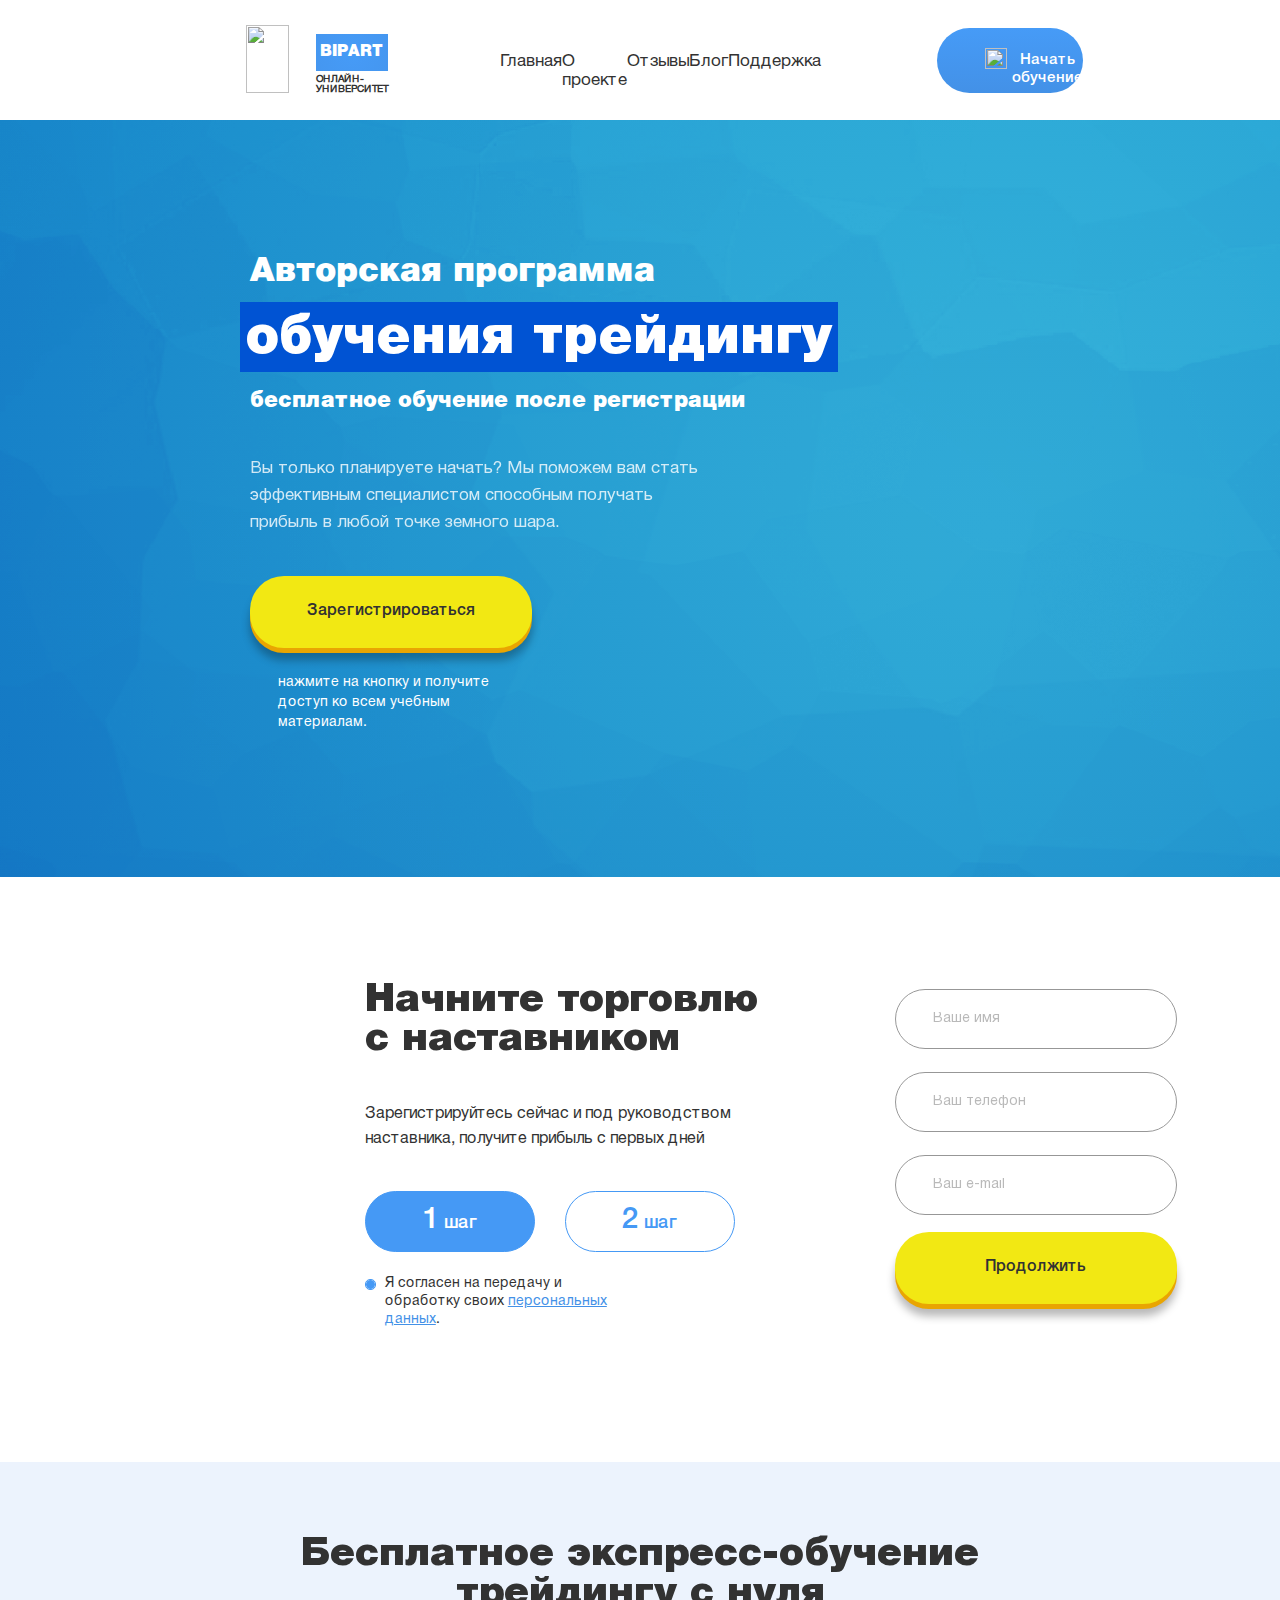
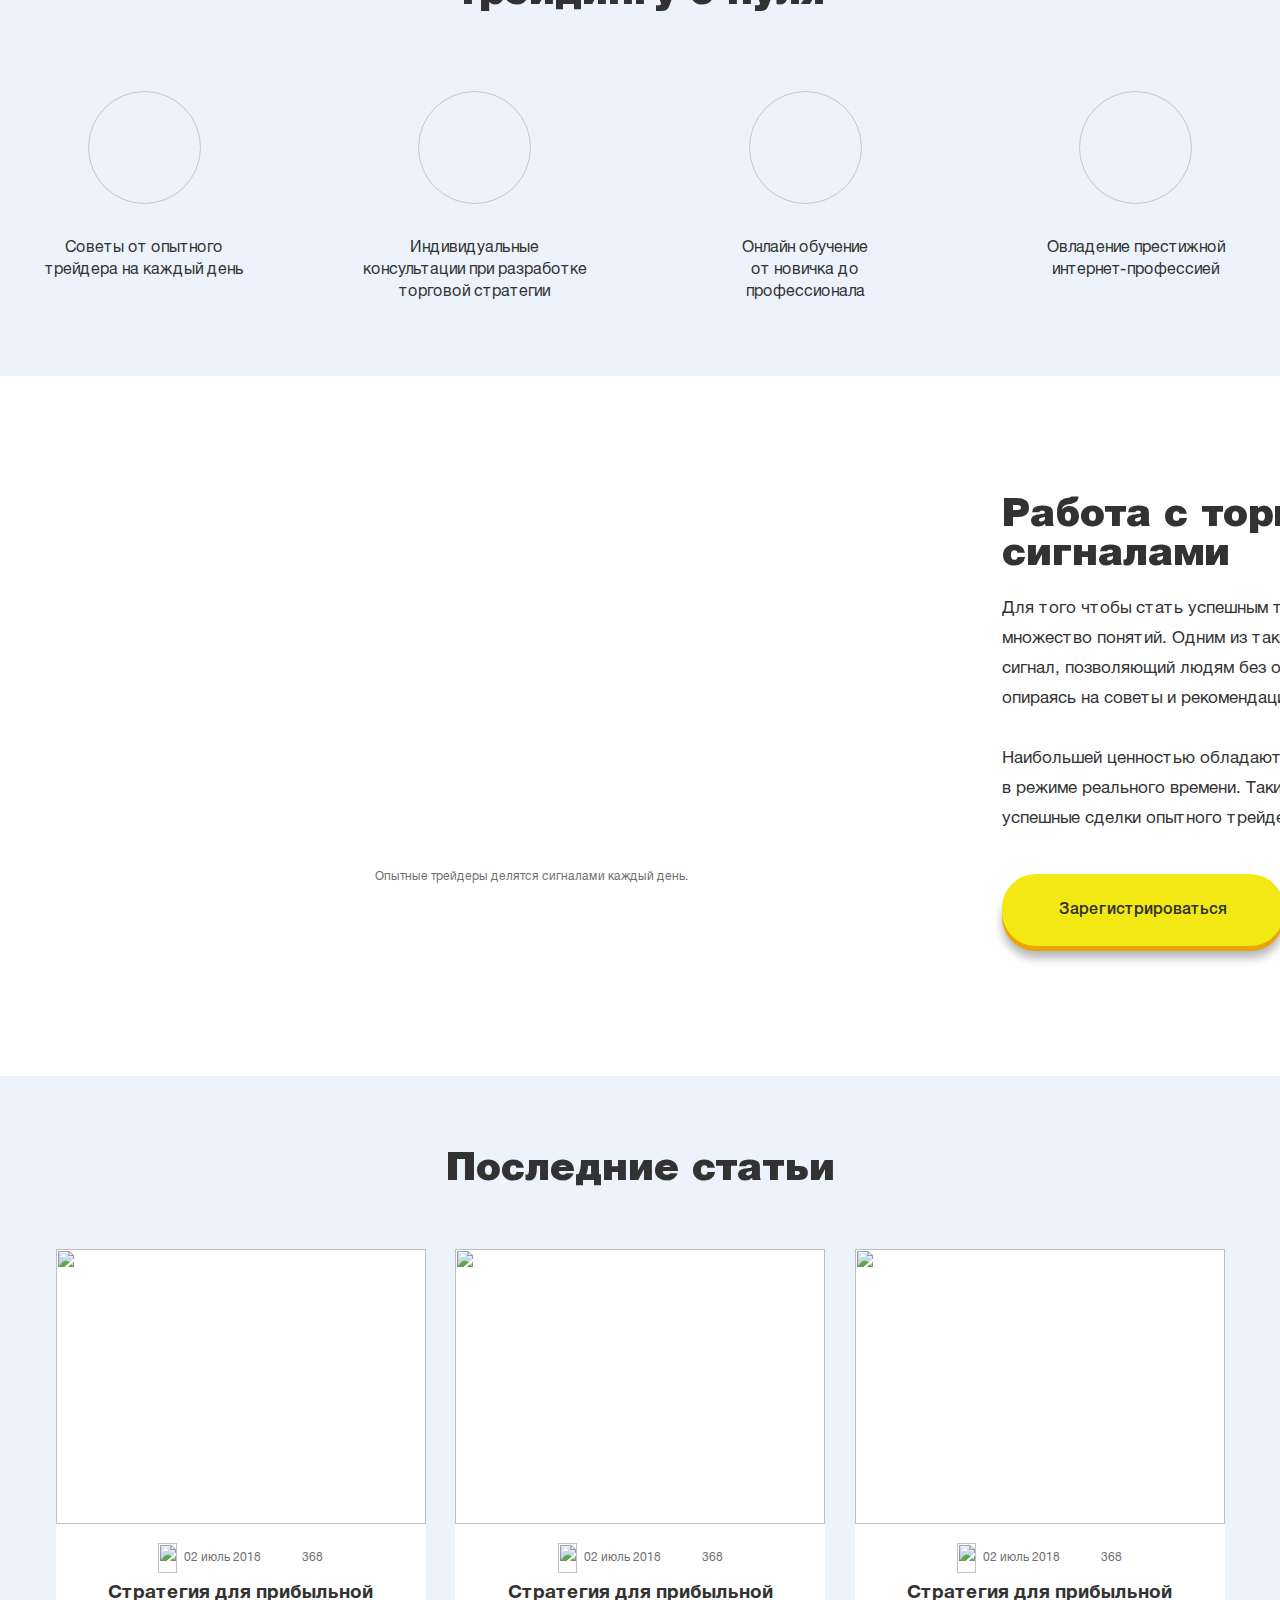
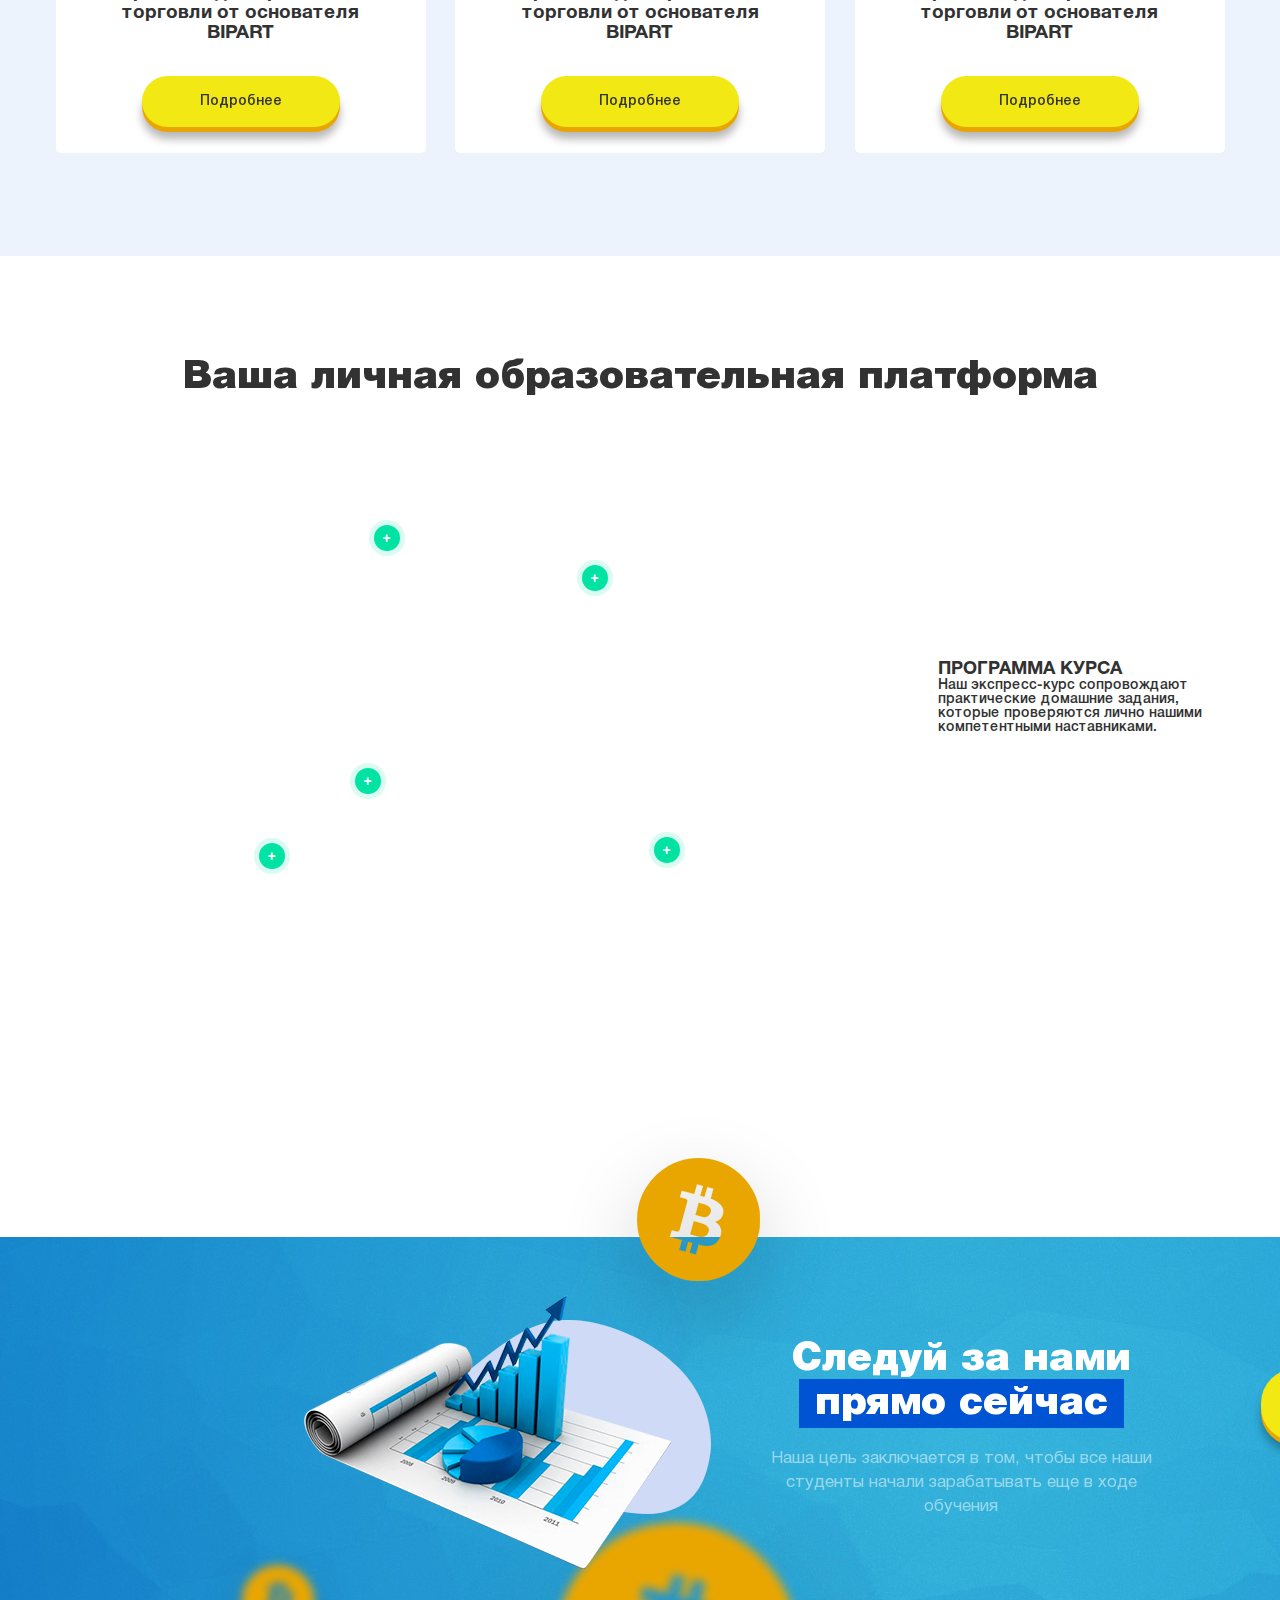
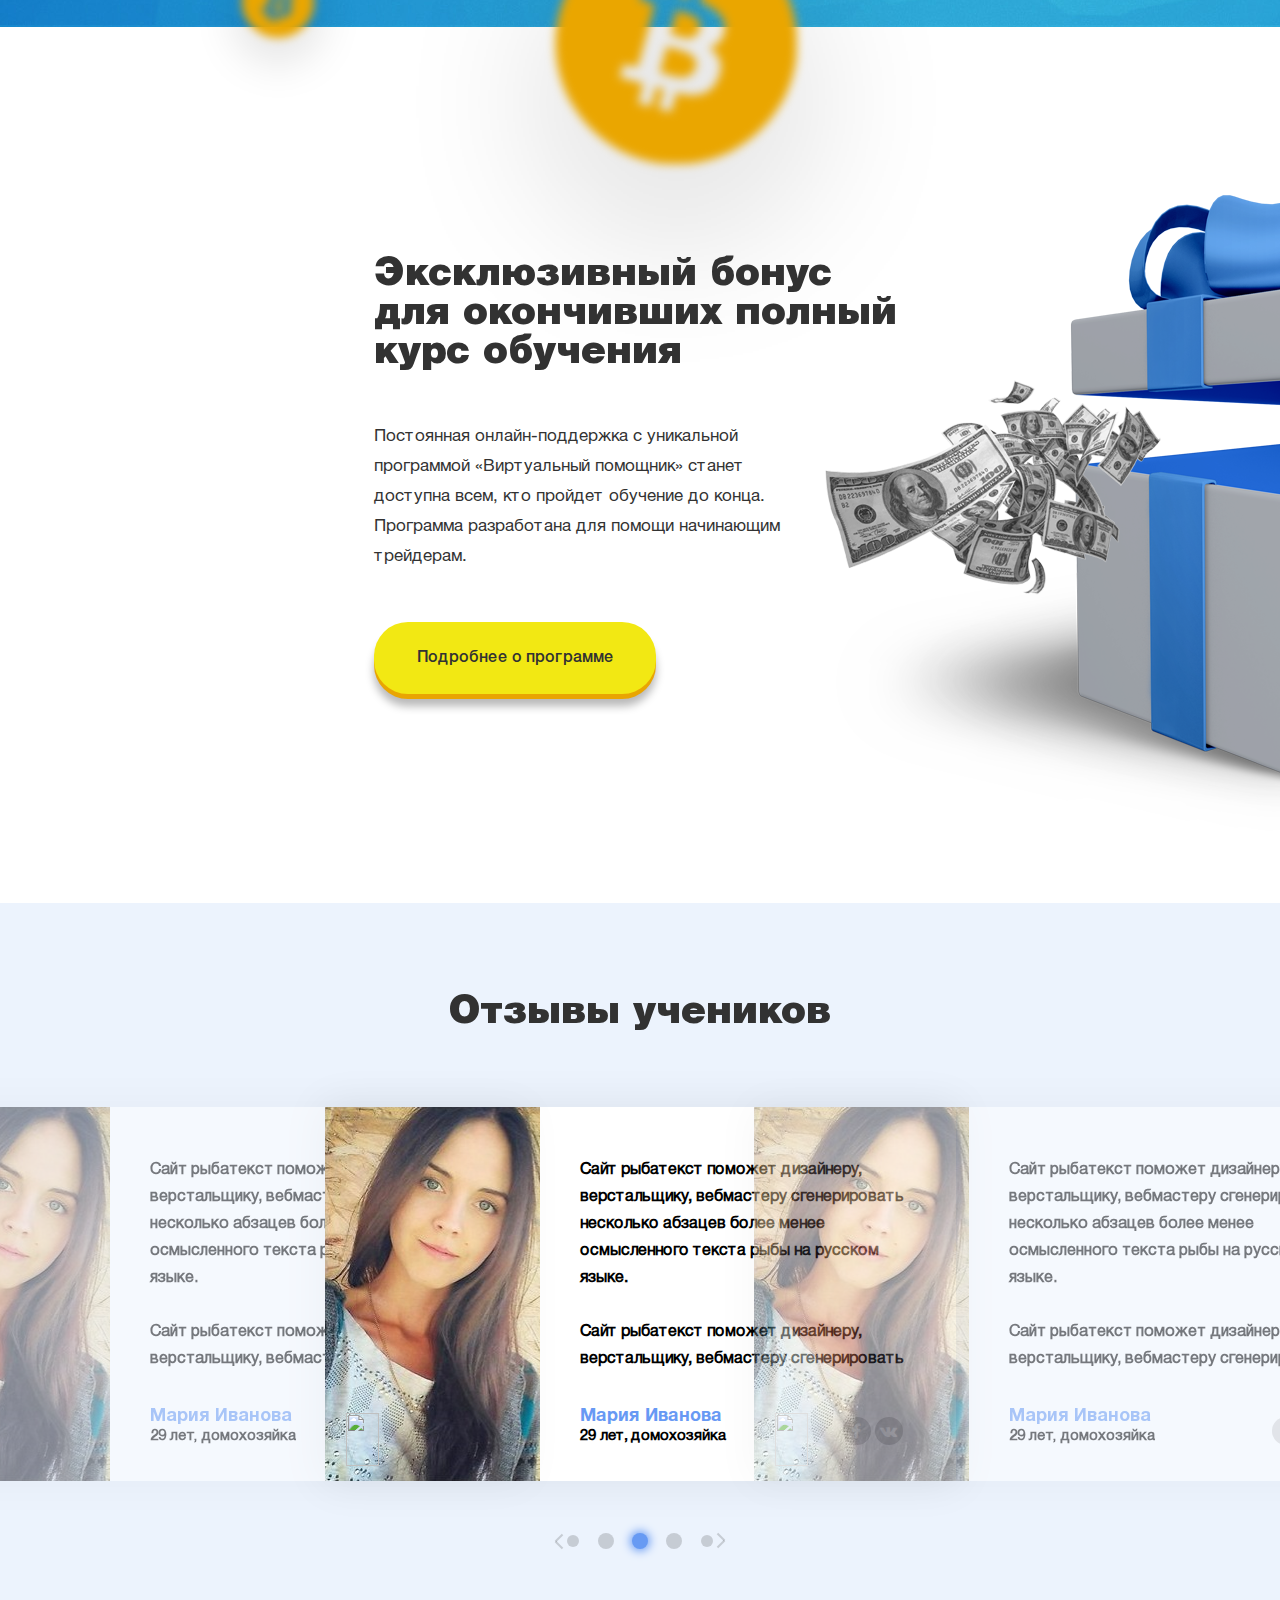
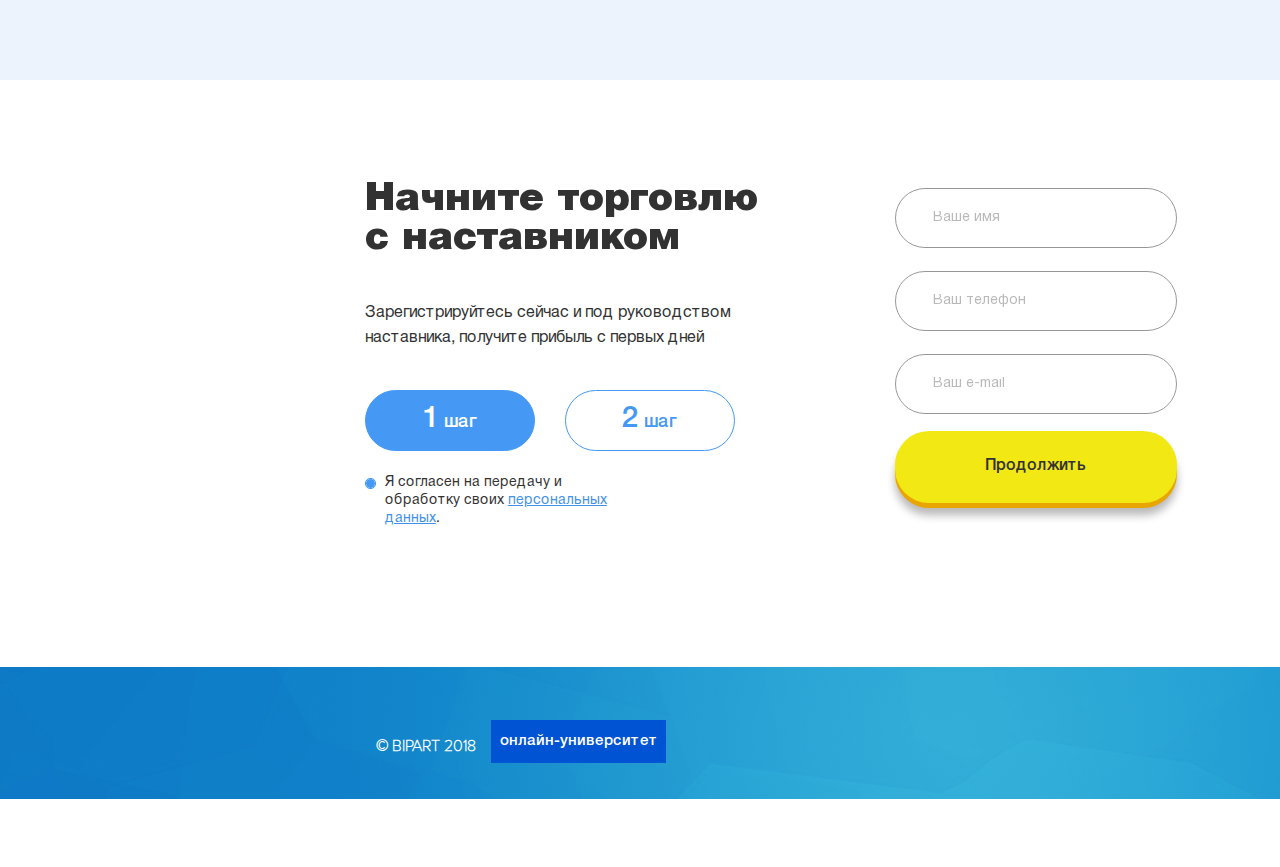
==== bipart/index.html @ 7f6c0b70 "Add files via upload" ====
<!DOCTYPE html>
<html lang="ru">

<head>
    <meta charset="UTF-8">
    <meta name="viewport" content="width=device-width, initial-scale=1.0">
    <meta http-equiv="X-UA-Compatible" content="ie=edge">
    <!--<link rel="stylesheet" href="https://stackpath.bootstrapcdn.com/bootstrap/4.1.3/css/bootstrap.min.css" integrity="sha384-MCw98/SFnGE8fJT3GXwEOngsV7Zt27NXFoaoApmYm81iuXoPkFOJwJ8ERdknLPMO"
        crossorigin="anonymous">-->
    <link rel="stylesheet" href="style.css">
    <link rel="stylesheet" href="font-awesome/css/font-awesome.min.css">
    <title>Главная</title>
</head>

<body>
    <header>
        <div class="logo">
            <img src="images/logo.png" alt="">
            <div class="name">
                <h1>bipart</h1>
                <h3>онлайн-университет</h3>
            </div>
        </div>
        <nav>
            <ul>
                <li><a href="#">Главная</a></li>
                <li><a href="#">О проекте</a></li>
                <li><a href="#">Отзывы</a></li>
                <li><a href="#">Блог</a></li>
                <li><a href="#">Поддержка</a></li>
            </ul>
        </nav>
        <a href="#" class="start_edu">
            <img src="images/arrow_right.png" alt="">
            <h3>Начать обучение</h3>
        </a>
    </header>
    <div class="main">
        <section class="start">
            <div class="content">
                <article>
                    <h3>Авторская программа</h3>
                    <h2>обучения трейдингу</h2>
                    <h4>бесплатное обучение после регистрации</h4>
                    <p class="quick_start">Вы только планируете начать? Мы поможем вам стать эффективным специалистом
                        способным получать<br>
                        прибыль в
                        любой точке земного шара.</p>
                    <a class="registration" href="#">
                        <h4>Зарегистрироваться</h4>
                    </a>
                    <div class="access">
                        <img src="images/unlock.png" alt="">
                        <p>нажмите на кнопку и получите
                            доступ ко всем учебным материалам.</p>
                    </div>
                </article>
                <div class="preview">
                    <img src="images/img-crypto-exchange-platform.png" alt="" class="forward">
                    <img src="images/blot.png" alt="" class="back">
                </div>
            </div>
        </section>
        <section class="quick_reg-top">
            <div class="steps">
                <h2>Начните торговлю
                    с наставником</h2>
                <p>Зарегистрируйтесь сейчас и под руководством наставника, получите прибыль с первых дней</p>
                <div class="current step"><span>1</span> шаг</div>
                <div class="margin"></div>
                <div class="step"><span>2</span> шаг</div>
                <div class="process_data">
                    <div class="radiobutton">
                        <div class="check"></div>
                    </div>
                    <p>Я согласен на передачу и обработку
                        своих <a href="#">персональных данных</a>.</p>
                </div>
            </div>
            <form action=""><input type="text" name="" id="" placeholder="Ваше имя">
                <input type="text" name="" id="" placeholder="Ваш телефон">
                <input type="email" name="" id="" placeholder="Ваш e-mail">
                <input type="submit" value="Продолжить"></form>
        </section>
        <section class="free_express">
            <h2>Бесплатное экспресс-обучение
                трейдингу с нуля</h2>
            <ul>
                <li>
                    <div class="item">
                        <div class="align"><img src="images/004-customer-service.png" alt=""></div>
                    </div>
                    <p>Советы от опытного <br>
                        трейдера на каждый день</p>
                </li>
                <li>
                    <div class="item">
                        <div class="align"><img src="images/003-meeting.png" alt=""></div>
                    </div>
                    <p>Индивидуальные <br>
                        консультации при разработке <br>
                        торговой стратегии</p>
                </li>
                <li>
                    <div class="item">
                        <div class="align"><img src="images/002-graph.png" alt=""></div>
                    </div>
                    <p>Онлайн обучение<br>
                        от новичка до профессионала</p>
                </li>
                <li>
                    <div class="item">
                        <div class="align"><img src="images/001-case.png" alt=""></div>
                    </div>
                    <p>Овладение престижной <br>
                        интернет-профессией</p>
                </li>
            </ul>
        </section>
        <section class="signals">
            <div class="work">
                <div class="share_results"><img src="images/results.png" alt="">
                    <p>Опытные трейдеры делятся сигналами каждый день.</p>
                </div>
                <div class="get_access">
                    <h2>Работа с торговыми
                        сигналами</h2>
                    <p>Для того чтобы стать успешным трейдером необходимо освоить множество понятий. Одним из таких
                        понятий
                        является торговый сигнал, позволяющий людям без опыта успешно вести торговлю опираясь на советы
                        и
                        рекомендации опытных трейдеров.
                        <br><br>
                        Наибольшей ценностью обладают торговые сигналы, полученные в режиме реального времени. Такими
                        сигналами являются успешные сделки опытного трейдера.</p>
                    <a class="registration" href="#">
                        <h4>Зарегистрироваться</h4>
                    </a>
                    <a class="access_link" href="#">Получить доступ к сигналам</a>
                </div>
            </div>
        </section>
        <section class="last_articles">
            <h2>Последние статьи</h2>
            <div class="articles">
                <div class="articles_item">
                    <img class="article_preview" src="images/first.jpg" alt="">
                    <div class="article_info">
                        <img class="clock" src="images/clock.png" alt="">
                        <span>02 июль 2018</span>
                        <img class="eye" src="images/eye.png" alt="">
                        <span>368</span>
                    </div>
                    <h3>Стратегия для прибыльной
                        торговли от основателя BIPART</h3>
                    <a class="detail" href="#">
                        <h5>Подробнее</h5>
                    </a>
                </div>
                <div class="articles_item">
                    <img class="article_preview" src="images/second.jpg" alt="">
                    <div class="article_info">
                        <img class="clock" src="images/clock.png" alt="">
                        <span>02 июль 2018</span>
                        <img class="eye" src="images/eye.png" alt="">
                        <span>368</span>
                    </div>
                    <h3>Стратегия для прибыльной
                        торговли от основателя BIPART</h3>
                    <a class="detail" href="#">
                        <h5>Подробнее</h5>
                    </a>
                </div>
                <div class="articles_item">
                    <img class="article_preview" src="images/third.jpg" alt="">
                    <div class="article_info">
                        <img class="clock" src="images/clock.png" alt="">
                        <span>02 июль 2018</span>
                        <img class="eye" src="images/eye.png" alt="">
                        <span>368</span>
                    </div>
                    <h3>Стратегия для прибыльной
                        торговли от основателя BIPART</h3>
                    <a class="detail" href="#">
                        <h5>Подробнее</h5>
                    </a>
                </div>
            </div>
        </section>
        <section class="course">
            <h2>Ваша личная образовательная платформа</h2>
            <div class="course_container">
                <div class="screen">
                    <div class="buttons">
                        <button class="plus homework">+</button>
                        <button class="plus chat">+</button>
                        <button class="plus program">+</button>
                        <button class="plus sertificate">+</button>
                        <button class="plus express">+</button>
                    </div>
                </div>
                <div class="description">
                    <h4>Программа курса</h4>
                    <p>
                        Наш экспресс-курс сопровождают практические домашние задания, которые проверяются лично нашими
                        компетентными наставниками.</p>
                </div>
            </div>
        </section>
        <section class="follow_us">
            <img src="images/bitOK.png" alt="" class="coin1">
            <img src="images/bitOK.png" alt="" class="coin2">
            <img src="images/bitOK.png" alt="" class="coin3">
            <div class="main_field">
                <div class="plan">
                    <img src="images/slidepic1.png" alt="" class="range">
                    <img src="images/blot (2).png" alt="" class="blot"></div>
                <div class="right_now">
                    <h2>Следуй за нами</h2>
                    <h2 class="blue_back">прямо сейчас</h2>
                    <p>Наша цель заключается в том, чтобы все наши студенты начали зарабатывать еще в ходе обучения</p>
                </div>
                <div class="sign_up">
                    <a class="registration" href="#">
                        <h4>Зарегистрироваться</h4>
                    </a>
                    <a class="sign_in">Войти в личный кабинет</a>
                </div>
            </div>
        </section>
        <section class="bonus">
            <div class="bonus_text">
                <h2>Эксклюзивный бонус
                    для окончивших полный
                    курс обучения</h2>
                <p>Постоянная онлайн-поддержка с уникальной программой «Виртуальный помощник» станет доступна всем, кто
                    пройдет обучение до конца. Программа разработана для помощи начинающим трейдерам.</p>
                <button>Подробнее о программе</button>
            </div>
            <img src="images/bonus.png" alt="">
        </section>
        <section class="review">
            <h2>Отзывы учеников</h2>
            <div class="slider">
                <div class="left_item block">
                    <div class="photo"><img src="images/logo.png" alt=""></div>
                    <article>
                        <p>Сайт рыбатекст поможет дизайнеру, верстальщику, вебмастеру сгенерировать несколько абзацев
                            более менее осмысленного текста рыбы на русском языке.<br>
                            <br>
                            Сайт рыбатекст поможет дизайнеру, верстальщику, вебмастеру сгенерировать</p>
                        <div class="row">
                            <div>
                                <h6 class="name">Мария Иванова</h6>
                                <h6 class="info">29 лет, домохозяйка</h6>
                            </div>
                            <a href="https://www.facebook.com" class="soc first"><i class="fa fa-facebook" aria-hidden="true"></i></a>
                            <a href="https://vk.com/feed" class="soc elem"><i class="fa fa-vk" aria-hidden="true"></i></a>
                        </div>
                    </article>
                </div>
                <div class="center_item block">
                    <div class="photo"><img src="images/logo.png" alt=""></div>
                    <article>
                        <p>Сайт рыбатекст поможет дизайнеру, верстальщику, вебмастеру сгенерировать несколько абзацев
                            более менее осмысленного текста рыбы на русском языке.<br>
                            <br>
                            Сайт рыбатекст поможет дизайнеру, верстальщику, вебмастеру сгенерировать</p>
                        <div class="row">
                            <div>
                                <h6 class="name">Мария Иванова</h6>
                                <h6 class="info">29 лет, домохозяйка</h6>
                            </div>
                            <a href="https://www.facebook.com" class="soc first"><i class="fa fa-facebook" aria-hidden="true"></i></a>
                            <a href="https://vk.com/feed" class="soc elem"><i class="fa fa-vk" aria-hidden="true"></i></a>
                        </div>
                    </article>
                </div>
                <div class="right_item block">
                    <div class="photo"><img src="images/logo.png" alt=""></div>
                    <article>
                        <p>Сайт рыбатекст поможет дизайнеру, верстальщику, вебмастеру сгенерировать несколько абзацев
                            более менее осмысленного текста рыбы на русском языке.<br>
                            <br>
                            Сайт рыбатекст поможет дизайнеру, верстальщику, вебмастеру сгенерировать</p>
                        <div class="row">
                            <div>
                                <h6 class="name">Мария Иванова</h6>
                                <h6 class="info">29 лет, домохозяйка</h6>
                            </div>
                            <a href="https://www.facebook.com" class="soc first"><i class="fa fa-facebook" aria-hidden="true"></i></a>
                            <a href="https://vk.com/feed" class="soc elem"><i class="fa fa-vk" aria-hidden="true"></i></a>
                        </div>
                    </article>
                </div>
            </div>
            <div class="pick">
                <div class="arrow left">
                    <div class="top"></div>
                    <div class="bottom"></div>
                </div>
                <button type="button" class="round_small"></button>
                <button type="button" class="round_medium round_medium-first"></button>
                <button type="button" class="round_medium active"></button>
                <button type="button" class="round_medium round_medium-last"></button>
                <button type="button" class="round_small"></button>
                <div class="arrow right">
                    <div class="top"></div>
                    <div class="bottom"></div>
                </div>
            </div>
        </section>
        <section class="quick_reg-bottom">
            <div class="steps">
                <h2>Начните торговлю
                    с наставником</h2>
                <p>Зарегистрируйтесь сейчас и под руководством наставника, получите прибыль с первых дней</p>
                <div class="current step"><span>1</span> шаг</div>
                <div class="margin"></div>
                <div class="step"><span>2</span> шаг</div>
                <div class="process_data">
                    <div class="radiobutton">
                        <div class="check"></div>
                    </div>
                    <p>Я согласен на передачу и обработку
                        своих <a href="#">персональных данных</a>.</p>
                </div>
            </div>
            <form action=""><input type="text" name="" id="" placeholder="Ваше имя">
                <input type="text" name="" id="" placeholder="Ваш телефон">
                <input type="email" name="" id="" placeholder="Ваш e-mail">
                <input type="submit" value="Продолжить"></form>
        </section>
    </div>
    <footer>
        <h5 class="copy">&copy BIPART 2018</h5>
        <h5 class="explanation">онлайн-университет</h5>
        <ul>
            <li><a href="#">Главная</a></li>
            <li><a href="#">О проекте</a></li>
            <li><a href="#">Отзывы</a></li>
            <li><a href="#">Блог</a></li>
            <li><a href="#">Поддержка</a></li>
        </ul>
        <h6 class="dev">Сайт разработал: <span>Давыдов А.Н.</span></h6>
    </footer>
</body>

</html>
---- bipart/style.css ----
@font-face {
  font-family: "HelveticaNeueCyrBlack";
  src: url("fonts/HelveticaNeueCyr/HelveticaNeueCyr-Black.eot");
  src: url("fonts/HelveticaNeueCyr/HelveticaNeueCyr-Black.eot") format("embedded-opentype"), url("fonts/HelveticaNeueCyr/HelveticaNeueCyr-Black.woff") format("woff"), url("fonts/HelveticaNeueCyr/HelveticaNeueCyr-Black.ttf") format("truetype");
  font-style: normal;
  font-weight: normal;
}
@font-face {
  font-family: "HelveticaNeueCyrRoman";
  src: url("fonts/HelveticaNeueCyr/HelveticaNeueCyr-Roman.eot");
  src: url("fonts/HelveticaNeueCyr//HelveticaNeueCyr-Roman.eot") format("embedded-opentype"), url("fonts/HelveticaNeueCyr/HelveticaNeueCyr-Roman.woff") format("woff"), url("fonts/HelveticaNeueCyr/HelveticaNeueCyr-Roman.ttf") format("truetype");
  font-style: normal;
  font-weight: normal;
}
@font-face {
  font-family: "HelveticaNeueCyrMedium";
  src: url("fonts/HelveticaNeueCyr/HelveticaNeueCyr-Medium.eot");
  src: url("fonts/HelveticaNeueCyr/HelveticaNeueCyr-Medium.eot") format("embedded-opentype"), url("fonts/HelveticaNeueCyr/HelveticaNeueCyr-Medium.woff") format("woff"), url("fonts/HelveticaNeueCyr/HelveticaNeueCyr-Medium.ttf") format("truetype");
  font-style: normal;
  font-weight: normal;
}
@font-face {
  font-family: "HelveticaNeueCyrBold";
  src: url("fonts/HelveticaNeueCyr/HelveticaNeueCyr-Bold.eot");
  src: url("fonts/HelveticaNeueCyr/HelveticaNeueCyr-Bold.eot") format("embedded-opentype"), url("fonts/HelveticaNeueCyr/HelveticaNeueCyr-Bold.woff") format("woff"), url("fonts/HelveticaNeueCyr/HelveticaNeueCyr-Bold.ttf") format("truetype");
  font-style: normal;
  font-weight: normal;
}
@font-face {
  font-family: "ProximaNova";
  src: url("fonts/ProximaNova/ProximaNovaT-Thin.eot");
  src: url("fonts/ProximaNova/ProximaNovaT-Thin.eot") format("embedded-opentype"), url("fonts/ProximaNova/ProximaNovaT-Thin.woff") format("woff"), url("fonts/ProximaNova/ProximaNovaT-Thin.ttf") format("truetype");
  font-style: normal;
  font-weight: normal;
}
* {
  margin: 0;
  padding: 0;
  box-sizing: border-box;
  text-decoration: none;
  list-style: none;
  outline: none;
}
body {
  width: 100%;
  overflow-x: hidden;
}
header,
footer,
section {
  display: block;
}
header {
  display: flex;
  padding-bottom: 25px;
  box-sizing: content-box;
  width: 61.5%;
  margin: 0 auto;
}
header .logo {
  display: flex;
  margin-top: 25px;
}
header .logo img {
  width: 43px;
  height: 68px;
}
header .logo .name {
  margin-top: 9px;
  margin-left: 27px;
  text-transform: uppercase;
}
header .logo .name h1 {
  background: radial-gradient(circle 90px at 50%, #469bf7 0%, #4391e7 100%);
  width: 118px;
  height: 37px;
  display: table-cell;
  vertical-align: middle;
  font-family: "HelveticaNeueCyrBlack";
  color: #ffffff;
  font-size: 16px;
  /* Приближение из-за подстановки шрифтов */
  font-weight: 900;
  line-height: 19px;
  /* Приближение из-за подстановки шрифтов */
  text-align: center;
}
header .logo .name h3 {
  margin-top: 4px;
  font-family: "HelveticaNeueCyrRoman";
  color: #323232;
  font-size: 10px;
  text-align: left;
}
header nav {
  width: 507px;
  margin-top: 52px;
  margin-left: 112px;
  margin-right: 116px;
}
header nav ul {
  display: flex;
  justify-content: space-between;
}
header nav ul li a {
  font-family: "HelveticaNeueCyrRoman";
  color: #323232;
  font-size: 17px;
  /* Приближение из-за подстановки шрифтов */
  line-height: 18px;
  /* Приближение из-за подстановки шрифтов */
}
header nav ul li a:hover {
  color: #4599f5;
  transition: 1s;
}
header .start_edu {
  margin-top: 28px;
  display: flex;
  background: linear-gradient(0deg, #4391e7 0%, #469bf7 100%);
  width: 243px;
  height: 65px;
  border-radius: 35px;
  padding-left: 48px;
  padding-top: 20px;
  padding-bottom: 20px;
}
header .start_edu img {
  width: 22px;
  height: 21px;
  margin-right: 5px;
}
header .start_edu h3 {
  font-family: "HelveticaNeueCyrMedium";
  color: #ffffff;
  font-size: 15px;
  /* Приближение из-за подстановки шрифтов */
  font-weight: 500;
  line-height: 18px;
  padding-top: 3px;
  /* Приближение из-за подстановки шрифтов */
  text-align: center;
}
.main {
  width: 100%;
}
.main .start {
  width: 100%;
  background-image: url(images/sinii-fon.png);
  padding-top: 107px;
  padding-bottom: 144px;
}
.main .start .content {
  width: 61%;
  margin: 0 auto;
  display: flex;
}
.main .start .content article {
  margin-top: 15px;
}
.main .start .content article h3 {
  font-family: HelveticaNeueCyrBlack;
  color: #ffffff;
  font-size: 34px;
  line-height: 60px;
  font-weight: 900;
  text-align: left;
}
.main .start .content article h2 {
  font-family: HelveticaNeueCyrBlack;
  color: #ffffff;
  font-size: 54px;
  font-weight: 900;
  line-height: 72px;
  text-align: center;
  background-color: #0053d3;
  width: 598px;
  height: 70px;
  margin-left: -10px;
}
.main .start .content article h4 {
  font-family: HelveticaNeueCyrBlack;
  color: #ffffff;
  font-size: 22px;
  font-weight: 900;
  line-height: 58px;
  text-align: left;
}
.main .start .content article .quick_start {
  font-family: HelveticaNeueCyrRoman;
  color: #ffffff;
  font-size: 17px;
  line-height: 27px;
  text-align: left;
  width: 453px;
  opacity: 0.8;
  margin-bottom: 40px;
  margin-top: 25px;
}
.main .start .content article .registration {
  display: table-cell;
  border-radius: 34px;
  background-color: #f2e813;
  box-shadow: 0px 5px 0px 0px #e9a502, 0px 12px 8.73px 0.27px rgba(0, 0, 0, 0.28);
  width: 282px;
  height: 72px;
  vertical-align: middle;
  transition: all 1s ease;
}
.main .start .content article .registration h4 {
  font-family: HelveticaNeueCyrMedium;
  color: #323232;
  font-size: 16px;
  /* Приближение из-за подстановки шрифтов */
  font-weight: 500;
  line-height: 29.26px;
  /* Приближение из-за подстановки шрифтов */
  text-align: center;
}
.main .start .content article .registration:hover {
  box-shadow: none;
}
.main .start .content article .access {
  display: flex;
}
.main .start .content article .access img {
  margin-top: 29px;
  margin-right: 15px;
  width: 13px;
  height: 16px;
}
.main .start .content article .access p {
  margin-top: 25px;
  display: inline-block;
  font-family: HelveticaNeueCyrRoman;
  color: #ffffff;
  font-size: 14px;
  /* Приближение из-за подстановки шрифтов */
  line-height: 20px;
  /* Приближение из-за подстановки шрифтов */
  text-align: left;
  width: 256px;
  opacity: 1;
}
.main .start .content .preview {
  position: relative;
  margin-left: 74px;
}
.main .start .content .preview .forward {
  position: absolute;
  left: -79px;
  top: 34px;
}
.main .quick_reg-top {
  display: flex;
  margin: 112px auto 94px auto;
  width: 43%;
}
.main .quick_reg-top .steps {
  margin-right: 134px;
  margin-top: -8px;
}
.main .quick_reg-top .steps h2 {
  font-family: HelveticaNeueCyrBlack;
  color: #323232;
  font-size: 39.96px;
  /* Приближение из-за подстановки шрифтов */
  font-weight: 900;
  /* Приближение из-за подстановки шрифтов */
  text-align: left;
  transform: scaleY(1.0009);
  width: 396px;
  margin-bottom: 43px;
}
.main .quick_reg-top .steps p {
  font-family: HelveticaNeueCyrRoman;
  color: #323232;
  font-size: 16px;
  /* Приближение из-за подстановки шрифтов */
  line-height: 25px;
  /* Приближение из-за подстановки шрифтов */
  text-align: left;
  width: 379px;
  margin-bottom: 39px;
}
.main .quick_reg-top .steps .step {
  display: table-cell;
  border-width: 1px;
  border-color: #4599f5;
  border-style: solid;
  width: 170px;
  height: 61px;
  font-family: HelveticaNeueCyrMedium;
  color: #4599f5;
  font-size: 18px;
  /* Приближение из-за подстановки шрифтов */
  font-weight: 500;
  line-height: 25px;
  /* Приближение из-за подстановки шрифтов */
  text-align: left;
  text-align: center;
  vertical-align: middle;
  border-radius: 35px;
  margin-right: 30px;
}
.main .quick_reg-top .steps .step span {
  font-family: HelveticaNeueCyrMedium;
  color: #4599f5;
  font-size: 30px;
  /* Приближение из-за подстановки шрифтов */
  font-weight: 500;
  line-height: 25px;
  /* Приближение из-за подстановки шрифтов */
  text-align: left;
}
.main .quick_reg-top .steps .margin {
  display: table-cell;
  width: 30px;
  height: 61px;
}
.main .quick_reg-top .steps .current {
  background-color: #4599f5;
  color: #ffffff;
}
.main .quick_reg-top .steps .current span {
  color: #ffffff;
}
.main .quick_reg-top .steps .process_data {
  display: flex;
}
.main .quick_reg-top .steps .process_data .radiobutton {
  border-radius: 5px;
  border-width: 1px;
  border-color: #4599f5;
  border-style: solid;
  width: 11px;
  height: 11px;
  margin-top: 27px;
}
.main .quick_reg-top .steps .process_data .radiobutton .check {
  border-radius: 50%;
  background-color: #4599f5;
  width: 9px;
  height: 9px;
}
.main .quick_reg-top .steps .process_data p {
  font-family: HelveticaNeueCyrRoman;
  color: #323232;
  font-size: 14px;
  /* Приближение из-за подстановки шрифтов */
  line-height: 18px;
  /* Приближение из-за подстановки шрифтов */
  text-align: left;
  width: 241px;
  margin-top: 23px;
  margin-left: 9px;
}
.main .quick_reg-top .steps .process_data p a {
  text-decoration: underline;
  color: #4391e7;
}
.main .quick_reg-top form {
  width: 282px;
}
.main .quick_reg-top form input[type="text"],
.main .quick_reg-top form input[type="email"] {
  font-family: HelveticaNeueCyrRoman;
  font-size: 14px;
  padding-left: 37px;
  border-width: 1px;
  border-color: #323232;
  border-style: solid;
  opacity: 0.5;
  width: 282px;
  height: 60px;
  border-radius: 35px;
}
.main .quick_reg-top form input[type="text"] {
  margin-bottom: 23px;
}
.main .quick_reg-top form input[type="email"] {
  margin-bottom: 17px;
}
.main .quick_reg-top form input[type="submit"] {
  border-radius: 34px;
  background-color: #f2e813;
  box-shadow: 0px 5px 0px 0px #e9a502, 0px 12px 8.73px 0.27px rgba(0, 0, 0, 0.28);
  width: 282px;
  height: 72px;
  border: none;
  font-family: HelveticaNeueCyrMedium;
  color: #323232;
  font-size: 16px;
  /* Приближение из-за подстановки шрифтов */
  font-weight: 500;
  line-height: 29.26px;
  /* Приближение из-за подстановки шрифтов */
  text-align: center;
  transition: all 1s ease;
}
.main .quick_reg-top form input[type="submit"]:hover {
  box-shadow: none;
}
.main .free_express {
  background-color: #ecf3fd;
  padding-top: 73px;
  padding-bottom: 73px;
}
.main .free_express h2 {
  font-family: HelveticaNeueCyrBlack;
  color: #323232;
  font-size: 39.96px;
  /* Приближение из-за подстановки шрифтов */
  font-weight: 900;
  /* Приближение из-за подстановки шрифтов */
  text-align: center;
  transform: scaleY(1.0009);
  /* свойства ширины и высоты были исключены, поскольку было выполнено трансформирование */
  width: 688px;
  margin: 0 auto;
}
.main .free_express ul {
  width: 1222px;
  margin: 0 auto;
  display: flex;
  justify-content: space-between;
  margin-top: 78px;
}
.main .free_express ul li .item {
  border-radius: 50%;
  border-width: 1px;
  border-color: #c2c8d0;
  border-style: solid;
  width: 113px;
  height: 113px;
  margin: 0 auto;
}
.main .free_express ul li .item .align {
  width: 113px;
  height: 113px;
  display: table-cell;
  vertical-align: middle;
  text-align: center;
}
.main .free_express ul li p {
  font-family: HelveticaNeueCyrRoman;
  color: #323232;
  font-size: 16px;
  /* Приближение из-за подстановки шрифтов */
  line-height: 22px;
  /* Приближение из-за подстановки шрифтов */
  text-align: center;
  width: 230px;
  margin-top: 33px;
}
.main .signals .work {
  padding-bottom: 130px;
  padding-top: 120px;
}
.main .signals .work .share_results {
  position: relative;
}
.main .signals .work .share_results img {
  display: block;
  position: absolute;
  z-index: -1;
  left: -55px;
  top: -75px;
}
.main .signals .work .share_results p {
  display: inline-block;
  position: absolute;
  font-family: HelveticaNeueCyrRoman;
  color: #6f6f6f;
  font-size: 12px;
  text-align: left;
  left: 375px;
  top: 375px;
}
.main .signals .work .get_access {
  width: 541px;
  margin-left: 1002px;
}
.main .signals .work .get_access h2 {
  font-family: HelveticaNeueCyrBlack;
  color: #323232;
  font-size: 39.96px;
  font-weight: 900;
  text-align: left;
  transform: scaleY(1.0009);
  width: 436px;
}
.main .signals .work .get_access p {
  font-family: HelveticaNeueCyrRoman;
  color: #323232;
  font-size: 17px;
  line-height: 30px;
  text-align: left;
  width: 541px;
  margin-bottom: 40px;
  margin-top: 20px;
}
.main .signals .work .registration {
  display: inline-block;
  border-radius: 34px;
  background-color: #f2e813;
  box-shadow: 0px 5px 0px 0px #e9a502, 0px 12px 8.73px 0.27px rgba(0, 0, 0, 0.28);
  width: 282px;
  height: 72px;
  transition: all 1s ease;
}
.main .signals .work .registration h4 {
  font-family: HelveticaNeueCyrMedium;
  color: #323232;
  font-size: 16px;
  font-weight: 500;
  line-height: 72px;
  text-align: center;
}
.main .signals .work .registration:hover {
  box-shadow: none;
}
.main .signals .work .access_link {
  font-family: HelveticaNeueCyrRoman;
  color: #323232;
  font-size: 14px;
  line-height: 29.26px;
  text-align: left;
  border-bottom: 1px solid rgba(88, 89, 91, 0.22);
  margin-left: 50px;
}
.main .last_articles {
  background-color: #ecf3fd;
  padding-bottom: 103px;
  padding-top: 74px;
}
.main .last_articles h2 {
  font-family: HelveticaNeueCyrBlack;
  color: #323232;
  font-size: 39.96px;
  /* Приближение из-за подстановки шрифтов */
  font-weight: 900;
  /* Приближение из-за подстановки шрифтов */
  text-align: center;
  transform: scaleY(1.0009);
  /* свойства ширины и высоты были исключены, поскольку было выполнено трансформирование */
}
.main .last_articles .articles {
  display: flex;
  width: 1169px;
  justify-content: space-between;
  margin: 60px auto 0 auto;
}
.main .last_articles .articles .articles_item {
  background-color: #ffffff;
  padding-bottom: 44px;
  width: 370px;
  height: 504px;
  border-radius: 5px;
}
.main .last_articles .articles .articles_item .article_preview {
  width: 370px;
  height: 275px;
}
.main .last_articles .articles .articles_item .article_info {
  margin-top: 15px;
  margin-bottom: 10px;
  display: flex;
  justify-content: center;
}
.main .last_articles .articles .articles_item .article_info .clock {
  width: 19px;
  height: 30px;
}
.main .last_articles .articles .articles_item .article_info .eye {
  width: 20px;
  height: 13px;
  margin-top: 9px;
  margin-left: 14px;
}
.main .last_articles .articles .articles_item .article_info span {
  font-family: HelveticaNeueCyrRoman;
  color: #6f6f6f;
  font-size: 12px;
  text-align: left;
  display: block;
  margin-top: 9px;
  margin-left: 7px;
}
.main .last_articles .articles .articles_item h3 {
  width: 305px;
  margin: 0 auto;
  margin-bottom: 33px;
  font-family: HelveticaNeueCyrBold;
  color: #323232;
  font-size: 19px;
  /* Приближение из-за подстановки шрифтов */
  font-weight: 700;
  text-align: center;
}
.main .last_articles .articles .articles_item a {
  display: block;
  margin: 0 auto;
  border-radius: 35px;
  background-color: #f2e813;
  box-shadow: 0px 5px 0px 0px #e9a502, 0px 12px 8.73px 0.27px rgba(0, 0, 0, 0.28);
  width: 198px;
  height: 51px;
  text-align: center;
  transition: 1s ease all;
}
.main .last_articles .articles .articles_item a h5 {
  display: table-cell;
  vertical-align: middle;
  text-align: center;
  font-family: HelveticaNeueCyrMedium;
  color: #323232;
  font-size: 13.87px;
  /* Приближение из-за подстановки шрифтов */
  font-weight: 500;
  /* Приближение из-за подстановки шрифтов */
  transform: scaleY(1.0088);
  /* свойства ширины и высоты были исключены, поскольку было выполнено трансформирование */
  width: 198px;
  height: 51px;
}
.main .last_articles .articles .articles_item a:hover {
  box-shadow: none;
}
.main .course {
  padding-top: 102px;
  padding-bottom: 189px;
}
.main .course h2 {
  font-family: HelveticaNeueCyrBlack;
  color: #323232;
  font-size: 39.96px;
  /* Приближение из-за подстановки шрифтов */
  font-weight: 900;
  text-align: center;
  transform: scaleY(1.0009);
  /* свойства ширины и высоты были исключены, поскольку было выполнено трансформирование */
  margin-bottom: 74px;
}
.main .course .course_container {
  display: flex;
  justify-content: center;
}
.main .course .course_container .screen {
  background-image: url(images/screen.png);
  background-size: cover;
  width: 867px;
  height: 577px;
}
.main .course .course_container .screen .plus {
  position: relative;
  border-radius: 50%;
  background-color: #00e3a3;
  box-shadow: 0 0 0 5px #dafbf1;
  width: 26px;
  height: 26px;
  text-align: center;
  color: #ffffff;
  font-size: 14px;
  /* Приближение из-за подстановки шрифтов */
  font-weight: 700;
  border: none;
  transition: all 3s cubic-bezier(0.43, 1.57, 0.59, -0.85);
}
.main .course .course_container .screen .plus:hover {
  cursor: pointer;
  box-shadow: none;
  transform: scale(1.2, 1.2);
}
.main .course .course_container .screen .express {
  left: 247px;
  top: 54px;
}
.main .course .course_container .screen .homework {
  top: 297px;
  left: 348px;
}
.main .course .course_container .screen .chat {
  top: 372px;
  left: 222px;
}
.main .course .course_container .screen .program {
  top: 94px;
  left: 515px;
}
.main .course .course_container .screen .sertificate {
  top: 366px;
  left: 557px;
}
.main .course .course_container .description {
  padding-top: 64px;
  padding-left: 91px;
  background-image: url(images/window.png);
  background-size: cover;
  width: 427px;
  height: 255px;
  margin-top: 126px;
  margin-left: -27px;
}
.main .course .course_container .description h4 {
  font-family: HelveticaNeueCyrBold;
  color: #323232;
  font-size: 18px;
  /* Приближение из-за подстановки шрифтов */
  font-weight: 700;
  text-align: left;
  text-transform: uppercase;
}
.main .course .course_container .description p {
  width: 265px;
  font-family: HelveticaNeueCyrMedium;
  color: #323232;
  font-size: 14px;
  /* Приближение из-за подстановки шрифтов */
  text-align: left;
}
.main .follow_us {
  background-image: url(images/sinii-fon-bot.jpg);
  padding-top: 58px;
  padding-bottom: 54px;
  padding-left: 304px;
  position: relative;
}
.main .follow_us .coin1 {
  width: 265px;
  height: 265px;
  position: absolute;
  top: -120px;
  left: 566px;
}
.main .follow_us .coin2 {
  width: 156px;
  height: 156px;
  filter: blur(5px);
  position: absolute;
  bottom: -70px;
  left: 200px;
}
.main .follow_us .coin3 {
  width: 520px;
  height: 520px;
  position: absolute;
  bottom: -335px;
  right: 344px;
  filter: blur(5px);
}
.main .follow_us .main_field {
  display: flex;
}
.main .follow_us .main_field .plan {
  position: relative;
}
.main .follow_us .main_field .plan .range {
  position: relative;
  z-index: 1;
}
.main .follow_us .main_field .plan .blot {
  position: absolute;
  top: 25px;
  left: 89px;
}
.main .follow_us .main_field .right_now {
  text-align: center;
  width: 420px;
  margin-left: 80px;
  margin-right: 90px;
  margin-top: 45px;
}
.main .follow_us .main_field .right_now h2 {
  font-family: HelveticaNeueCyrBlack;
  color: #ffffff;
  font-size: 39.96px;
  font-weight: 900;
  text-align: center;
  transform: scaleY(1.0009);
  display: inline-block;
}
.main .follow_us .main_field .right_now .blue_back {
  background-color: #0053d3;
  width: 325px;
  height: 49px;
  font-family: HelveticaNeueCyrBlack;
  color: #ffffff;
  font-size: 39.96px;
  font-weight: 900;
  line-height: 49px;
  text-align: center;
  transform: scaleY(1.0009);
  margin-bottom: 19px;
}
.main .follow_us .main_field .right_now p {
  font-family: HelveticaNeueCyrRoman;
  color: #ffffff;
  font-size: 17px;
  line-height: 24px;
  text-align: center;
  width: 420px;
  margin: 0 auto;
  opacity: 0.5;
}
.main .follow_us .main_field .sign_up {
  text-align: center;
}
.main .follow_us .main_field .sign_up .registration {
  display: block;
  border-radius: 34px;
  background-color: #f2e813;
  box-shadow: 0px 5px 0px 0px #e9a502, 0px 12px 8.73px 0.27px rgba(0, 0, 0, 0.28);
  width: 282px;
  height: 72px;
  transition: all 1s ease;
  margin-top: 74px;
  margin-bottom: 28px;
}
.main .follow_us .main_field .sign_up .registration h4 {
  font-family: HelveticaNeueCyrMedium;
  color: #323232;
  font-size: 16px;
  font-weight: 500;
  line-height: 72px;
  text-align: center;
}
.main .follow_us .main_field .sign_up .sign_in {
  font-family: HelveticaNeueCyrRoman;
  color: #ffffff;
  font-size: 15px;
  line-height: 29.26px;
  text-align: left;
  opacity: 0.7;
  border-bottom: 1px solid #fff;
}
.main .bonus {
  position: relative;
  padding-top: 228px;
  padding-bottom: 209px;
  padding-left: 374px;
}
.main .bonus .bonus_text h2 {
  width: 529px;
  font-family: HelveticaNeueCyrBlack;
  color: #323232;
  font-size: 39.96px;
  /* Приближение из-за подстановки шрифтов */
  font-weight: 900;
  text-align: left;
  transform: scaleY(1.0009);
  /* свойства ширины и высоты были исключены, поскольку было выполнено трансформирование */
}
.main .bonus .bonus_text p {
  font-family: HelveticaNeueCyrRoman;
  color: #323232;
  font-size: 17px;
  /* Приближение из-за подстановки шрифтов */
  line-height: 30px;
  /* Приближение из-за подстановки шрифтов */
  text-align: left;
  width: 415px;
  margin: 50px 0;
}
.main .bonus .bonus_text button {
  border-radius: 34px;
  background-color: #f2e813;
  box-shadow: 0px 5px 0px 0px #e9a502, 0px 12px 8.73px 0.27px rgba(0, 0, 0, 0.28);
  width: 282px;
  height: 72px;
  border: none;
  transition: all 1s ease;
  font-family: HelveticaNeueCyrMedium;
  color: #323232;
  font-size: 16px;
  /* Приближение из-за подстановки шрифтов */
  font-weight: 500;
}
.main .bonus .bonus_text button:hover {
  box-shadow: none;
  cursor: pointer;
}
.main .bonus img {
  position: absolute;
  top: 163px;
  left: 825px;
}
.main .review {
  background-color: #ecf3fd;
  padding-top: 90px;
  padding-bottom: 131px;
}
.main .review h2 {
  font-family: HelveticaNeueCyrBlack;
  color: #323232;
  font-size: 39.96px;
  transform: scaleY(1.0009);
  text-align: center;
  margin-bottom: 75px;
}
.main .review .slider {
  display: flex;
  position: relative;
}
.main .review .block {
  width: 631px;
  height: 374px;
  display: flex;
  background-color: #ffffff;
  box-shadow: 0px 0px 40.42px 2.58px rgba(0, 0, 0, 0.07);
}
.main .review .block .photo {
  width: 230px;
  height: 374px;
  background-image: url(images/Livello\ 27.jpg);
  position: relative;
}
.main .review .block .photo img {
  position: absolute;
  width: 33px;
  height: 53px;
  top: 306px;
  left: 21px;
}
.main .review .block article {
  width: 401px;
  margin-left: 40px;
  margin-top: 50px;
}
.main .review .block article p {
  width: 324px;
  font-family: HelveticaNeueCyrRoman;
  font-size: 16px;
  line-height: 27px;
  font-weight: 600;
}
.main .review .block article .row {
  display: flex;
  flex-wrap: wrap;
  margin-top: 35px;
}
.main .review .block article .row .name {
  font-family: HelveticaNeueCyrBold;
  color: #6799f4;
  font-size: 18px;
}
.main .review .block article .row .info {
  font-family: HelveticaNeueCyrRoman;
  font-size: 15px;
  font-weight: 600;
  line-height: 21px;
}
.main .review .block article .row .soc {
  width: 28px;
  height: 28px;
  border-radius: 50%;
  background-color: #d7d7d7;
  display: block;
  text-align: center;
  margin-top: 9px;
}
.main .review .block article .row .soc i {
  color: white;
  line-height: 28px;
}
.main .review .block article .row .first {
  margin-left: 117px;
}
.main .review .block article .row .elem {
  margin-left: 4px;
}
.main .review .left_item {
  position: absolute;
  left: -105px;
  opacity: 0.5;
}
.main .review .center_item {
  margin: 0 auto;
}
.main .review .right_item {
  position: absolute;
  right: -105px;
  opacity: 0.5;
}
.main .review .pick {
  display: flex;
  justify-content: center;
  align-items: center;
  margin-top: 52px;
}
.main .review .pick .arrow {
  position: relative;
}
.main .review .pick .arrow div {
  background-color: rgba(50, 50, 50, 0.2);
  height: 10px;
  width: 2px;
  transform: rotate(45deg);
}
.main .review .pick .arrow .bottom {
  transform: rotate(135deg);
  position: absolute;
  top: 7px;
}
.main .review .pick .arrow:hover {
  cursor: pointer;
}
.main .review .pick .left {
  margin-right: 7px;
  margin-top: -6.5px;
}
.main .review .pick .right {
  margin-bottom: -6.5px;
  margin-left: 7px;
  transform: rotate(180deg);
}
.main .review .pick .round_small {
  border-radius: 50%;
  background-color: rgba(50, 50, 50, 0.2);
  width: 12px;
  height: 12px;
  border: none;
}
.main .review .pick .round_medium {
  border-radius: 50%;
  background-color: rgba(50, 50, 50, 0.2);
  width: 16px;
  height: 16px;
  border: none;
}
.main .review .pick .round_medium-first {
  margin-left: 19px;
  margin-right: 18px;
  color: #0053d3;
}
.main .review .pick .round_medium-last {
  margin-left: 18px;
  margin-right: 19px;
}
.main .review .pick button:hover {
  cursor: pointer;
}
.main .review .pick .active {
  background-color: #679af3;
  box-shadow: 0 0 10px 2px #679af3;
}
.main .quick_reg-bottom {
  display: flex;
  margin: 108px auto 100px auto;
  width: 43%;
}
.main .quick_reg-bottom .steps {
  margin-right: 134px;
  margin-top: -8px;
}
.main .quick_reg-bottom .steps h2 {
  font-family: HelveticaNeueCyrBlack;
  color: #323232;
  font-size: 39.96px;
  /* Приближение из-за подстановки шрифтов */
  font-weight: 900;
  /* Приближение из-за подстановки шрифтов */
  text-align: left;
  transform: scaleY(1.0009);
  width: 396px;
  margin-bottom: 43px;
}
.main .quick_reg-bottom .steps p {
  font-family: HelveticaNeueCyrRoman;
  color: #323232;
  font-size: 16px;
  /* Приближение из-за подстановки шрифтов */
  line-height: 25px;
  /* Приближение из-за подстановки шрифтов */
  text-align: left;
  width: 379px;
  margin-bottom: 39px;
}
.main .quick_reg-bottom .steps .step {
  display: table-cell;
  border-width: 1px;
  border-color: #4599f5;
  border-style: solid;
  width: 170px;
  height: 61px;
  font-family: HelveticaNeueCyrMedium;
  color: #4599f5;
  font-size: 18px;
  /* Приближение из-за подстановки шрифтов */
  font-weight: 500;
  line-height: 25px;
  /* Приближение из-за подстановки шрифтов */
  text-align: left;
  text-align: center;
  vertical-align: middle;
  border-radius: 35px;
  margin-right: 30px;
}
.main .quick_reg-bottom .steps .step span {
  font-family: HelveticaNeueCyrMedium;
  color: #4599f5;
  font-size: 30px;
  /* Приближение из-за подстановки шрифтов */
  font-weight: 500;
  line-height: 25px;
  /* Приближение из-за подстановки шрифтов */
  text-align: left;
}
.main .quick_reg-bottom .steps .margin {
  display: table-cell;
  width: 30px;
  height: 61px;
}
.main .quick_reg-bottom .steps .current {
  background-color: #4599f5;
  color: #ffffff;
}
.main .quick_reg-bottom .steps .current span {
  color: #ffffff;
}
.main .quick_reg-bottom .steps .process_data {
  display: flex;
}
.main .quick_reg-bottom .steps .process_data .radiobutton {
  border-radius: 5px;
  border-width: 1px;
  border-color: #4599f5;
  border-style: solid;
  width: 11px;
  height: 11px;
  margin-top: 27px;
}
.main .quick_reg-bottom .steps .process_data .radiobutton .check {
  border-radius: 50%;
  background-color: #4599f5;
  width: 9px;
  height: 9px;
}
.main .quick_reg-bottom .steps .process_data p {
  font-family: HelveticaNeueCyrRoman;
  color: #323232;
  font-size: 14px;
  /* Приближение из-за подстановки шрифтов */
  line-height: 18px;
  /* Приближение из-за подстановки шрифтов */
  text-align: left;
  width: 241px;
  margin-top: 23px;
  margin-left: 9px;
}
.main .quick_reg-bottom .steps .process_data p a {
  text-decoration: underline;
  color: #4391e7;
}
.main .quick_reg-bottom form {
  width: 282px;
}
.main .quick_reg-bottom form input[type="text"],
.main .quick_reg-bottom form input[type="email"] {
  font-family: HelveticaNeueCyrRoman;
  font-size: 14px;
  padding-left: 37px;
  border-width: 1px;
  border-color: #323232;
  border-style: solid;
  opacity: 0.5;
  width: 282px;
  height: 60px;
  border-radius: 35px;
}
.main .quick_reg-bottom form input[type="text"] {
  margin-bottom: 23px;
}
.main .quick_reg-bottom form input[type="email"] {
  margin-bottom: 17px;
}
.main .quick_reg-bottom form input[type="submit"] {
  border-radius: 34px;
  background-color: #f2e813;
  box-shadow: 0px 5px 0px 0px #e9a502, 0px 12px 8.73px 0.27px rgba(0, 0, 0, 0.28);
  width: 282px;
  height: 72px;
  border: none;
  font-family: HelveticaNeueCyrMedium;
  color: #323232;
  font-size: 16px;
  /* Приближение из-за подстановки шрифтов */
  font-weight: 500;
  line-height: 29.26px;
  /* Приближение из-за подстановки шрифтов */
  text-align: center;
  transition: all 1s ease;
}
.main .quick_reg-bottom form input[type="submit"]:hover {
  box-shadow: none;
}
footer {
  background-image: url(images/bgfooter.png);
  height: 132px;
  display: flex;
  padding-left: 376px;
  flex-wrap: wrap;
}
footer .copy {
  font-family: ProximaNova;
  color: #ffffff;
  font-size: 16px;
  line-height: 29.26px;
  text-align: left;
  margin-right: 15px;
  margin-top: 65px;
}
footer .explanation {
  font-family: HelveticaNeueCyrMedium;
  color: #ffffff;
  font-size: 15px;
  line-height: 43px;
  font-weight: 500;
  text-align: center;
  background-color: #0053d3;
  width: 175px;
  height: 43px;
  margin-top: 53px;
}
footer ul {
  display: flex;
  justify-content: space-between;
  width: 507px;
  margin-left: 114px;
  margin-right: 100px;
  margin-top: 68px;
}
footer ul li a {
  text-decoration: none;
  font-family: HelveticaNeueCyrRoman;
  color: #ffffff;
  font-size: 17px;
}
footer h6 {
  width: 150px;
  font-family: HelveticaNeueCyrRoman;
  color: #ffffff;
  font-size: 16px;
  font-weight: 400;
  text-align: right;
  opacity: 0.5;
  margin-top: 60px;
}
footer h6 span {
  border-bottom: 1px solid #fff;
  line-height: 29.26px;
}
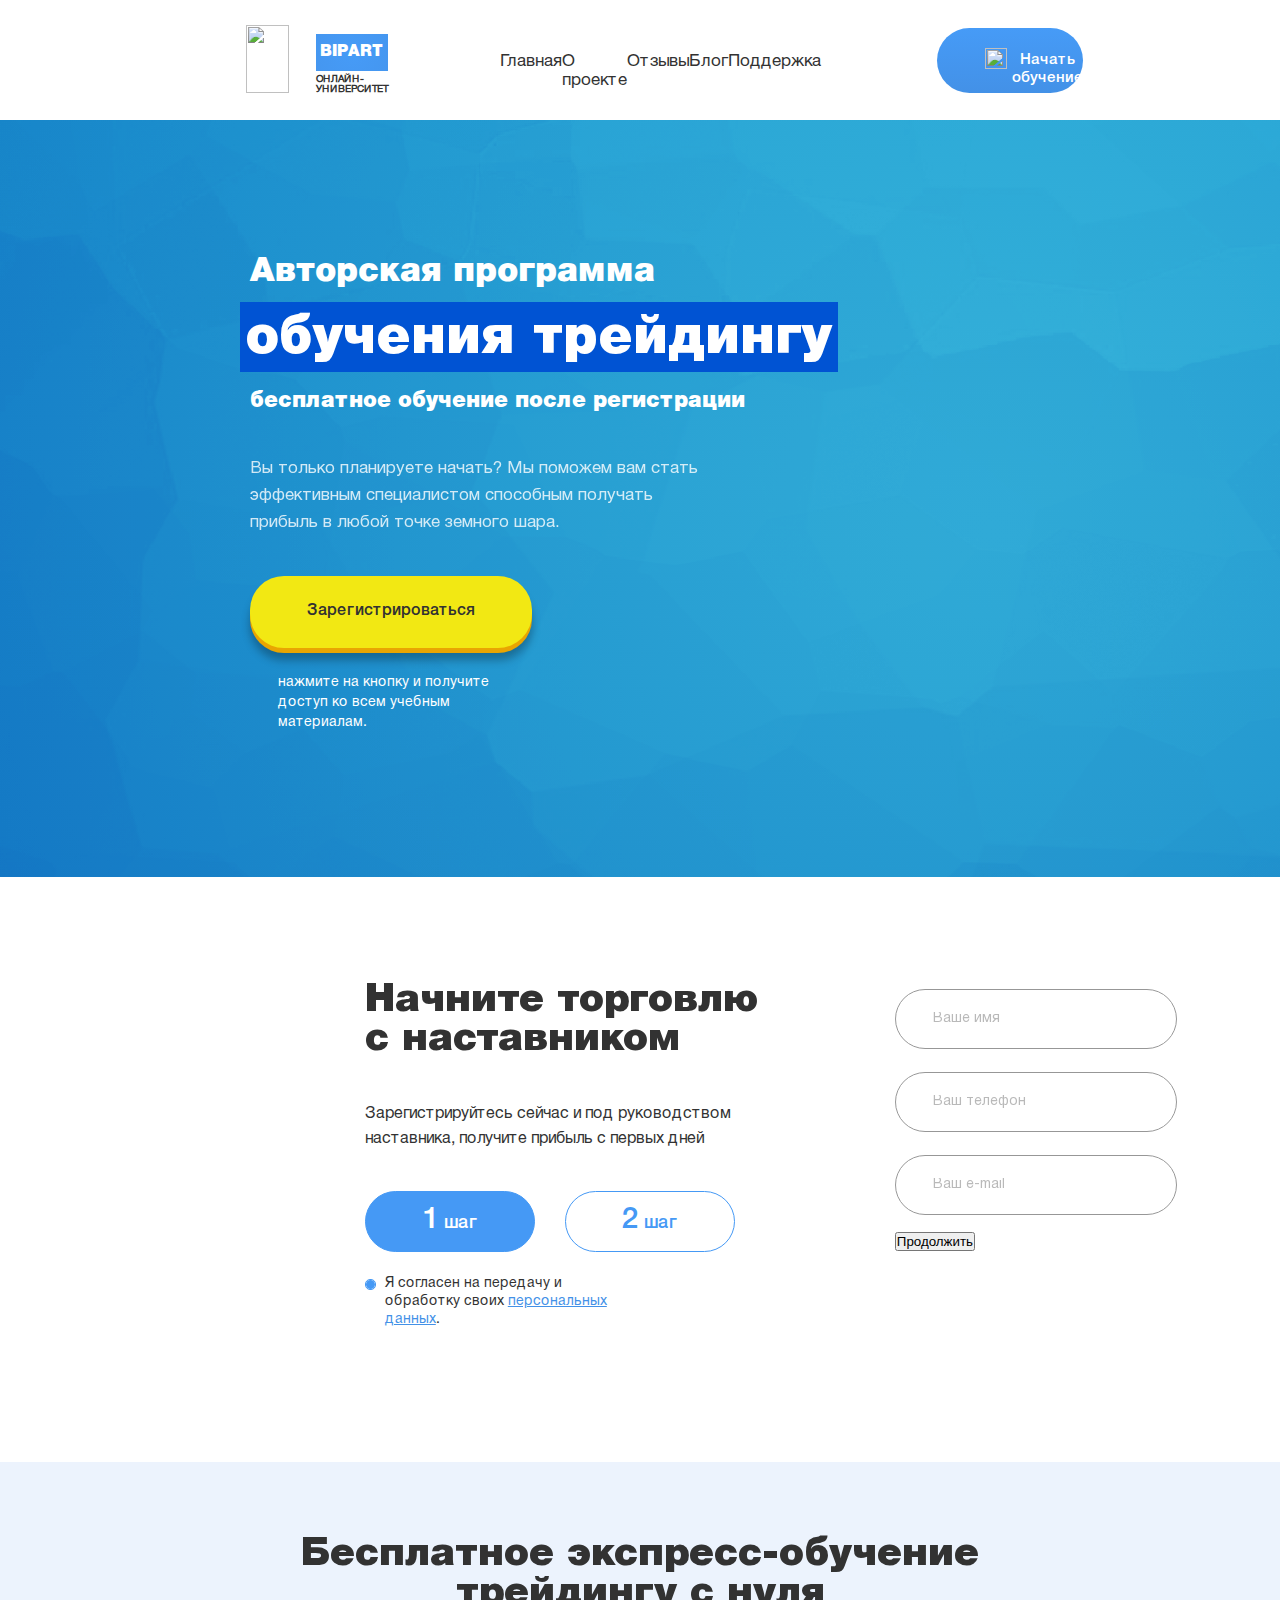
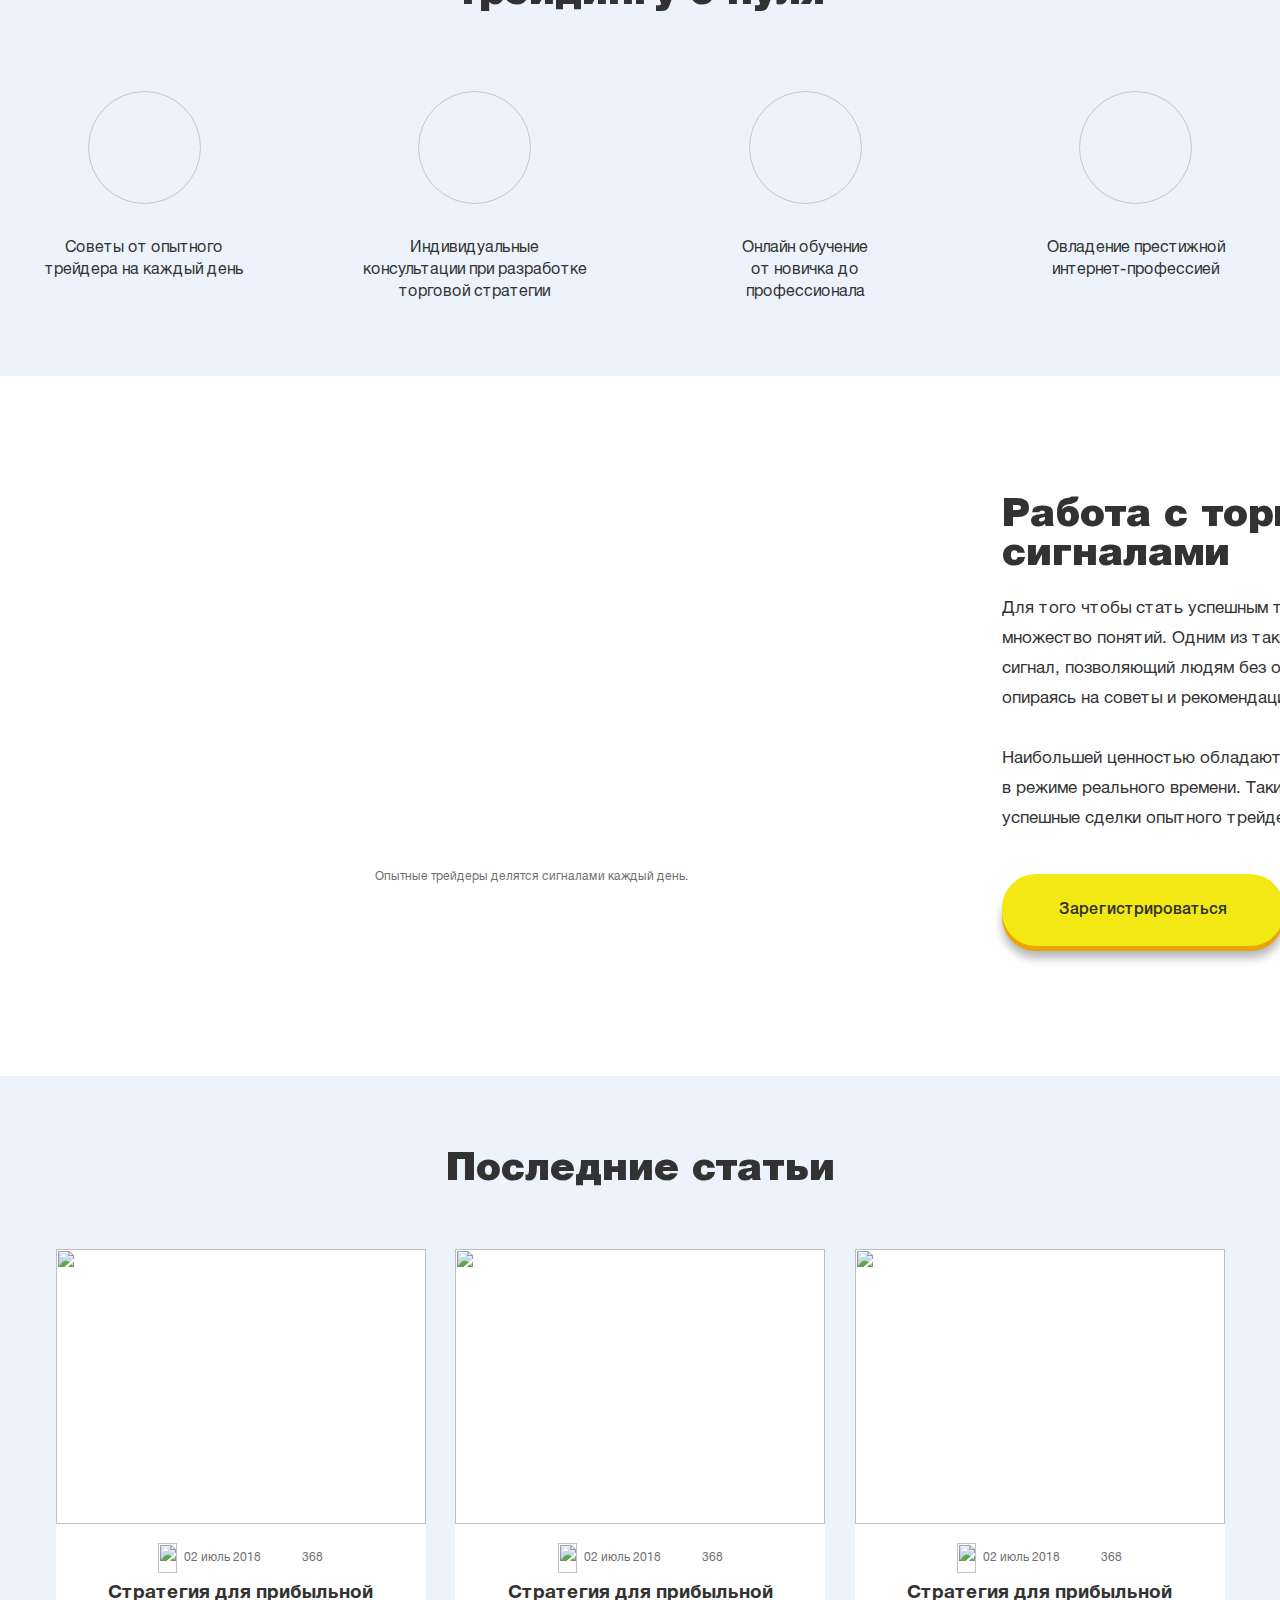
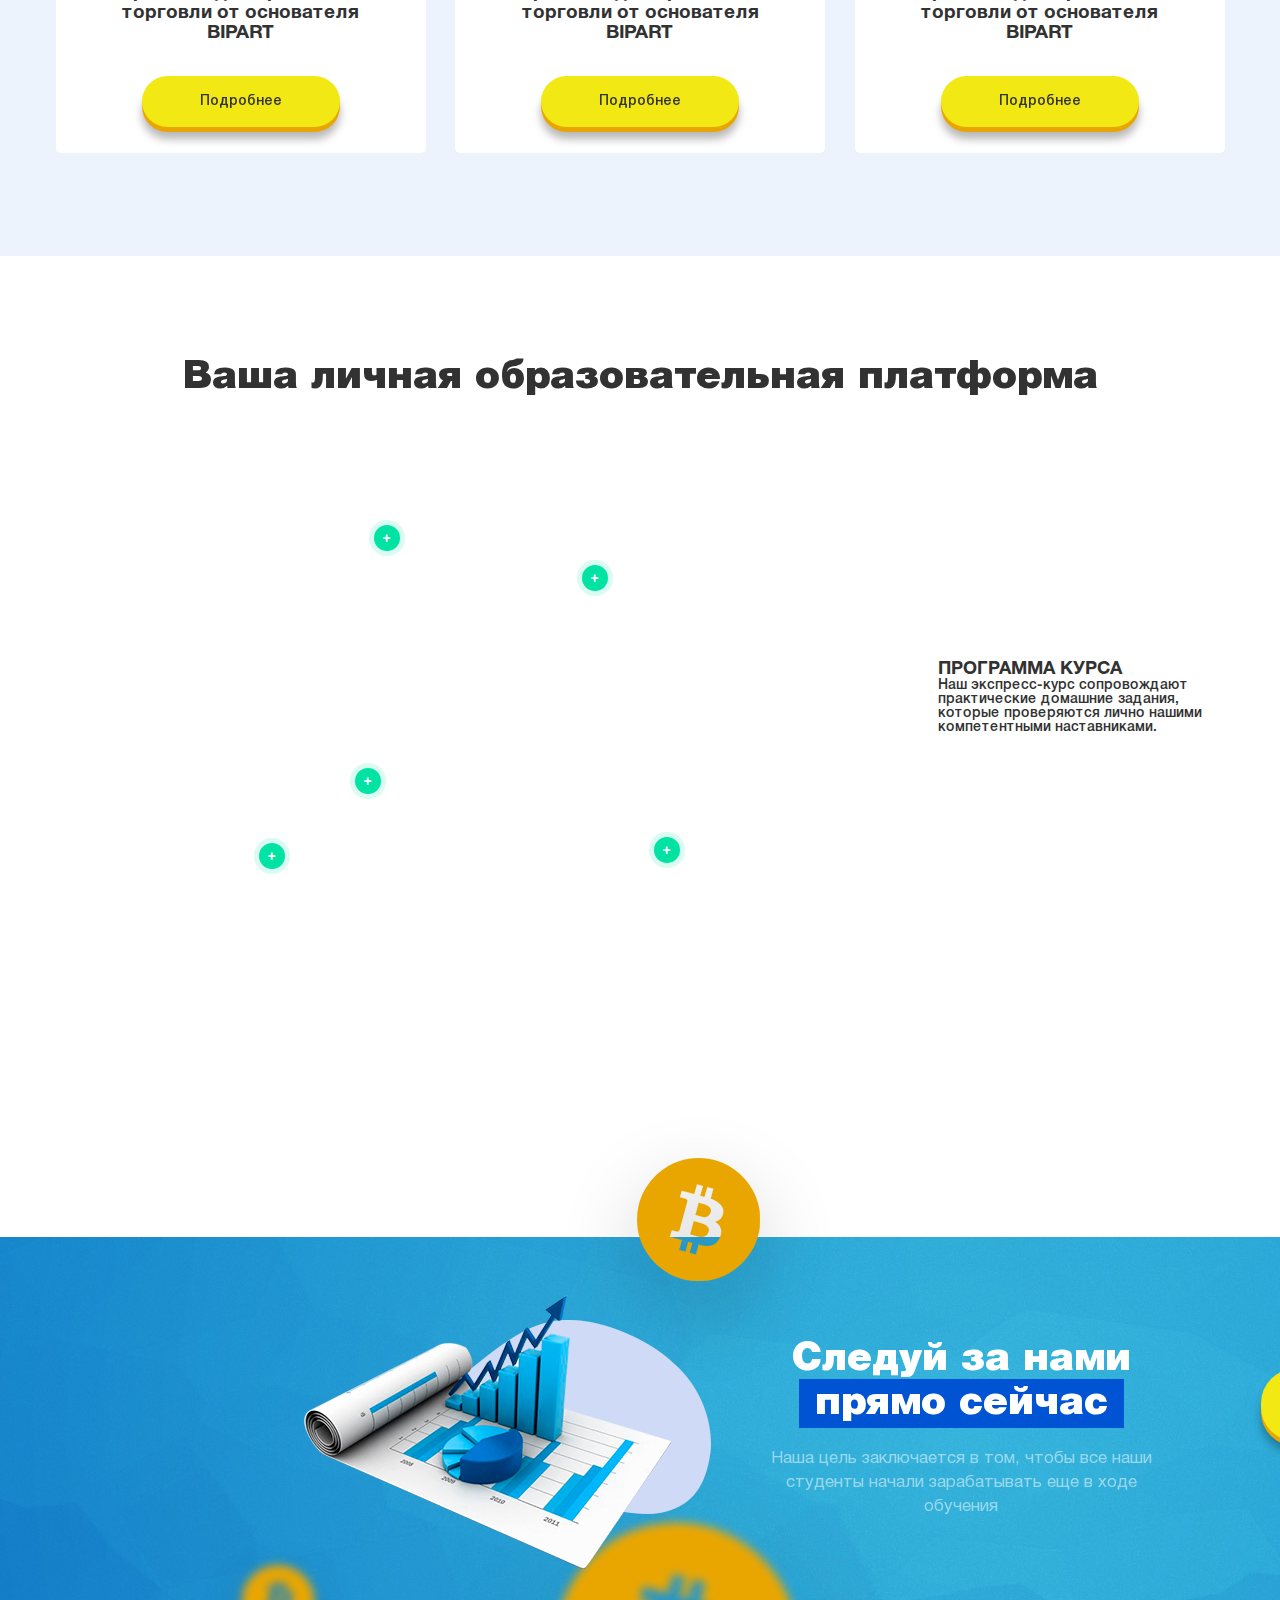
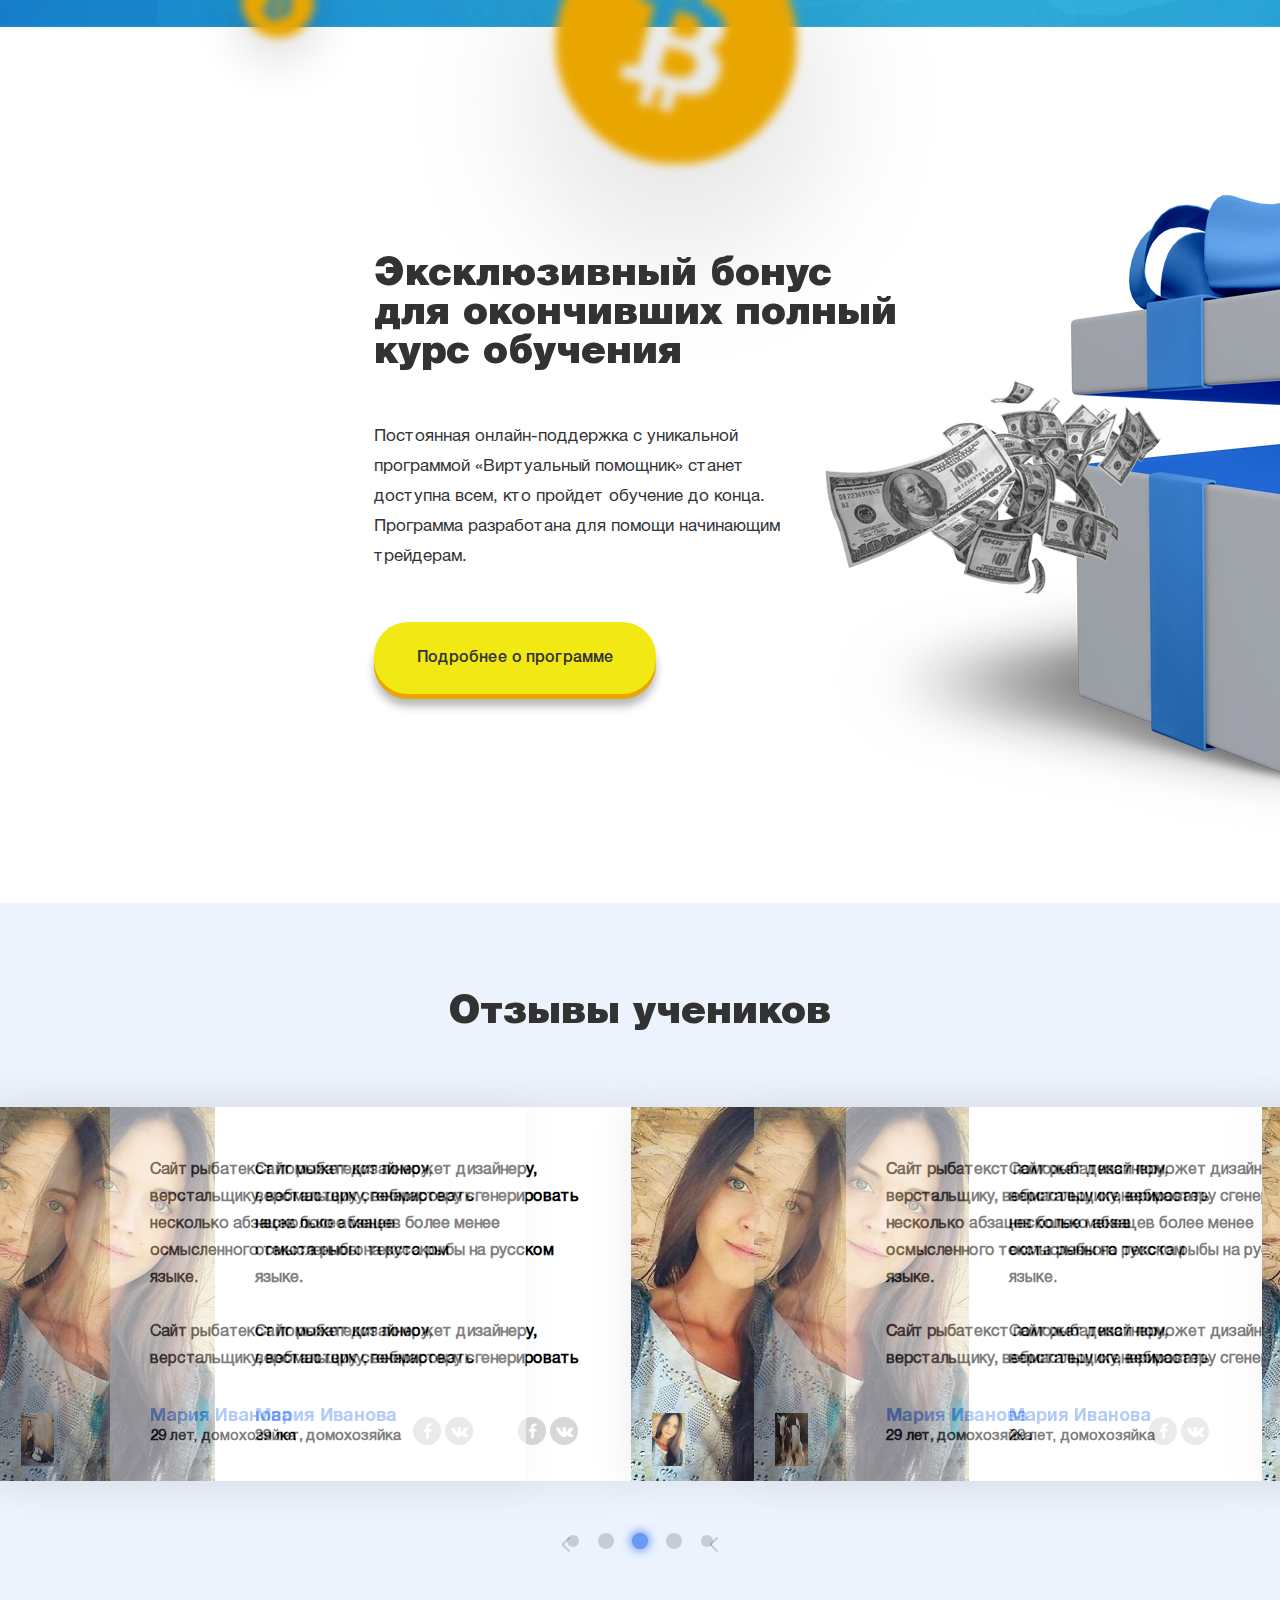
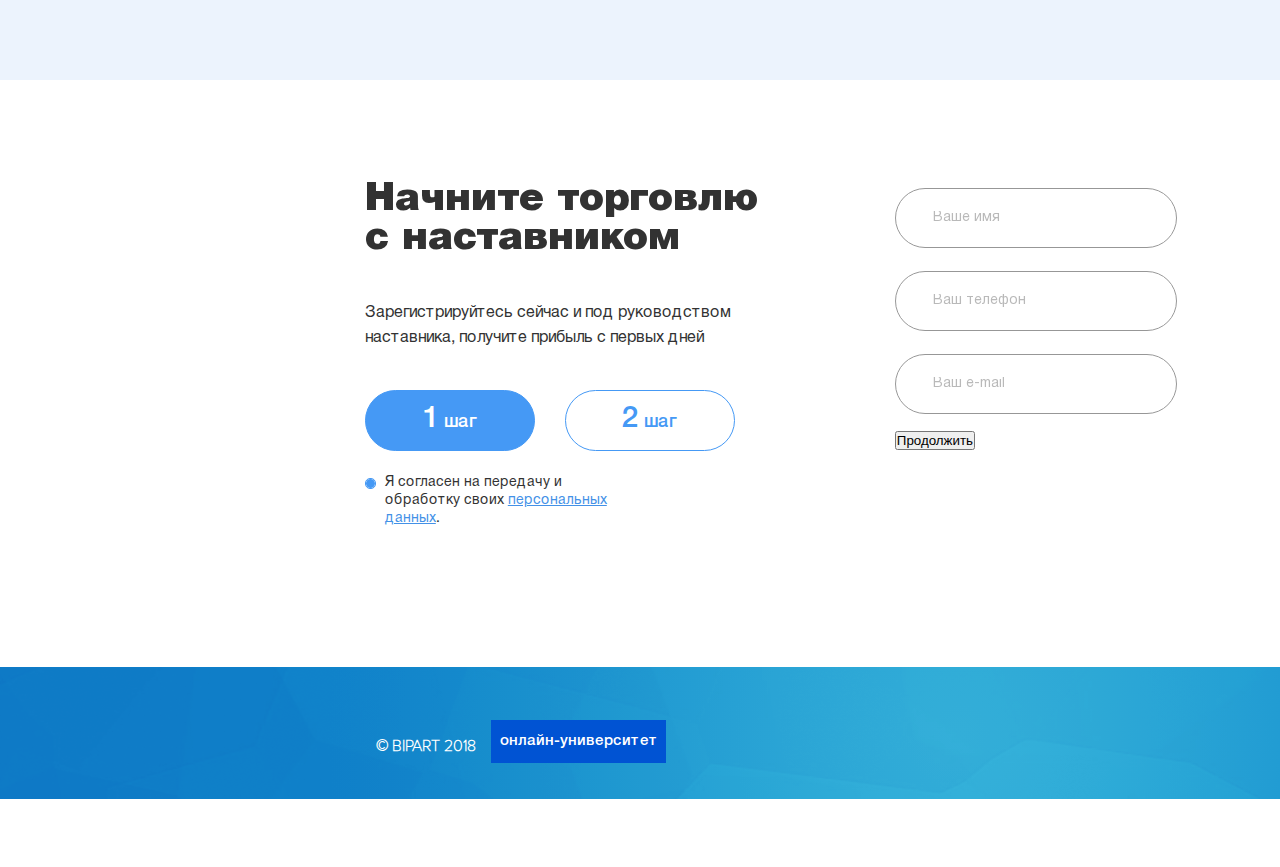
==== commit 968d293f: "Add files via upload" ====
--- a/bipart/index.html
+++ b/bipart/index.html
@@ -9,6 +9,7 @@
         crossorigin="anonymous">-->
     <link rel="stylesheet" href="style.css">
     <link rel="stylesheet" href="font-awesome/css/font-awesome.min.css">
+    <link rel="shortcut icon" href="./images/001-case.png" type="image/png">
     <title>Главная</title>
 </head>
 
@@ -77,10 +78,10 @@
                         своих <a href="#">персональных данных</a>.</p>
                 </div>
             </div>
-            <form action=""><input type="text" name="" id="" placeholder="Ваше имя">
-                <input type="text" name="" id="" placeholder="Ваш телефон">
-                <input type="email" name="" id="" placeholder="Ваш e-mail">
-                <input type="submit" value="Продолжить"></form>
+            <form action="" class="client_data"><input type="text" name="firstname" id="" placeholder="Ваше имя">
+                <input type="text" name="lastname" id="" placeholder="Ваш телефон">
+                <input type="email" name="email" id="" placeholder="Ваш e-mail">
+                <button type="button">Продолжить</button></form>
         </section>
         <section class="free_express">
             <h2>Бесплатное экспресс-обучение
@@ -224,7 +225,7 @@
                     <a class="registration" href="#">
                         <h4>Зарегистрироваться</h4>
                     </a>
-                    <a class="sign_in">Войти в личный кабинет</a>
+                    <a class="sign_in" href="#">Войти в личный кабинет</a>
                 </div>
             </div>
         </section>
@@ -242,8 +243,27 @@
         <section class="review">
             <h2>Отзывы учеников</h2>
             <div class="slider">
+                <div class="left_item-hide block">
+                    <div class="photo"><img class="logo" src="images/logo.png" alt="">
+                        <img class="face" src="images/devushki-lyudi-48352.jpg" alt=""></div>
+                    <article>
+                        <p>Сайт рыбатекст поможет дизайнеру, верстальщику, вебмастеру сгенерировать несколько абзацев
+                            более менее осмысленного текста рыбы на русском языке.<br>
+                            <br>
+                            Сайт рыбатекст поможет дизайнеру, верстальщику, вебмастеру сгенерировать</p>
+                        <div class="row">
+                            <div>
+                                <h6 class="name">Мария Иванова</h6>
+                                <h6 class="info">29 лет, домохозяйка</h6>
+                            </div>
+                            <a href="https://www.facebook.com" class="soc first"><i class="fa fa-facebook" aria-hidden="true"></i></a>
+                            <a href="https://vk.com/feed" class="soc elem"><i class="fa fa-vk" aria-hidden="true"></i></a>
+                        </div>
+                    </article>
+                </div>
                 <div class="left_item block">
-                    <div class="photo"><img src="images/logo.png" alt=""></div>
+                    <div class="photo"><img class="logo" src="images/logo.png" alt="">
+                        <img class="face" src="images/devushki-lyudi-48378.jpg" alt=""></div>
                     <article>
                         <p>Сайт рыбатекст поможет дизайнеру, верстальщику, вебмастеру сгенерировать несколько абзацев
                             более менее осмысленного текста рыбы на русском языке.<br>
@@ -260,7 +280,8 @@
                     </article>
                 </div>
                 <div class="center_item block">
-                    <div class="photo"><img src="images/logo.png" alt=""></div>
+                    <div class="photo"><img class="logo" src="images/logo.png" alt="">
+                        <img class="face" src="images/Livello 27.jpg" alt=""></div>
                     <article>
                         <p>Сайт рыбатекст поможет дизайнеру, верстальщику, вебмастеру сгенерировать несколько абзацев
                             более менее осмысленного текста рыбы на русском языке.<br>
@@ -277,25 +298,45 @@
                     </article>
                 </div>
                 <div class="right_item block">
-                    <div class="photo"><img src="images/logo.png" alt=""></div>
-                    <article>
-                        <p>Сайт рыбатекст поможет дизайнеру, верстальщику, вебмастеру сгенерировать несколько абзацев
-                            более менее осмысленного текста рыбы на русском языке.<br>
-                            <br>
-                            Сайт рыбатекст поможет дизайнеру, верстальщику, вебмастеру сгенерировать</p>
-                        <div class="row">
-                            <div>
-                                <h6 class="name">Мария Иванова</h6>
-                                <h6 class="info">29 лет, домохозяйка</h6>
-                            </div>
-                            <a href="https://www.facebook.com" class="soc first"><i class="fa fa-facebook" aria-hidden="true"></i></a>
-                            <a href="https://vk.com/feed" class="soc elem"><i class="fa fa-vk" aria-hidden="true"></i></a>
-                        </div>
-                    </article>
-                </div>
-            </div>
+                    <div class="photo"><img class="logo" src="images/logo.png" alt="">
+                        <img class="face" src="images/zhivotnye-48375.jpg" alt=""></div>
+                    <article>
+                        <p>Сайт рыбатекст поможет дизайнеру, верстальщику, вебмастеру сгенерировать несколько абзацев
+                            более менее осмысленного текста рыбы на русском языке.<br>
+                            <br>
+                            Сайт рыбатекст поможет дизайнеру, верстальщику, вебмастеру сгенерировать</p>
+                        <div class="row">
+                            <div>
+                                <h6 class="name">Мария Иванова</h6>
+                                <h6 class="info">29 лет, домохозяйка</h6>
+                            </div>
+                            <a href="https://www.facebook.com" class="soc first"><i class="fa fa-facebook" aria-hidden="true"></i></a>
+                            <a href="https://vk.com/feed" class="soc elem"><i class="fa fa-vk" aria-hidden="true"></i></a>
+                        </div>
+                    </article>
+                </div>
+                <div class="right_item-hide block">
+                    <div class="photo"><img class="logo" src="images/logo.png" alt="">
+                        <img class="face" src="images/lyudi-muzhchiny-48356.jpg" alt=""></div>
+                    <article>
+                        <p>Сайт рыбатекст поможет дизайнеру, верстальщику, вебмастеру сгенерировать несколько абзацев
+                            более менее осмысленного текста рыбы на русском языке.<br>
+                            <br>
+                            Сайт рыбатекст поможет дизайнеру, верстальщику, вебмастеру сгенерировать</p>
+                        <div class="row">
+                            <div>
+                                <h6 class="name">Мария Иванова</h6>
+                                <h6 class="info">29 лет, домохозяйка</h6>
+                            </div>
+                            <a href="https://www.facebook.com" class="soc first"><i class="fa fa-facebook" aria-hidden="true"></i></a>
+                            <a href="https://vk.com/feed" class="soc elem"><i class="fa fa-vk" aria-hidden="true"></i></a>
+                        </div>
+                    </article>
+                </div>
+            </div>
+            
             <div class="pick">
-                <div class="arrow left">
+                <div id="left" class="arrow">
                     <div class="top"></div>
                     <div class="bottom"></div>
                 </div>
@@ -304,7 +345,7 @@
                 <button type="button" class="round_medium active"></button>
                 <button type="button" class="round_medium round_medium-last"></button>
                 <button type="button" class="round_small"></button>
-                <div class="arrow right">
+                <div id="right" class="arrow">
                     <div class="top"></div>
                     <div class="bottom"></div>
                 </div>
@@ -326,10 +367,10 @@
                         своих <a href="#">персональных данных</a>.</p>
                 </div>
             </div>
-            <form action=""><input type="text" name="" id="" placeholder="Ваше имя">
-                <input type="text" name="" id="" placeholder="Ваш телефон">
-                <input type="email" name="" id="" placeholder="Ваш e-mail">
-                <input type="submit" value="Продолжить"></form>
+            <form action="" class="client_data"><input type="text" name="firstname" id="" placeholder="Ваше имя">
+                <input type="text" name="lastname" id="" placeholder="Ваш телефон">
+                <input type="email" name="email" id="" placeholder="Ваш e-mail">
+                <button type="button">Продолжить</button></form>
         </section>
     </div>
     <footer>
@@ -344,6 +385,8 @@
         </ul>
         <h6 class="dev">Сайт разработал: <span>Давыдов А.Н.</span></h6>
     </footer>
+    <script src="js/in-view.min.js"></script>
+    <script src="js/script.js"></script>
 </body>
 
 </html>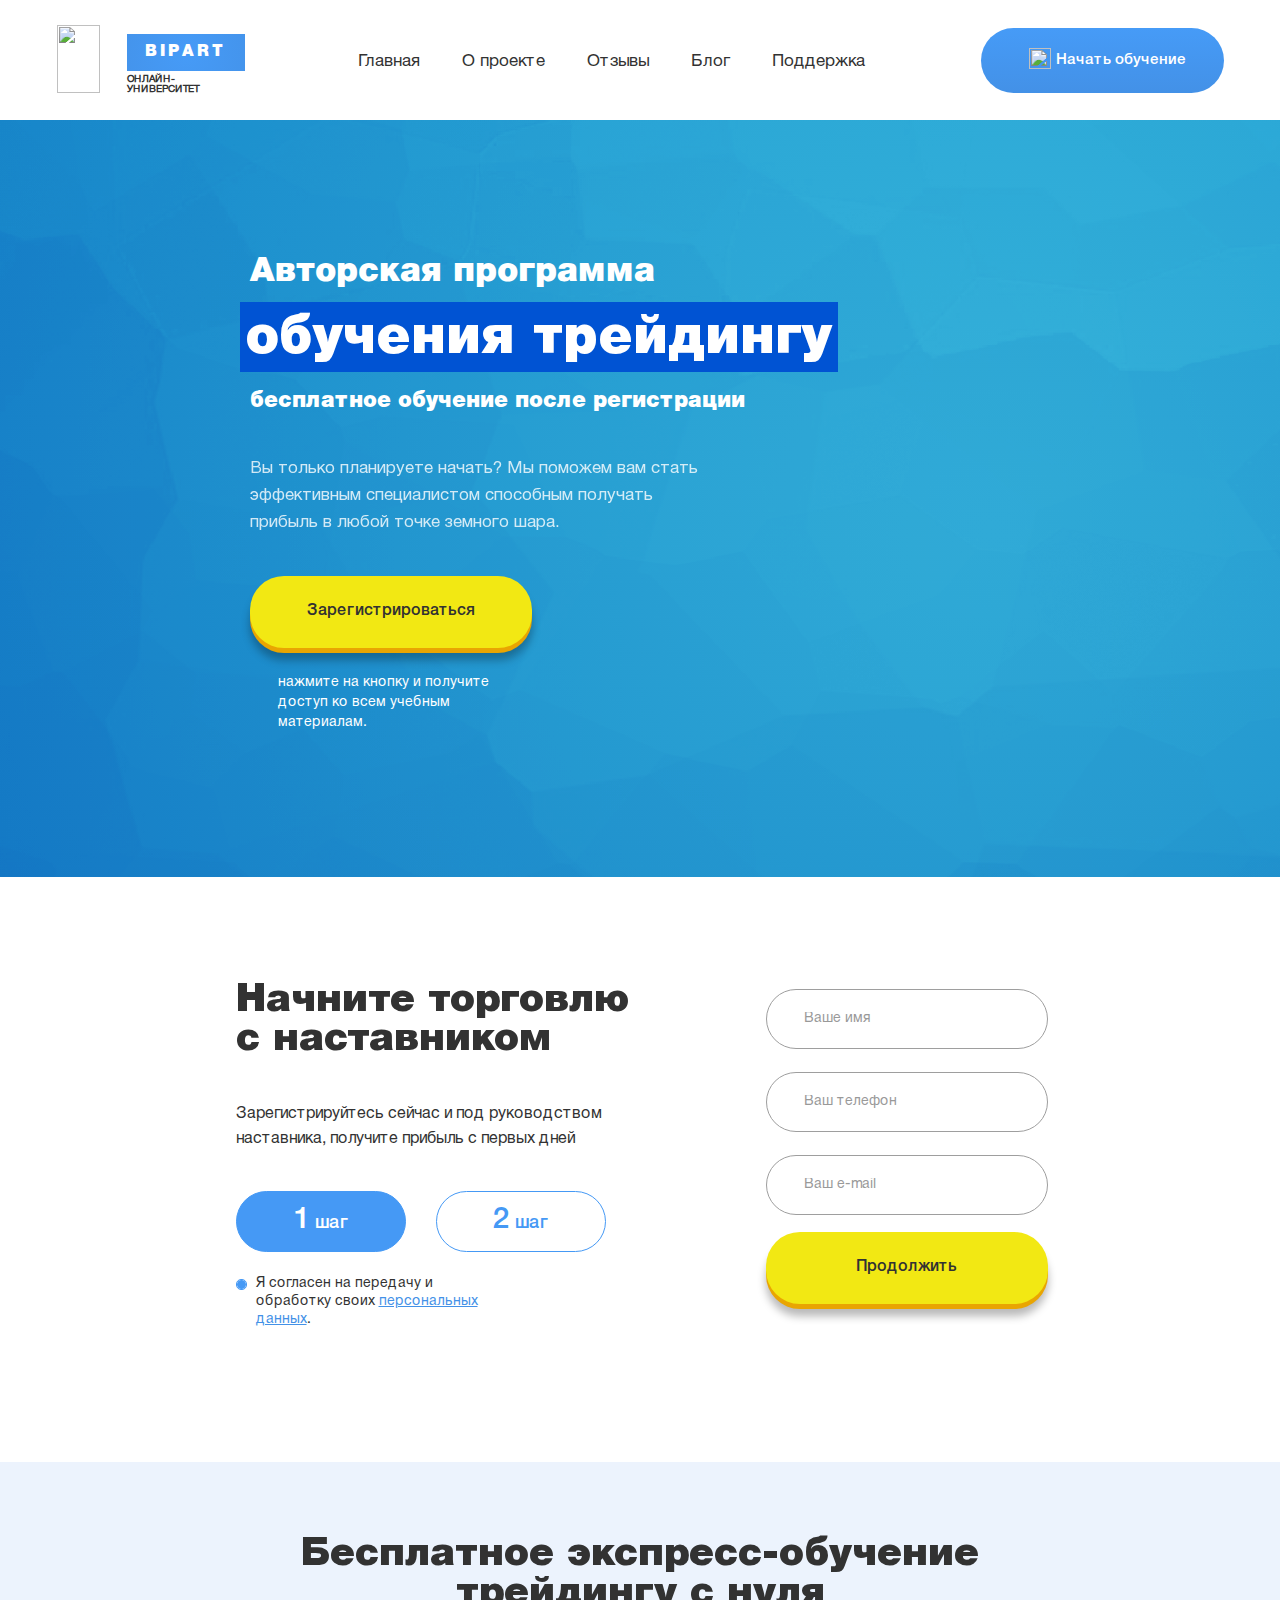
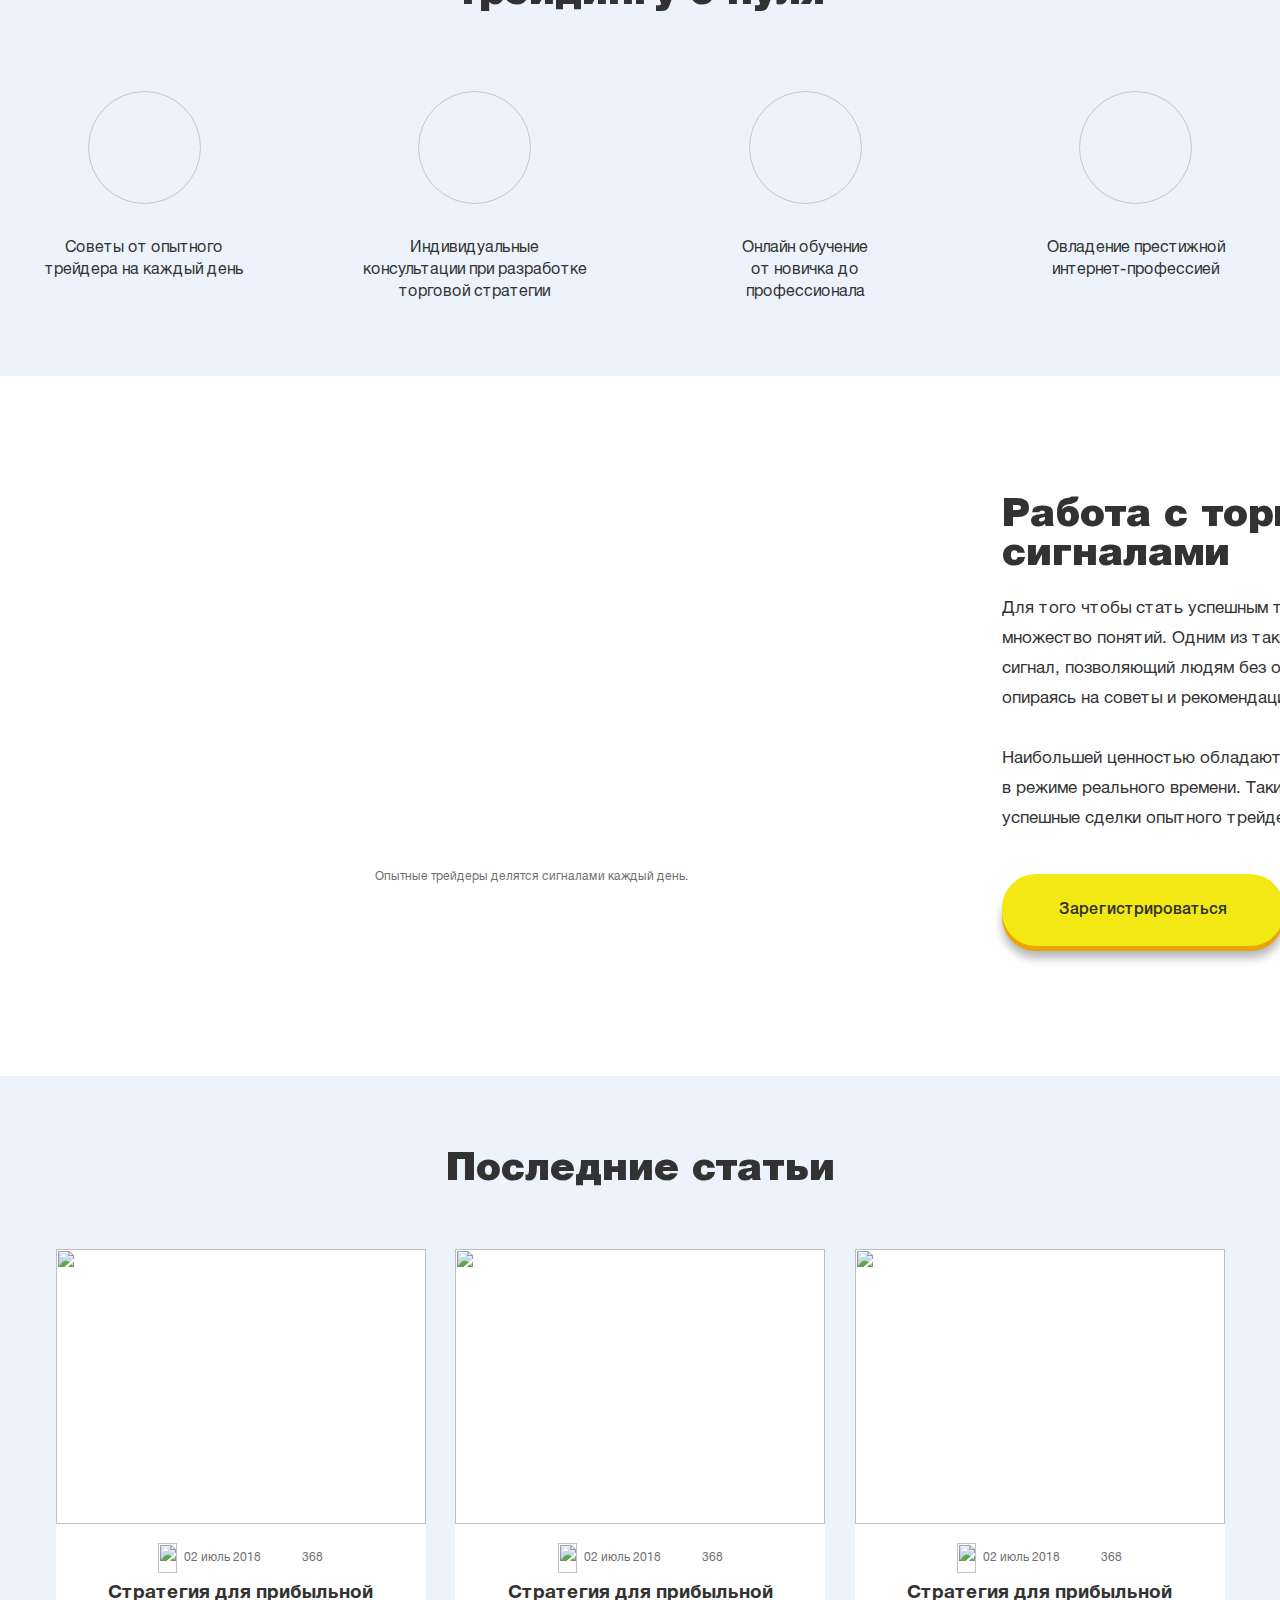
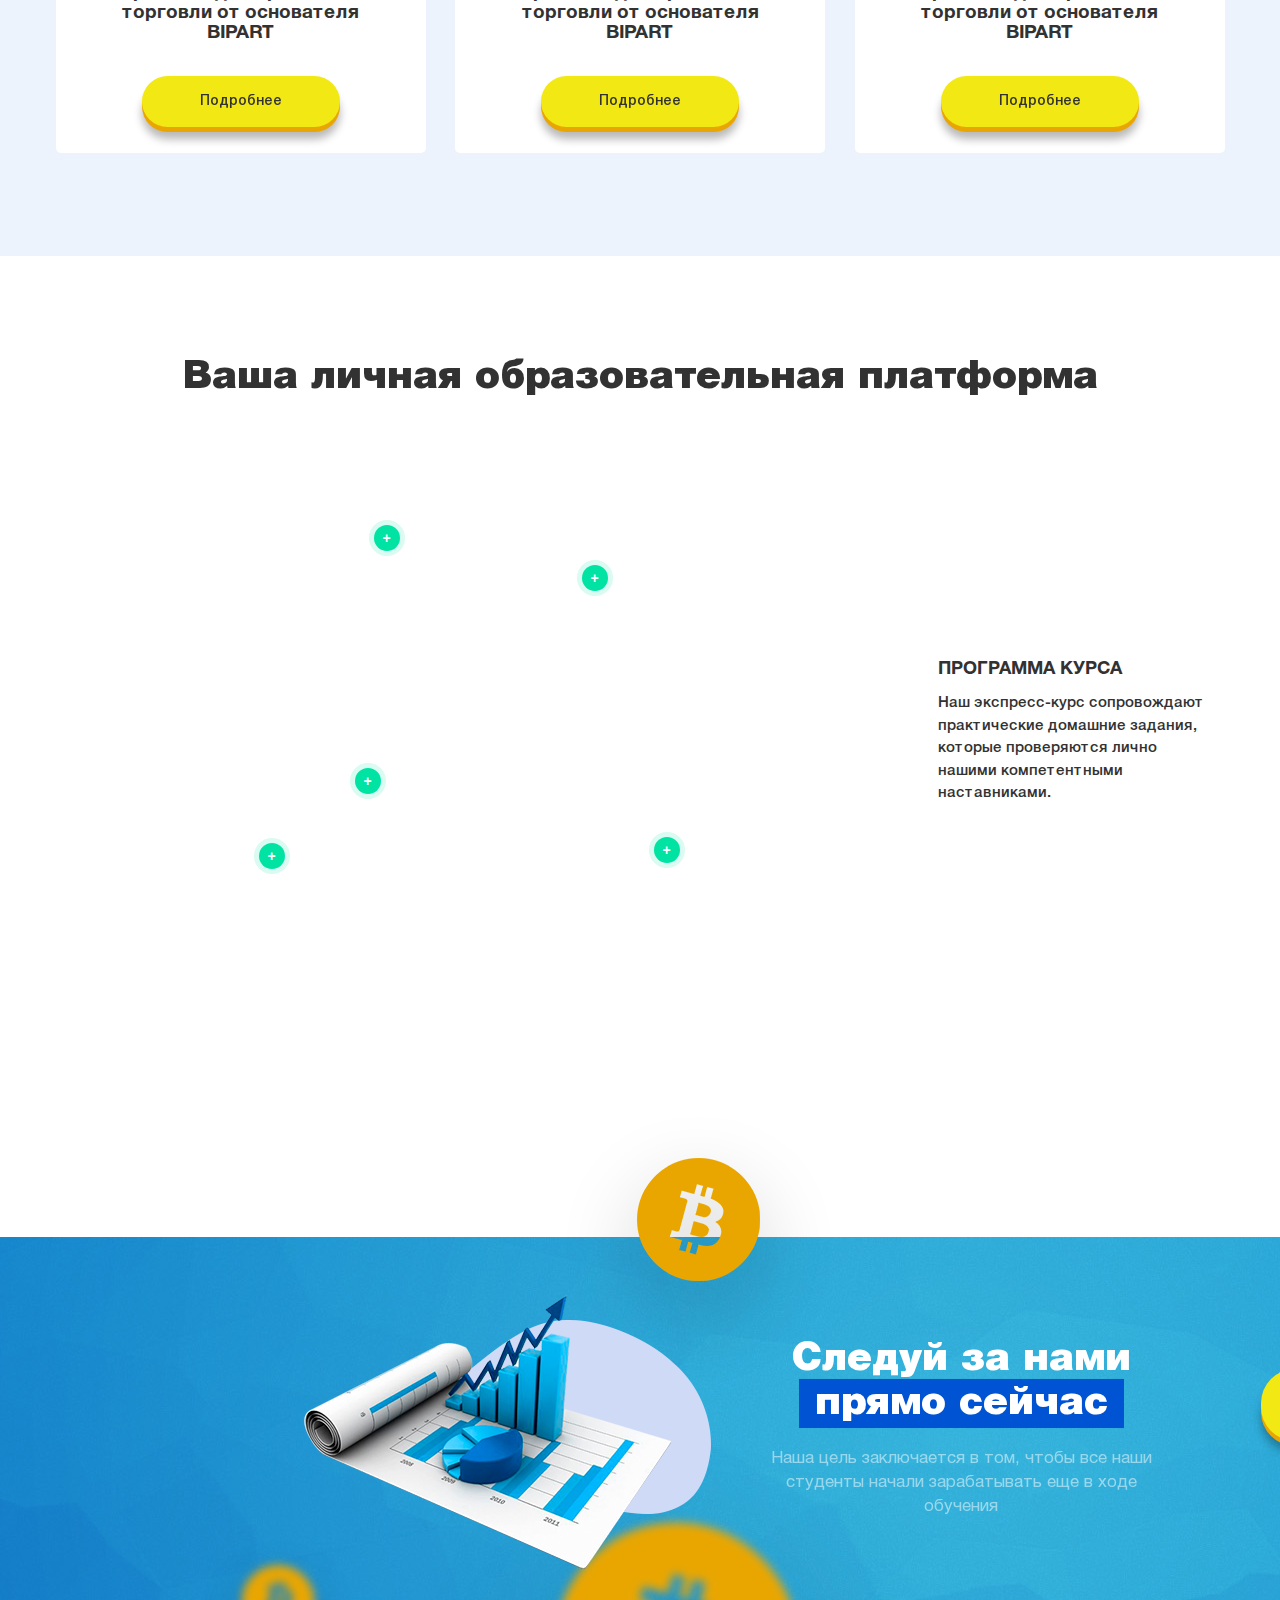
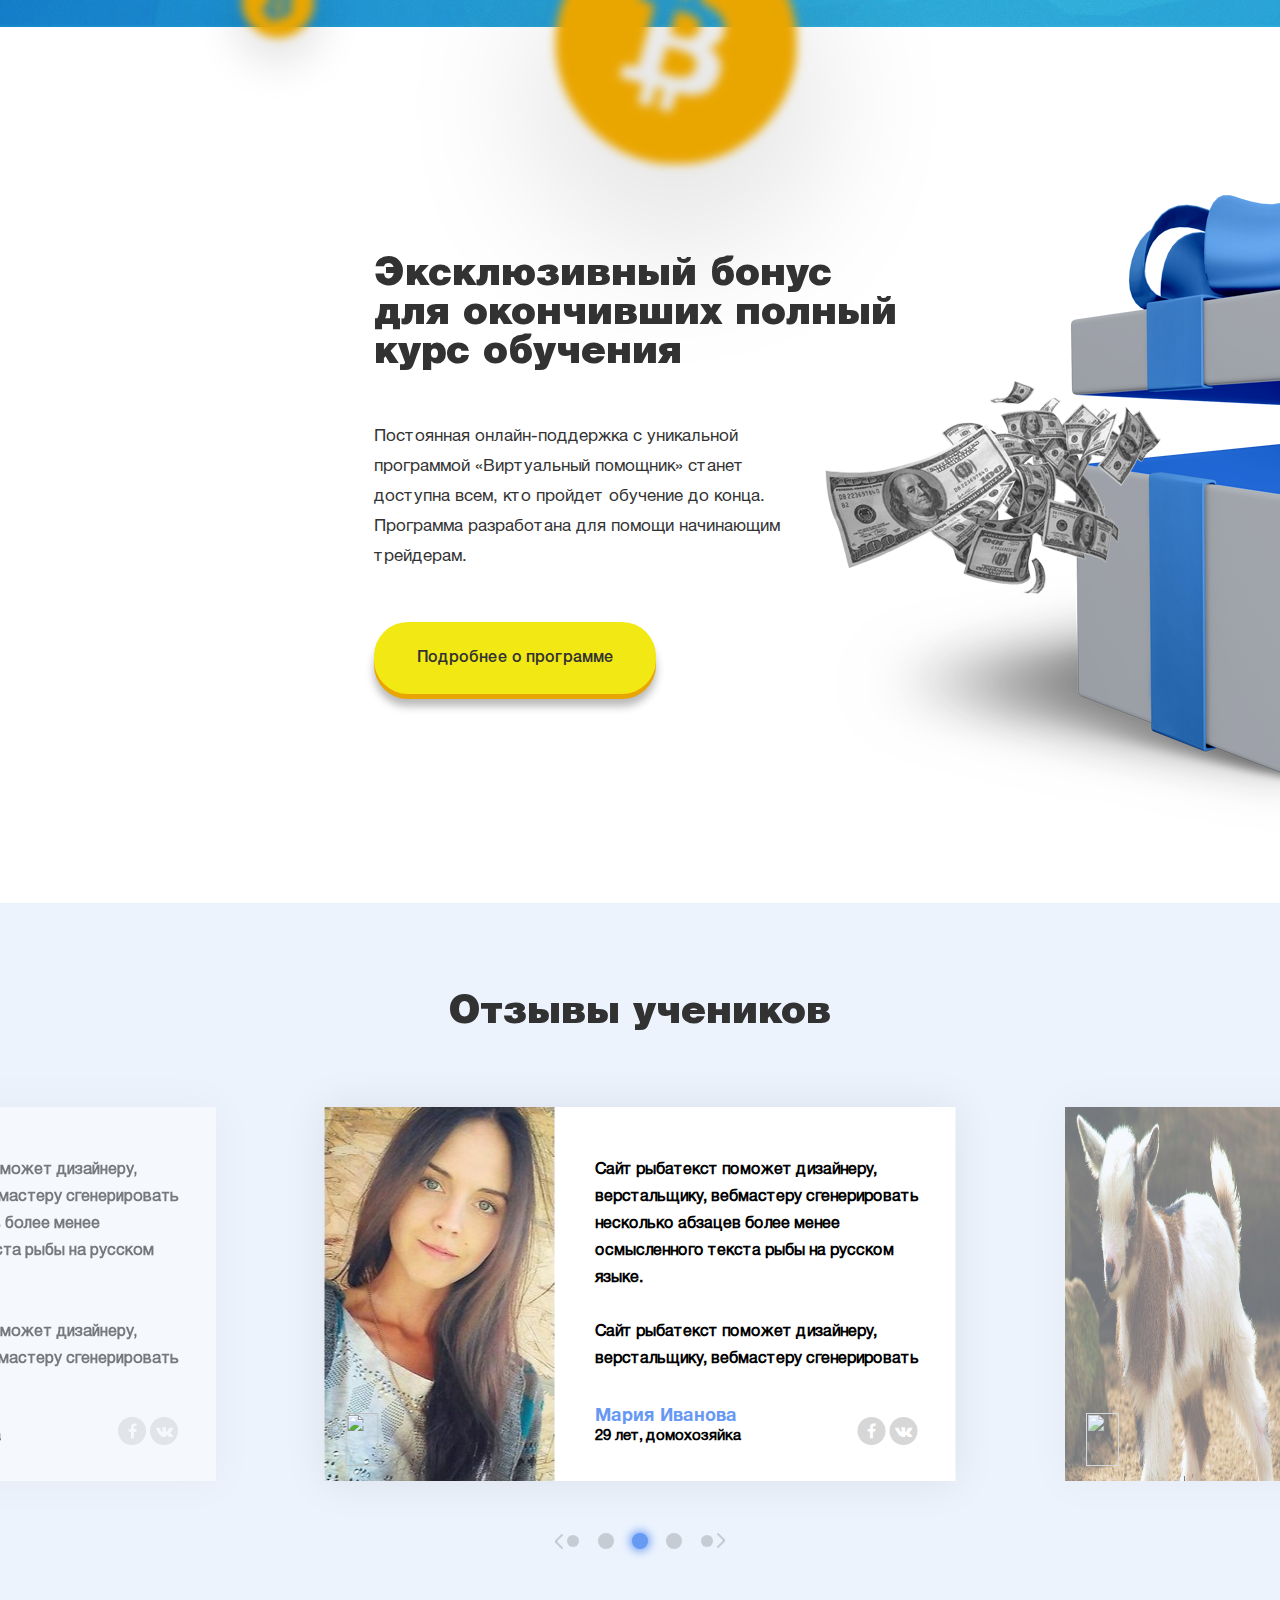
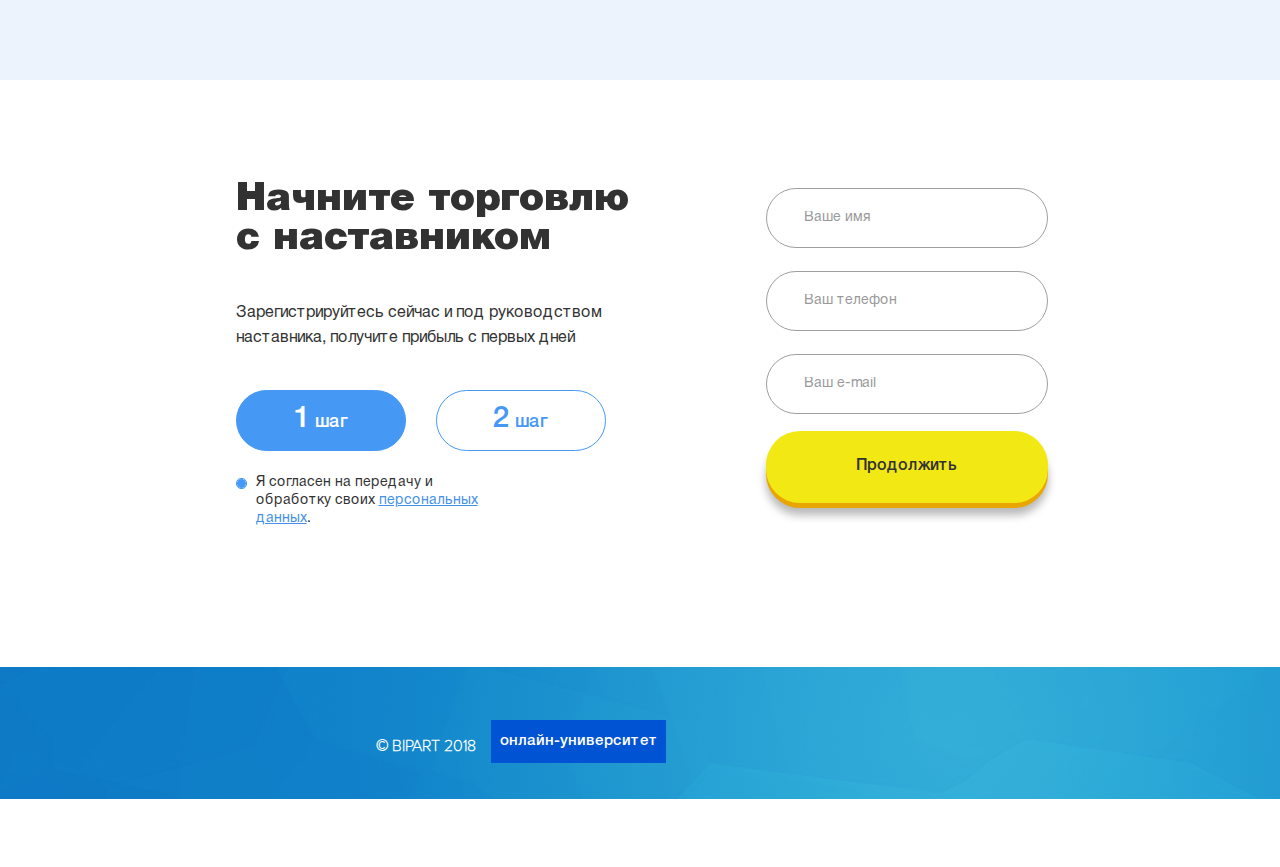
==== commit 01019891: "Add files via upload" ====
--- a/bipart/index.html
+++ b/bipart/index.html
@@ -79,7 +79,7 @@
                 </div>
             </div>
             <form action="" class="client_data"><input type="text" name="firstname" id="" placeholder="Ваше имя">
-                <input type="text" name="lastname" id="" placeholder="Ваш телефон">
+                <input type="text" name="phone" id="" placeholder="Ваш телефон">
                 <input type="email" name="email" id="" placeholder="Ваш e-mail">
                 <button type="button">Продолжить</button></form>
         </section>
@@ -368,7 +368,7 @@
                 </div>
             </div>
             <form action="" class="client_data"><input type="text" name="firstname" id="" placeholder="Ваше имя">
-                <input type="text" name="lastname" id="" placeholder="Ваш телефон">
+                <input type="text" name="phone" id="" placeholder="Ваш телефон">
                 <input type="email" name="email" id="" placeholder="Ваш e-mail">
                 <button type="button">Продолжить</button></form>
         </section>
--- a/bipart/style.css
+++ b/bipart/style.css
@@ -54,7 +54,7 @@
   display: flex;
   padding-bottom: 25px;
   box-sizing: content-box;
-  width: 61.5%;
+  width: 1167px;
   margin: 0 auto;
 }
 header .logo {
@@ -79,11 +79,10 @@
   font-family: "HelveticaNeueCyrBlack";
   color: #ffffff;
   font-size: 16px;
-  /* Приближение из-за подстановки шрифтов */
   font-weight: 900;
   line-height: 19px;
-  /* Приближение из-за подстановки шрифтов */
-  text-align: center;
+  text-align: center;
+  letter-spacing: 3px;
 }
 header .logo .name h3 {
   margin-top: 4px;
@@ -106,13 +105,11 @@
   font-family: "HelveticaNeueCyrRoman";
   color: #323232;
   font-size: 17px;
-  /* Приближение из-за подстановки шрифтов */
   line-height: 18px;
-  /* Приближение из-за подстановки шрифтов */
+  transition: ease 1s all;
 }
 header nav ul li a:hover {
   color: #4599f5;
-  transition: 1s;
 }
 header .start_edu {
   margin-top: 28px;
@@ -134,18 +131,34 @@
   font-family: "HelveticaNeueCyrMedium";
   color: #ffffff;
   font-size: 15px;
-  /* Приближение из-за подстановки шрифтов */
   font-weight: 500;
   line-height: 18px;
   padding-top: 3px;
-  /* Приближение из-за подстановки шрифтов */
-  text-align: center;
+  text-align: center;
+}
+.input-error {
+  border: red 2px solid !important;
+}
+::-webkit-input-placeholder {
+  /* WebKit browsers */
+  color: #999999;
+}
+:-moz-placeholder {
+  /* Mozilla Firefox 4 to 18 */
+  color: #999999;
+}
+::-moz-placeholder {
+  /* Mozilla Firefox 19+ */
+  color: #999999;
+}
+:-ms-input-placeholder {
+  /* Internet Explorer 10+ */
+  color: #999999;
 }
 .main {
   width: 100%;
 }
 .main .start {
-  width: 100%;
   background-image: url(images/sinii-fon.png);
   padding-top: 107px;
   padding-bottom: 144px;
@@ -211,10 +224,8 @@
   font-family: HelveticaNeueCyrMedium;
   color: #323232;
   font-size: 16px;
-  /* Приближение из-за подстановки шрифтов */
   font-weight: 500;
   line-height: 29.26px;
-  /* Приближение из-за подстановки шрифтов */
   text-align: center;
 }
 .main .start .content article .registration:hover {
@@ -235,9 +246,7 @@
   font-family: HelveticaNeueCyrRoman;
   color: #ffffff;
   font-size: 14px;
-  /* Приближение из-за подстановки шрифтов */
   line-height: 20px;
-  /* Приближение из-за подстановки шрифтов */
   text-align: left;
   width: 256px;
   opacity: 1;
@@ -254,7 +263,7 @@
 .main .quick_reg-top {
   display: flex;
   margin: 112px auto 94px auto;
-  width: 43%;
+  width: 809px;
 }
 .main .quick_reg-top .steps {
   margin-right: 134px;
@@ -264,9 +273,7 @@
   font-family: HelveticaNeueCyrBlack;
   color: #323232;
   font-size: 39.96px;
-  /* Приближение из-за подстановки шрифтов */
   font-weight: 900;
-  /* Приближение из-за подстановки шрифтов */
   text-align: left;
   transform: scaleY(1.0009);
   width: 396px;
@@ -276,9 +283,7 @@
   font-family: HelveticaNeueCyrRoman;
   color: #323232;
   font-size: 16px;
-  /* Приближение из-за подстановки шрифтов */
   line-height: 25px;
-  /* Приближение из-за подстановки шрифтов */
   text-align: left;
   width: 379px;
   margin-bottom: 39px;
@@ -293,24 +298,21 @@
   font-family: HelveticaNeueCyrMedium;
   color: #4599f5;
   font-size: 18px;
-  /* Приближение из-за подстановки шрифтов */
   font-weight: 500;
   line-height: 25px;
-  /* Приближение из-за подстановки шрифтов */
   text-align: left;
   text-align: center;
   vertical-align: middle;
   border-radius: 35px;
   margin-right: 30px;
+  transition: 1s ease all;
 }
 .main .quick_reg-top .steps .step span {
   font-family: HelveticaNeueCyrMedium;
   color: #4599f5;
   font-size: 30px;
-  /* Приближение из-за подстановки шрифтов */
   font-weight: 500;
   line-height: 25px;
-  /* Приближение из-за подстановки шрифтов */
   text-align: left;
 }
 .main .quick_reg-top .steps .margin {
@@ -347,9 +349,7 @@
   font-family: HelveticaNeueCyrRoman;
   color: #323232;
   font-size: 14px;
-  /* Приближение из-за подстановки шрифтов */
   line-height: 18px;
-  /* Приближение из-за подстановки шрифтов */
   text-align: left;
   width: 241px;
   margin-top: 23px;
@@ -368,9 +368,8 @@
   font-size: 14px;
   padding-left: 37px;
   border-width: 1px;
-  border-color: #323232;
+  border-color: #9e9e9e;
   border-style: solid;
-  opacity: 0.5;
   width: 282px;
   height: 60px;
   border-radius: 35px;
@@ -381,7 +380,7 @@
 .main .quick_reg-top form input[type="email"] {
   margin-bottom: 17px;
 }
-.main .quick_reg-top form input[type="submit"] {
+.main .quick_reg-top form button[type="button"] {
   border-radius: 34px;
   background-color: #f2e813;
   box-shadow: 0px 5px 0px 0px #e9a502, 0px 12px 8.73px 0.27px rgba(0, 0, 0, 0.28);
@@ -391,15 +390,18 @@
   font-family: HelveticaNeueCyrMedium;
   color: #323232;
   font-size: 16px;
-  /* Приближение из-за подстановки шрифтов */
   font-weight: 500;
   line-height: 29.26px;
-  /* Приближение из-за подстановки шрифтов */
   text-align: center;
   transition: all 1s ease;
 }
-.main .quick_reg-top form input[type="submit"]:hover {
+.main .quick_reg-top form button[type="button"]:hover {
+  cursor: pointer;
   box-shadow: none;
+}
+.main .quick_reg-top form button[type="button"]:active {
+  position: relative;
+  top: 2px;
 }
 .main .free_express {
   background-color: #ecf3fd;
@@ -410,12 +412,9 @@
   font-family: HelveticaNeueCyrBlack;
   color: #323232;
   font-size: 39.96px;
-  /* Приближение из-за подстановки шрифтов */
   font-weight: 900;
-  /* Приближение из-за подстановки шрифтов */
   text-align: center;
   transform: scaleY(1.0009);
-  /* свойства ширины и высоты были исключены, поскольку было выполнено трансформирование */
   width: 688px;
   margin: 0 auto;
 }
@@ -446,9 +445,7 @@
   font-family: HelveticaNeueCyrRoman;
   color: #323232;
   font-size: 16px;
-  /* Приближение из-за подстановки шрифтов */
   line-height: 22px;
-  /* Приближение из-за подстановки шрифтов */
   text-align: center;
   width: 230px;
   margin-top: 33px;
@@ -662,10 +659,9 @@
   text-align: center;
   color: #ffffff;
   font-size: 14px;
-  /* Приближение из-за подстановки шрифтов */
   font-weight: 700;
   border: none;
-  transition: all 3s cubic-bezier(0.43, 1.57, 0.59, -0.85);
+  transition: all ease 2s;
 }
 .main .course .course_container .screen .plus:hover {
   cursor: pointer;
@@ -706,18 +702,18 @@
   font-family: HelveticaNeueCyrBold;
   color: #323232;
   font-size: 18px;
-  /* Приближение из-за подстановки шрифтов */
   font-weight: 700;
   text-align: left;
   text-transform: uppercase;
+  margin-bottom: 13px;
 }
 .main .course .course_container .description p {
-  width: 265px;
+  width: 270px;
   font-family: HelveticaNeueCyrMedium;
   color: #323232;
-  font-size: 14px;
-  /* Приближение из-за подстановки шрифтов */
-  text-align: left;
+  font-size: 15px;
+  text-align: left;
+  line-height: 1.5em;
 }
 .main .follow_us {
   background-image: url(images/sinii-fon-bot.jpg);
@@ -845,19 +841,15 @@
   font-family: HelveticaNeueCyrBlack;
   color: #323232;
   font-size: 39.96px;
-  /* Приближение из-за подстановки шрифтов */
   font-weight: 900;
   text-align: left;
   transform: scaleY(1.0009);
-  /* свойства ширины и высоты были исключены, поскольку было выполнено трансформирование */
 }
 .main .bonus .bonus_text p {
   font-family: HelveticaNeueCyrRoman;
   color: #323232;
   font-size: 17px;
-  /* Приближение из-за подстановки шрифтов */
   line-height: 30px;
-  /* Приближение из-за подстановки шрифтов */
   text-align: left;
   width: 415px;
   margin: 50px 0;
@@ -873,7 +865,6 @@
   font-family: HelveticaNeueCyrMedium;
   color: #323232;
   font-size: 16px;
-  /* Приближение из-за подстановки шрифтов */
   font-weight: 500;
 }
 .main .bonus .bonus_text button:hover {
@@ -900,27 +891,35 @@
 }
 .main .review .slider {
   display: flex;
+  justify-content: space-between;
   position: relative;
+  height: 374px;
 }
 .main .review .block {
+  position: absolute;
+  left: 50%;
   width: 631px;
   height: 374px;
   display: flex;
   background-color: #ffffff;
   box-shadow: 0px 0px 40.42px 2.58px rgba(0, 0, 0, 0.07);
+  transition: 1s ease all;
 }
 .main .review .block .photo {
+  position: relative;
   width: 230px;
   height: 374px;
-  background-image: url(images/Livello\ 27.jpg);
-  position: relative;
-}
-.main .review .block .photo img {
+}
+.main .review .block .photo .logo {
   position: absolute;
   width: 33px;
   height: 53px;
   top: 306px;
   left: 21px;
+}
+.main .review .block .photo .face {
+  width: 230px;
+  height: 374px;
 }
 .main .review .block article {
   width: 401px;
@@ -969,18 +968,24 @@
 .main .review .block article .row .elem {
   margin-left: 4px;
 }
+.main .review .left_item-hide {
+  left: 0;
+  transform: translateX(-135%);
+}
+.main .review .right_item-hide {
+  left: 100%;
+  transform: translateX(35%);
+}
 .main .review .left_item {
-  position: absolute;
-  left: -105px;
   opacity: 0.5;
+  transform: translateX(-1055px);
 }
 .main .review .center_item {
-  margin: 0 auto;
+  transform: translateX(-50%);
 }
 .main .review .right_item {
-  position: absolute;
-  right: -105px;
   opacity: 0.5;
+  transform: translateX(425px);
 }
 .main .review .pick {
   display: flex;
@@ -1005,11 +1010,11 @@
 .main .review .pick .arrow:hover {
   cursor: pointer;
 }
-.main .review .pick .left {
+.main .review .pick #left {
   margin-right: 7px;
   margin-top: -6.5px;
 }
-.main .review .pick .right {
+.main .review .pick #right {
   margin-bottom: -6.5px;
   margin-left: 7px;
   transform: rotate(180deg);
@@ -1037,6 +1042,9 @@
   margin-left: 18px;
   margin-right: 19px;
 }
+.main .review .pick button {
+  transition: 1s ease all;
+}
 .main .review .pick button:hover {
   cursor: pointer;
 }
@@ -1047,7 +1055,7 @@
 .main .quick_reg-bottom {
   display: flex;
   margin: 108px auto 100px auto;
-  width: 43%;
+  width: 809px;
 }
 .main .quick_reg-bottom .steps {
   margin-right: 134px;
@@ -1086,15 +1094,14 @@
   font-family: HelveticaNeueCyrMedium;
   color: #4599f5;
   font-size: 18px;
-  /* Приближение из-за подстановки шрифтов */
   font-weight: 500;
   line-height: 25px;
-  /* Приближение из-за подстановки шрифтов */
   text-align: left;
   text-align: center;
   vertical-align: middle;
   border-radius: 35px;
   margin-right: 30px;
+  transition: 1s ease all;
 }
 .main .quick_reg-bottom .steps .step span {
   font-family: HelveticaNeueCyrMedium;
@@ -1161,9 +1168,8 @@
   font-size: 14px;
   padding-left: 37px;
   border-width: 1px;
-  border-color: #323232;
+  border-color: #9e9e9e;
   border-style: solid;
-  opacity: 0.5;
   width: 282px;
   height: 60px;
   border-radius: 35px;
@@ -1174,7 +1180,7 @@
 .main .quick_reg-bottom form input[type="email"] {
   margin-bottom: 17px;
 }
-.main .quick_reg-bottom form input[type="submit"] {
+.main .quick_reg-bottom form button[type="button"] {
   border-radius: 34px;
   background-color: #f2e813;
   box-shadow: 0px 5px 0px 0px #e9a502, 0px 12px 8.73px 0.27px rgba(0, 0, 0, 0.28);
@@ -1191,8 +1197,13 @@
   text-align: center;
   transition: all 1s ease;
 }
-.main .quick_reg-bottom form input[type="submit"]:hover {
+.main .quick_reg-bottom form button[type="button"]:hover {
   box-shadow: none;
+  cursor: pointer;
+}
+.main .quick_reg-bottom form button[type="button"]:active {
+  position: relative;
+  top: 2px;
 }
 footer {
   background-image: url(images/bgfooter.png);
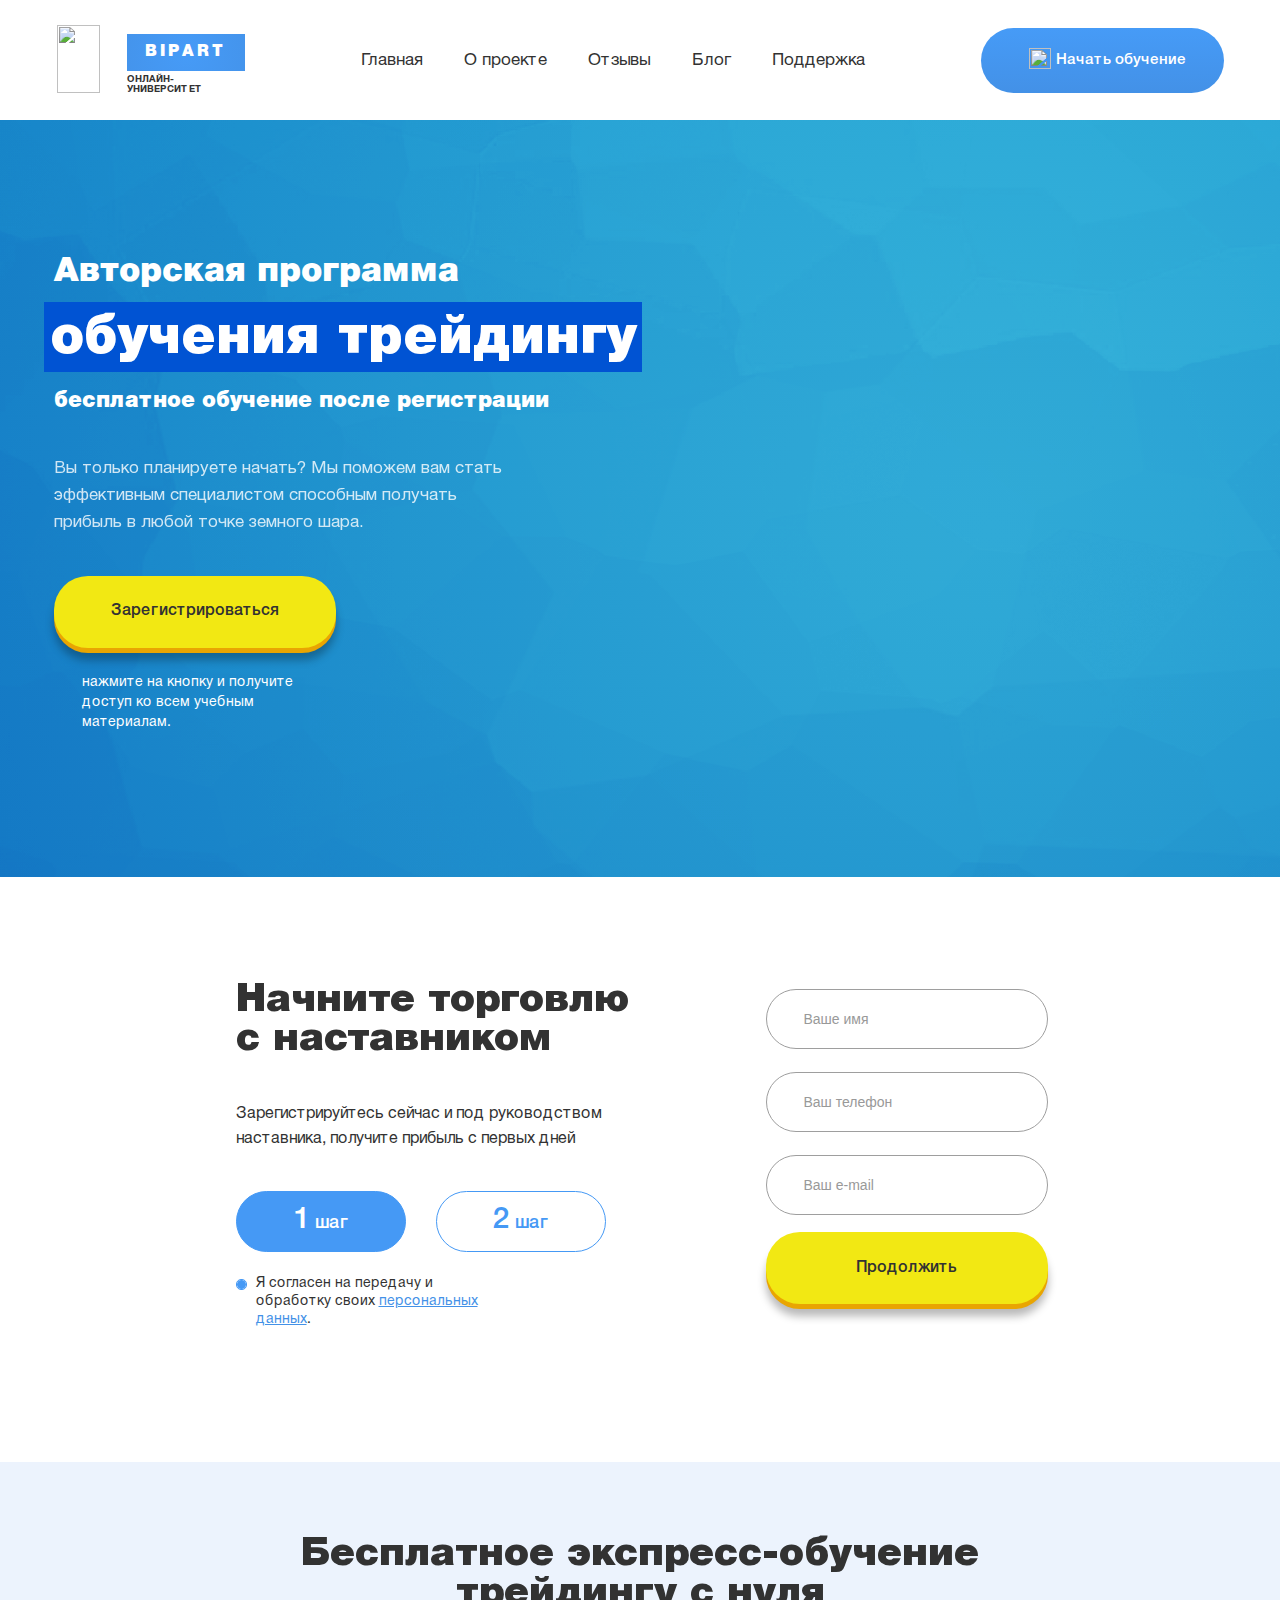
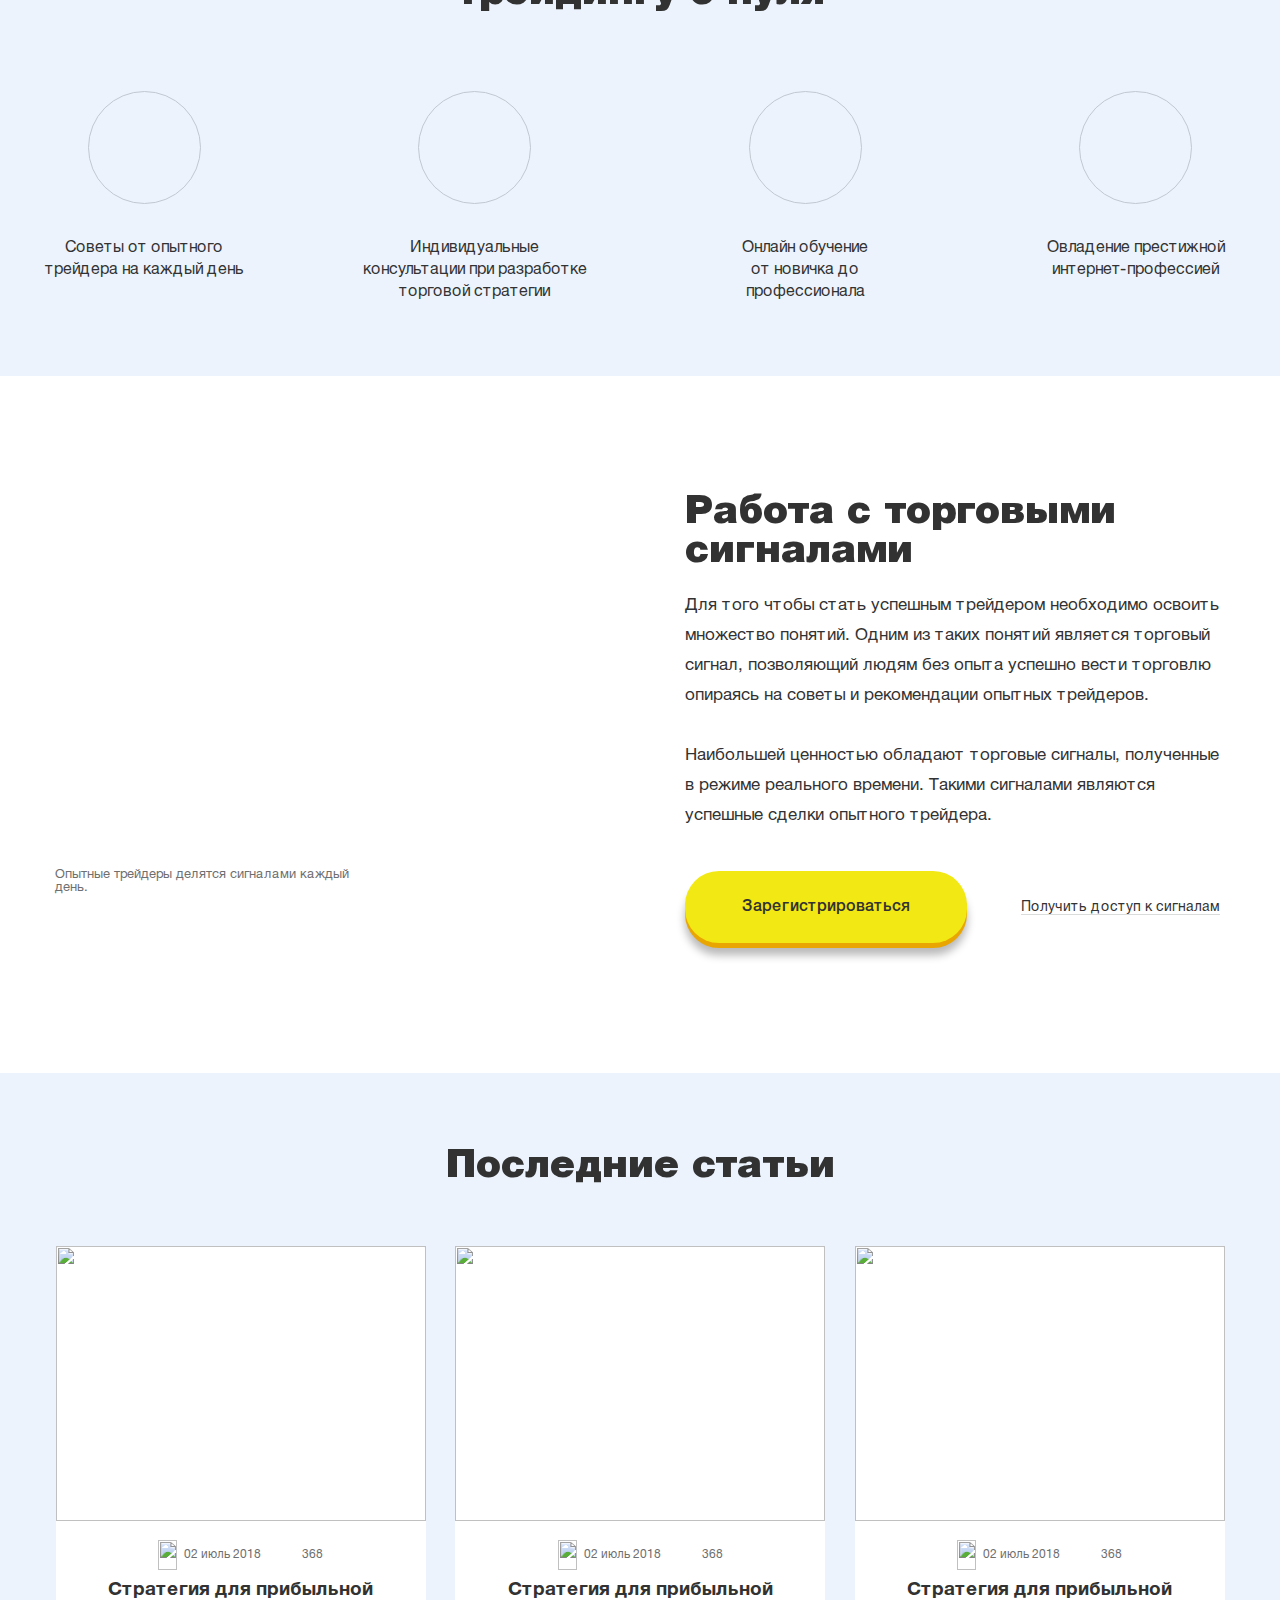
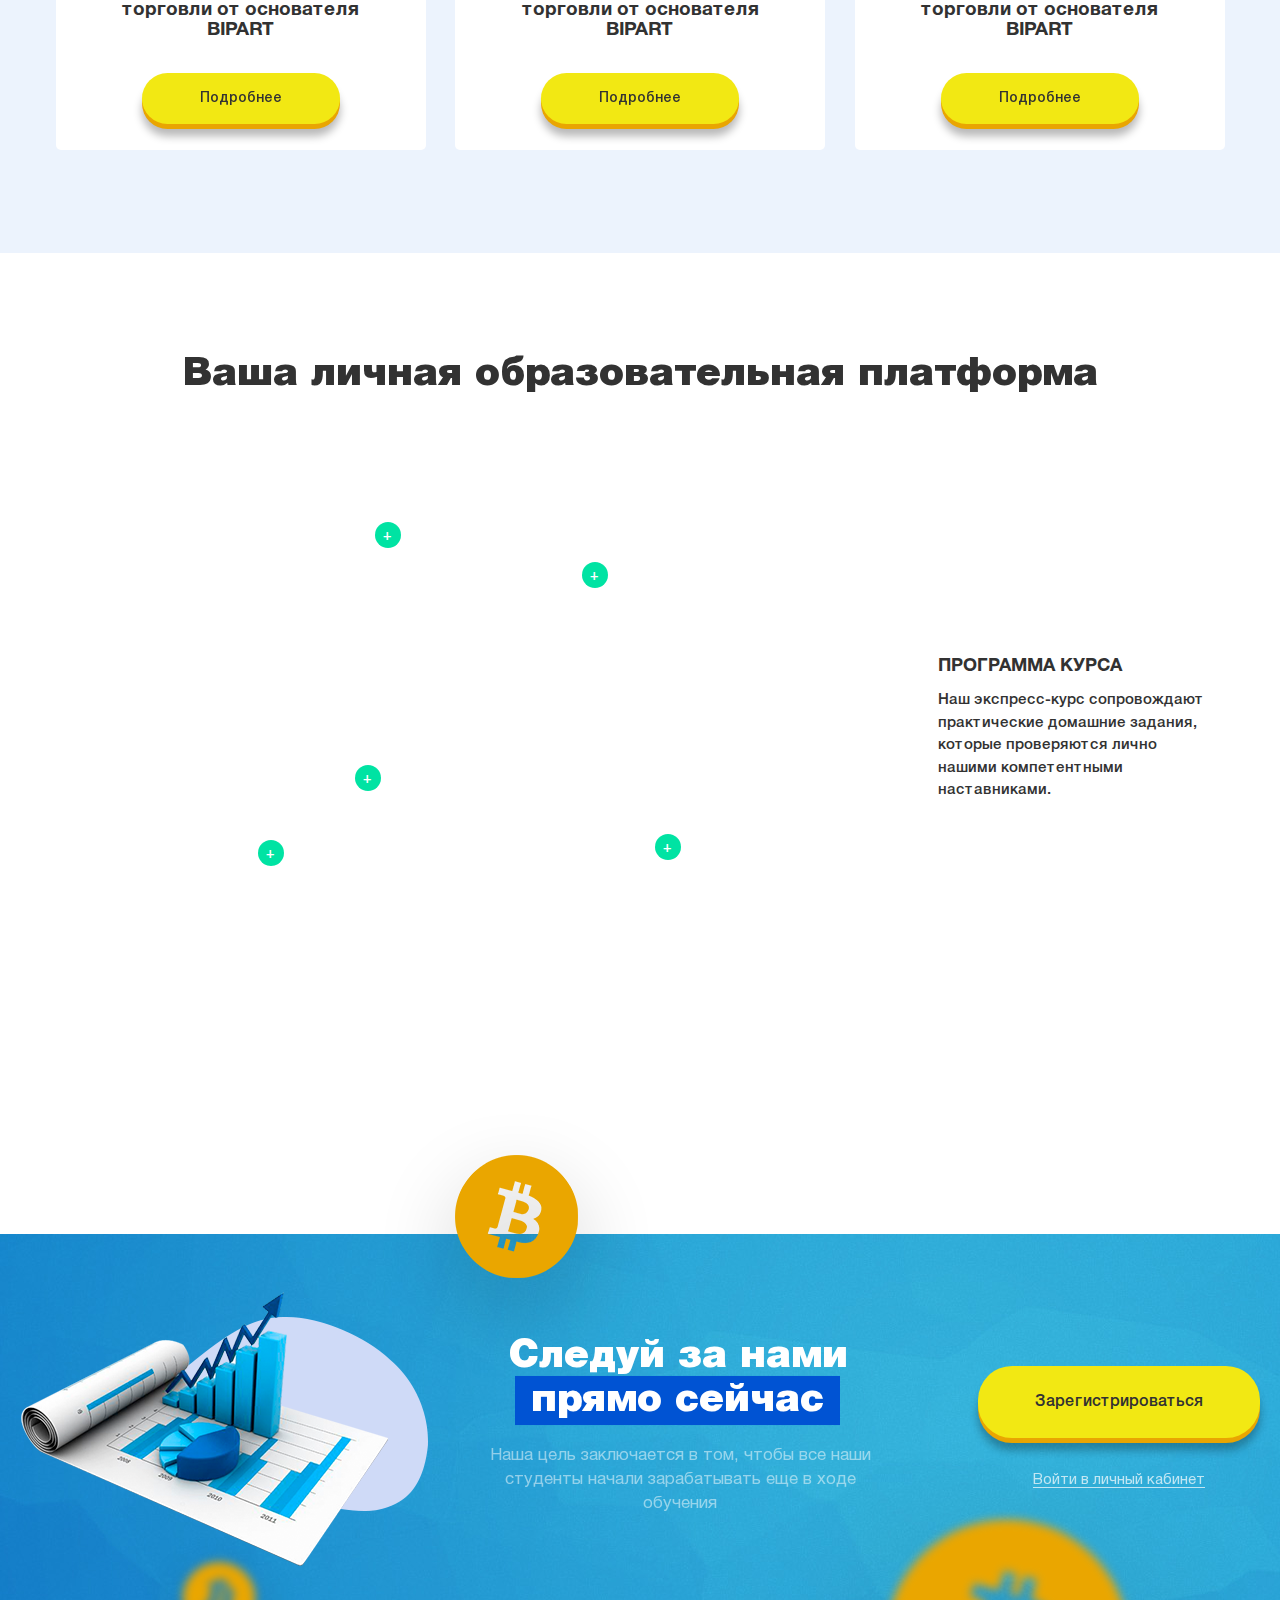
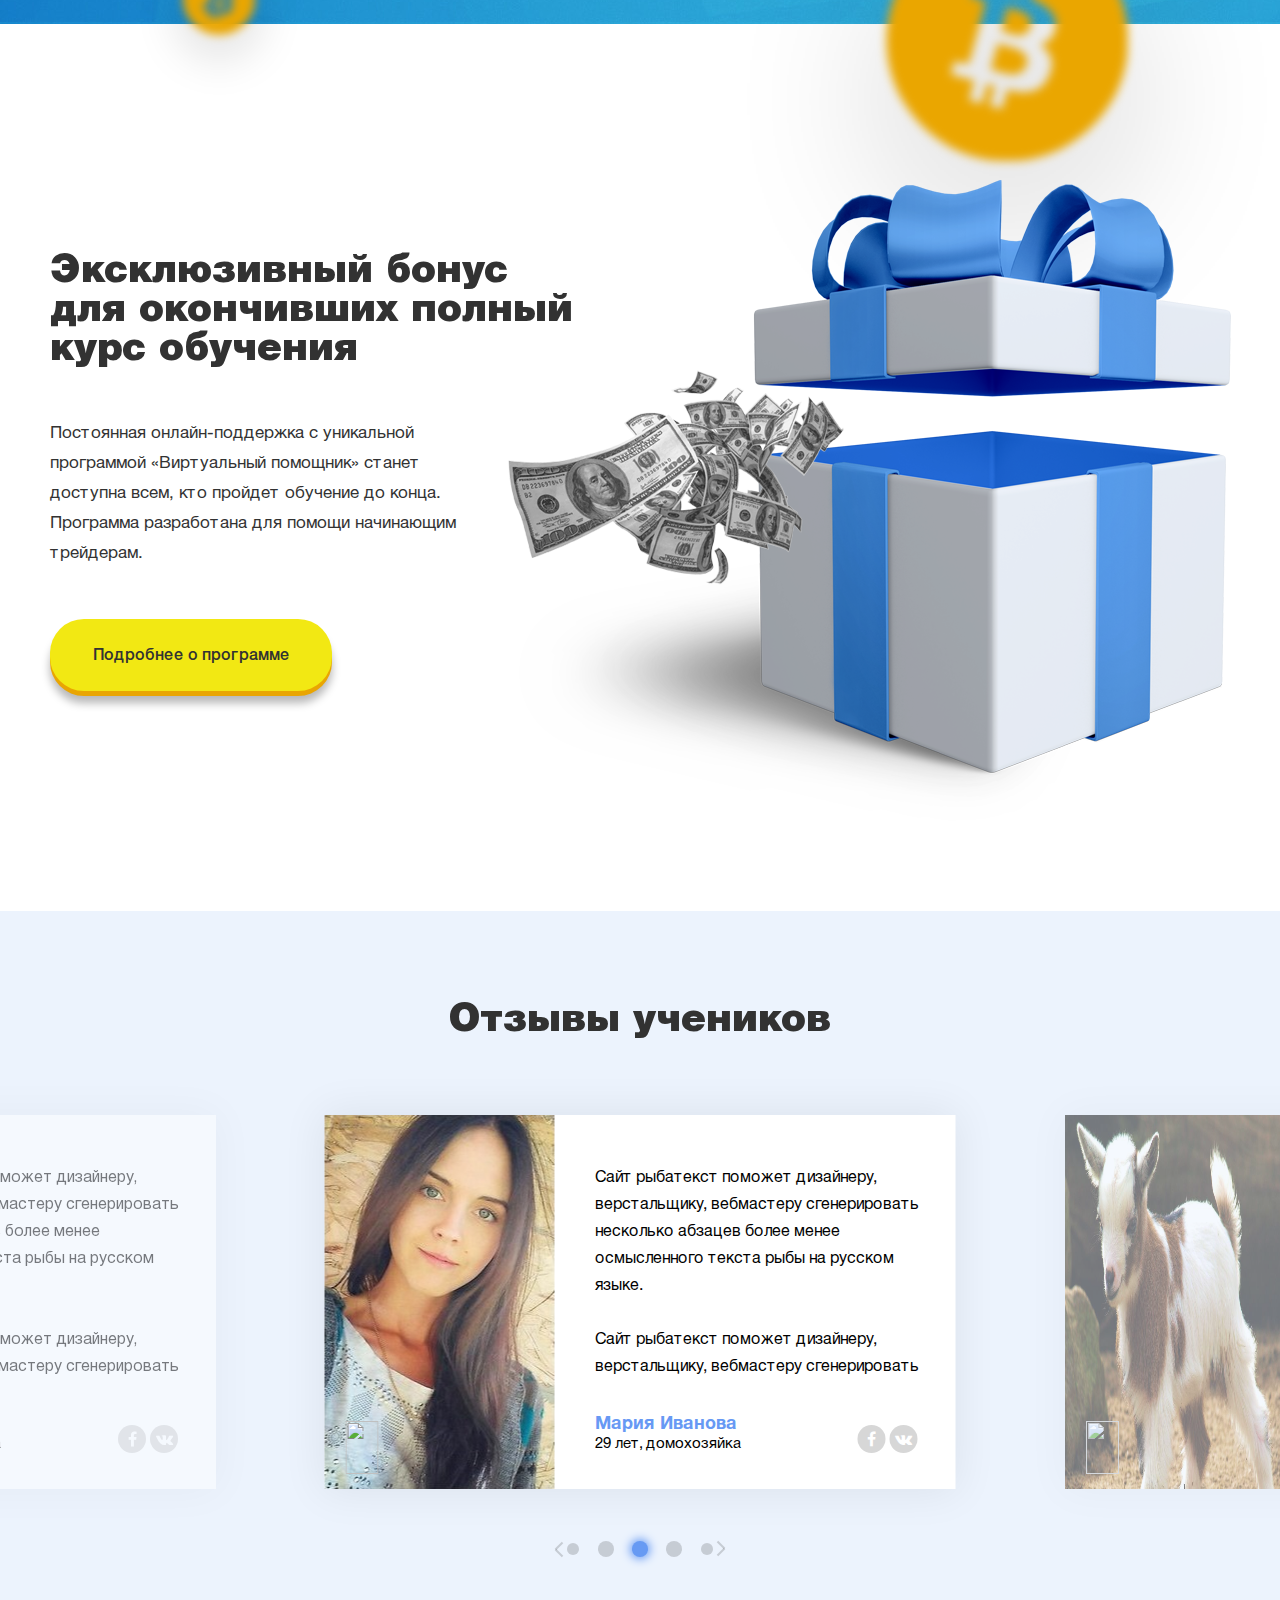
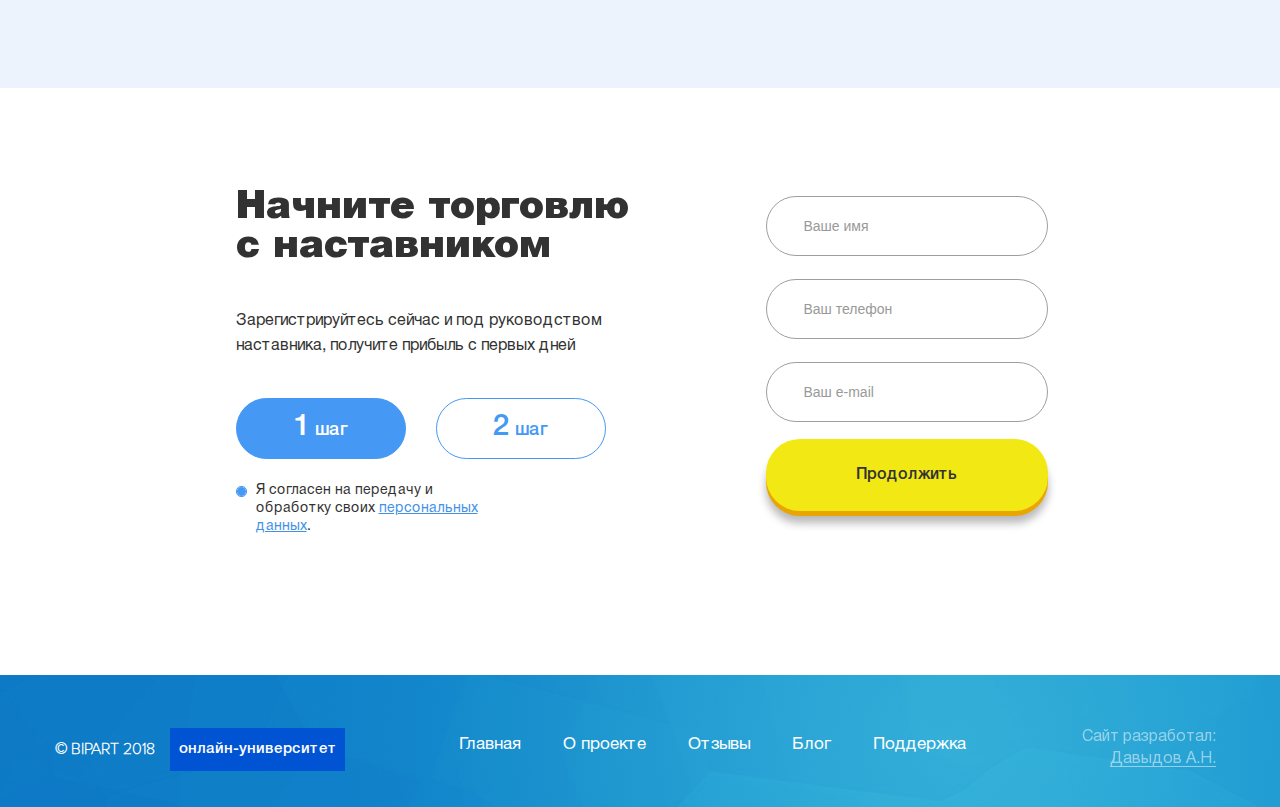
==== commit 18774ec9: "Add files via upload" ====
--- a/bipart/index.html
+++ b/bipart/index.html
@@ -23,6 +23,11 @@
             </div>
         </div>
         <nav>
+            <div class="burger">
+                <div class="top slice"></div>
+                <div class="middle slice"></div>
+                <div class="bottom slice"></div>
+            </div>
             <ul>
                 <li><a href="#">Главная</a></li>
                 <li><a href="#">О проекте</a></li>
@@ -81,7 +86,7 @@
             <form action="" class="client_data"><input type="text" name="firstname" id="" placeholder="Ваше имя">
                 <input type="text" name="phone" id="" placeholder="Ваш телефон">
                 <input type="email" name="email" id="" placeholder="Ваш e-mail">
-                <button type="button">Продолжить</button></form>
+                <button type="button"><span> Продолжить</span></button></form>
         </section>
         <section class="free_express">
             <h2>Бесплатное экспресс-обучение
@@ -193,11 +198,11 @@
             <div class="course_container">
                 <div class="screen">
                     <div class="buttons">
-                        <button class="plus homework">+</button>
-                        <button class="plus chat">+</button>
-                        <button class="plus program">+</button>
-                        <button class="plus sertificate">+</button>
-                        <button class="plus express">+</button>
+                        <button class="plus homework"><span>+</span></button>
+                        <button class="plus chat"><span>+</span></button>
+                        <button class="plus program"><span>+</span></button>
+                        <button class="plus sertificate"><span>+</span></button>
+                        <button class="plus express"><span>+</span></button>
                     </div>
                 </div>
                 <div class="description">
@@ -206,6 +211,43 @@
                         Наш экспресс-курс сопровождают практические домашние задания, которые проверяются лично нашими
                         компетентными наставниками.</p>
                 </div>
+            </div>
+            <div class="mobile_version">
+                <article>
+                    <div class="header">
+                        <button class="plus">+</button>
+                        <h4>Экспресс обучение</h4>
+                    </div>
+                    <div class="text">Текс для эксперсс обучения</div>
+                </article>
+                <article>
+                    <div class="header">
+                        <button class="plus">+</button>
+                        <h4>Домашнее задание</h4>
+                    </div>
+                    <div class="text">Текст для домошнего задания</div>                    
+                </article>
+                <article>
+                    <div class="header">
+                        <button class="plus">+</button>
+                        <h4>Чат с наставнком</h4>
+                    </div>
+                    <div class="text">Текст для чата с наставником</div>
+                </article>
+                <article>
+                    <div class="header">
+                        <button class="plus">+</button>
+                        <h4>Программа курса</h4>
+                    </div>
+                    <div class="text">Текст для программа курса</div>
+                </article>
+                <article>
+                    <div class="header">
+                        <button class="plus">+</button>
+                        <h4>Сертификат о прохождении курса</h4>
+                    </div>
+                    <div class="text">Текст вы все прошли КРАСАВА!!!</div>
+                </article>
             </div>
         </section>
         <section class="follow_us">
@@ -236,7 +278,7 @@
                     курс обучения</h2>
                 <p>Постоянная онлайн-поддержка с уникальной программой «Виртуальный помощник» станет доступна всем, кто
                     пройдет обучение до конца. Программа разработана для помощи начинающим трейдерам.</p>
-                <button>Подробнее о программе</button>
+                <button><span>Подробнее о программе</span></button>
             </div>
             <img src="images/bonus.png" alt="">
         </section>
@@ -334,7 +376,7 @@
                     </article>
                 </div>
             </div>
-            
+
             <div class="pick">
                 <div id="left" class="arrow">
                     <div class="top"></div>
@@ -370,20 +412,22 @@
             <form action="" class="client_data"><input type="text" name="firstname" id="" placeholder="Ваше имя">
                 <input type="text" name="phone" id="" placeholder="Ваш телефон">
                 <input type="email" name="email" id="" placeholder="Ваш e-mail">
-                <button type="button">Продолжить</button></form>
+                <button type="button"><span>Продолжить</span></button></form>
         </section>
     </div>
     <footer>
-        <h5 class="copy">&copy BIPART 2018</h5>
-        <h5 class="explanation">онлайн-университет</h5>
-        <ul>
-            <li><a href="#">Главная</a></li>
-            <li><a href="#">О проекте</a></li>
-            <li><a href="#">Отзывы</a></li>
-            <li><a href="#">Блог</a></li>
-            <li><a href="#">Поддержка</a></li>
-        </ul>
-        <h6 class="dev">Сайт разработал: <span>Давыдов А.Н.</span></h6>
+        <div class="footer_container">
+            <h5 class="copy">&copy BIPART 2018</h5>
+            <h5 class="explanation">онлайн-университет</h5>
+            <ul>
+                <li><a href="#">Главная</a></li>
+                <li><a href="#">О проекте</a></li>
+                <li><a href="#">Отзывы</a></li>
+                <li><a href="#">Блог</a></li>
+                <li><a href="#">Поддержка</a></li>
+            </ul>
+            <h6 class="dev">Сайт разработал: <span>Давыдов А.Н.</span></h6>
+        </div>
     </footer>
     <script src="js/in-view.min.js"></script>
     <script src="js/script.js"></script>
--- a/bipart/style.css
+++ b/bipart/style.css
@@ -1,37 +1,37 @@
 @font-face {
-  font-family: "HelveticaNeueCyrBlack";
+  font-family: "HelveticaNeueCyr";
   src: url("fonts/HelveticaNeueCyr/HelveticaNeueCyr-Black.eot");
   src: url("fonts/HelveticaNeueCyr/HelveticaNeueCyr-Black.eot") format("embedded-opentype"), url("fonts/HelveticaNeueCyr/HelveticaNeueCyr-Black.woff") format("woff"), url("fonts/HelveticaNeueCyr/HelveticaNeueCyr-Black.ttf") format("truetype");
   font-style: normal;
-  font-weight: normal;
+  font-weight: 900;
 }
 @font-face {
-  font-family: "HelveticaNeueCyrRoman";
+  font-family: "HelveticaNeueCyr";
   src: url("fonts/HelveticaNeueCyr/HelveticaNeueCyr-Roman.eot");
   src: url("fonts/HelveticaNeueCyr//HelveticaNeueCyr-Roman.eot") format("embedded-opentype"), url("fonts/HelveticaNeueCyr/HelveticaNeueCyr-Roman.woff") format("woff"), url("fonts/HelveticaNeueCyr/HelveticaNeueCyr-Roman.ttf") format("truetype");
   font-style: normal;
-  font-weight: normal;
+  font-weight: 400;
 }
 @font-face {
-  font-family: "HelveticaNeueCyrMedium";
+  font-family: "HelveticaNeueCyr";
   src: url("fonts/HelveticaNeueCyr/HelveticaNeueCyr-Medium.eot");
   src: url("fonts/HelveticaNeueCyr/HelveticaNeueCyr-Medium.eot") format("embedded-opentype"), url("fonts/HelveticaNeueCyr/HelveticaNeueCyr-Medium.woff") format("woff"), url("fonts/HelveticaNeueCyr/HelveticaNeueCyr-Medium.ttf") format("truetype");
   font-style: normal;
-  font-weight: normal;
+  font-weight: 500;
 }
 @font-face {
-  font-family: "HelveticaNeueCyrBold";
+  font-family: "HelveticaNeueCyr";
   src: url("fonts/HelveticaNeueCyr/HelveticaNeueCyr-Bold.eot");
   src: url("fonts/HelveticaNeueCyr/HelveticaNeueCyr-Bold.eot") format("embedded-opentype"), url("fonts/HelveticaNeueCyr/HelveticaNeueCyr-Bold.woff") format("woff"), url("fonts/HelveticaNeueCyr/HelveticaNeueCyr-Bold.ttf") format("truetype");
   font-style: normal;
-  font-weight: normal;
+  font-weight: 700;
 }
 @font-face {
   font-family: "ProximaNova";
   src: url("fonts/ProximaNova/ProximaNovaT-Thin.eot");
   src: url("fonts/ProximaNova/ProximaNovaT-Thin.eot") format("embedded-opentype"), url("fonts/ProximaNova/ProximaNovaT-Thin.woff") format("woff"), url("fonts/ProximaNova/ProximaNovaT-Thin.ttf") format("truetype");
   font-style: normal;
-  font-weight: normal;
+  font-weight: 200;
 }
 * {
   margin: 0;
@@ -44,6 +44,7 @@
 body {
   width: 100%;
   overflow-x: hidden;
+  font-family: "HelveticaNeueCyr";
 }
 header,
 footer,
@@ -76,7 +77,6 @@
   height: 37px;
   display: table-cell;
   vertical-align: middle;
-  font-family: "HelveticaNeueCyrBlack";
   color: #ffffff;
   font-size: 16px;
   font-weight: 900;
@@ -86,9 +86,9 @@
 }
 header .logo .name h3 {
   margin-top: 4px;
-  font-family: "HelveticaNeueCyrRoman";
-  color: #323232;
-  font-size: 10px;
+  font-weight: 700;
+  color: #323232;
+  font-size: 9.5px;
   text-align: left;
 }
 header nav {
@@ -97,12 +97,26 @@
   margin-left: 112px;
   margin-right: 116px;
 }
+header nav .burger {
+  display: none;
+  width: 40px;
+}
+header nav .burger .slice {
+  width: 40px;
+  height: 5px;
+  background: linear-gradient(0deg, #4391e7 0%, #469bf7 100%);
+  border-radius: 5px;
+}
+header nav .burger .middle {
+  margin-top: 4px;
+  margin-bottom: 4px;
+}
 header nav ul {
   display: flex;
   justify-content: space-between;
 }
 header nav ul li a {
-  font-family: "HelveticaNeueCyrRoman";
+  font-weight: 400;
   color: #323232;
   font-size: 17px;
   line-height: 18px;
@@ -128,7 +142,6 @@
   margin-right: 5px;
 }
 header .start_edu h3 {
-  font-family: "HelveticaNeueCyrMedium";
   color: #ffffff;
   font-size: 15px;
   font-weight: 500;
@@ -158,13 +171,17 @@
 .main {
   width: 100%;
 }
+.main button span {
+  font-weight: 500;
+  font-family: "HelveticaNeueCyr";
+}
 .main .start {
   background-image: url(images/sinii-fon.png);
   padding-top: 107px;
   padding-bottom: 144px;
 }
 .main .start .content {
-  width: 61%;
+  width: 1172px;
   margin: 0 auto;
   display: flex;
 }
@@ -172,7 +189,6 @@
   margin-top: 15px;
 }
 .main .start .content article h3 {
-  font-family: HelveticaNeueCyrBlack;
   color: #ffffff;
   font-size: 34px;
   line-height: 60px;
@@ -180,7 +196,6 @@
   text-align: left;
 }
 .main .start .content article h2 {
-  font-family: HelveticaNeueCyrBlack;
   color: #ffffff;
   font-size: 54px;
   font-weight: 900;
@@ -192,7 +207,6 @@
   margin-left: -10px;
 }
 .main .start .content article h4 {
-  font-family: HelveticaNeueCyrBlack;
   color: #ffffff;
   font-size: 22px;
   font-weight: 900;
@@ -200,7 +214,7 @@
   text-align: left;
 }
 .main .start .content article .quick_start {
-  font-family: HelveticaNeueCyrRoman;
+  font-weight: 400;
   color: #ffffff;
   font-size: 17px;
   line-height: 27px;
@@ -221,7 +235,6 @@
   transition: all 1s ease;
 }
 .main .start .content article .registration h4 {
-  font-family: HelveticaNeueCyrMedium;
   color: #323232;
   font-size: 16px;
   font-weight: 500;
@@ -243,7 +256,7 @@
 .main .start .content article .access p {
   margin-top: 25px;
   display: inline-block;
-  font-family: HelveticaNeueCyrRoman;
+  font-weight: 400;
   color: #ffffff;
   font-size: 14px;
   line-height: 20px;
@@ -270,7 +283,6 @@
   margin-top: -8px;
 }
 .main .quick_reg-top .steps h2 {
-  font-family: HelveticaNeueCyrBlack;
   color: #323232;
   font-size: 39.96px;
   font-weight: 900;
@@ -280,7 +292,7 @@
   margin-bottom: 43px;
 }
 .main .quick_reg-top .steps p {
-  font-family: HelveticaNeueCyrRoman;
+  font-weight: 400;
   color: #323232;
   font-size: 16px;
   line-height: 25px;
@@ -295,7 +307,6 @@
   border-style: solid;
   width: 170px;
   height: 61px;
-  font-family: HelveticaNeueCyrMedium;
   color: #4599f5;
   font-size: 18px;
   font-weight: 500;
@@ -308,12 +319,12 @@
   transition: 1s ease all;
 }
 .main .quick_reg-top .steps .step span {
-  font-family: HelveticaNeueCyrMedium;
   color: #4599f5;
   font-size: 30px;
   font-weight: 500;
   line-height: 25px;
   text-align: left;
+  transition: 1s ease color;
 }
 .main .quick_reg-top .steps .margin {
   display: table-cell;
@@ -346,7 +357,7 @@
   height: 9px;
 }
 .main .quick_reg-top .steps .process_data p {
-  font-family: HelveticaNeueCyrRoman;
+  font-weight: 400;
   color: #323232;
   font-size: 14px;
   line-height: 18px;
@@ -364,9 +375,10 @@
 }
 .main .quick_reg-top form input[type="text"],
 .main .quick_reg-top form input[type="email"] {
-  font-family: HelveticaNeueCyrRoman;
+  font-weight: 400;
   font-size: 14px;
   padding-left: 37px;
+  padding-right: 37px;
   border-width: 1px;
   border-color: #9e9e9e;
   border-style: solid;
@@ -387,7 +399,6 @@
   width: 282px;
   height: 72px;
   border: none;
-  font-family: HelveticaNeueCyrMedium;
   color: #323232;
   font-size: 16px;
   font-weight: 500;
@@ -409,7 +420,6 @@
   padding-bottom: 73px;
 }
 .main .free_express h2 {
-  font-family: HelveticaNeueCyrBlack;
   color: #323232;
   font-size: 39.96px;
   font-weight: 900;
@@ -442,7 +452,7 @@
   text-align: center;
 }
 .main .free_express ul li p {
-  font-family: HelveticaNeueCyrRoman;
+  font-weight: 400;
   color: #323232;
   font-size: 16px;
   line-height: 22px;
@@ -453,6 +463,9 @@
 .main .signals .work {
   padding-bottom: 130px;
   padding-top: 120px;
+  width: 1171px;
+  display: flex;
+  margin: 0 auto;
 }
 .main .signals .work .share_results {
   position: relative;
@@ -460,26 +473,23 @@
 .main .signals .work .share_results img {
   display: block;
   position: absolute;
-  z-index: -1;
-  left: -55px;
-  top: -75px;
+  top: -79px;
+  left: -421px;
 }
 .main .signals .work .share_results p {
   display: inline-block;
-  position: absolute;
-  font-family: HelveticaNeueCyrRoman;
+  font-weight: 400;
   color: #6f6f6f;
-  font-size: 12px;
-  text-align: left;
-  left: 375px;
-  top: 375px;
+  font-size: 13px;
+  text-align: left;
+  margin-top: 373px;
 }
 .main .signals .work .get_access {
   width: 541px;
-  margin-left: 1002px;
+  margin-left: 304px;
+  margin-top: -3px;
 }
 .main .signals .work .get_access h2 {
-  font-family: HelveticaNeueCyrBlack;
   color: #323232;
   font-size: 39.96px;
   font-weight: 900;
@@ -488,12 +498,12 @@
   width: 436px;
 }
 .main .signals .work .get_access p {
-  font-family: HelveticaNeueCyrRoman;
+  font-weight: 400;
   color: #323232;
   font-size: 17px;
   line-height: 30px;
   text-align: left;
-  width: 541px;
+  width: 542px;
   margin-bottom: 40px;
   margin-top: 20px;
 }
@@ -507,7 +517,6 @@
   transition: all 1s ease;
 }
 .main .signals .work .registration h4 {
-  font-family: HelveticaNeueCyrMedium;
   color: #323232;
   font-size: 16px;
   font-weight: 500;
@@ -518,7 +527,7 @@
   box-shadow: none;
 }
 .main .signals .work .access_link {
-  font-family: HelveticaNeueCyrRoman;
+  font-weight: 400;
   color: #323232;
   font-size: 14px;
   line-height: 29.26px;
@@ -532,15 +541,11 @@
   padding-top: 74px;
 }
 .main .last_articles h2 {
-  font-family: HelveticaNeueCyrBlack;
   color: #323232;
   font-size: 39.96px;
-  /* Приближение из-за подстановки шрифтов */
   font-weight: 900;
-  /* Приближение из-за подстановки шрифтов */
   text-align: center;
   transform: scaleY(1.0009);
-  /* свойства ширины и высоты были исключены, поскольку было выполнено трансформирование */
 }
 .main .last_articles .articles {
   display: flex;
@@ -576,7 +581,7 @@
   margin-left: 14px;
 }
 .main .last_articles .articles .articles_item .article_info span {
-  font-family: HelveticaNeueCyrRoman;
+  font-weight: 400;
   color: #6f6f6f;
   font-size: 12px;
   text-align: left;
@@ -588,10 +593,8 @@
   width: 305px;
   margin: 0 auto;
   margin-bottom: 33px;
-  font-family: HelveticaNeueCyrBold;
   color: #323232;
   font-size: 19px;
-  /* Приближение из-за подстановки шрифтов */
   font-weight: 700;
   text-align: center;
 }
@@ -610,14 +613,10 @@
   display: table-cell;
   vertical-align: middle;
   text-align: center;
-  font-family: HelveticaNeueCyrMedium;
   color: #323232;
   font-size: 13.87px;
-  /* Приближение из-за подстановки шрифтов */
   font-weight: 500;
-  /* Приближение из-за подстановки шрифтов */
   transform: scaleY(1.0088);
-  /* свойства ширины и высоты были исключены, поскольку было выполнено трансформирование */
   width: 198px;
   height: 51px;
 }
@@ -629,15 +628,26 @@
   padding-bottom: 189px;
 }
 .main .course h2 {
-  font-family: HelveticaNeueCyrBlack;
   color: #323232;
   font-size: 39.96px;
-  /* Приближение из-за подстановки шрифтов */
   font-weight: 900;
   text-align: center;
   transform: scaleY(1.0009);
-  /* свойства ширины и высоты были исключены, поскольку было выполнено трансформирование */
   margin-bottom: 74px;
+}
+.main .course .plus {
+  position: absolute;
+  border-radius: 50%;
+  background-color: #00e3a3;
+  width: 26px;
+  height: 26px;
+  text-align: center;
+  color: #ffffff;
+  font-size: 14px;
+  font-weight: 700;
+  border: none;
+  cursor: pointer;
+  animation: pulse 2s infinite;
 }
 .main .course .course_container {
   display: flex;
@@ -649,57 +659,72 @@
   width: 867px;
   height: 577px;
 }
-.main .course .course_container .screen .plus {
+@-webkit-keyframes pulse {
+  0% {
+    -webkit-box-shadow: 0 0 0 0 rgba(0, 227, 163, 0.6);
+  }
+  70% {
+    -webkit-box-shadow: 0 0 0 10px rgba(0, 227, 163, 0);
+  }
+  100% {
+    -webkit-box-shadow: 0 0 0 0 rgba(0, 227, 163, 0);
+  }
+}
+@keyframes pulse {
+  0% {
+    -moz-box-shadow: 0 0 0 0 rgba(0, 227, 163, 0.6);
+    box-shadow: 0 0 0 0 rgba(0, 227, 163, 0.6);
+  }
+  70% {
+    -moz-box-shadow: 0 0 0 10px rgba(0, 227, 163, 0);
+    box-shadow: 0 0 0 10px rgba(0, 227, 163, 0);
+  }
+  100% {
+    -moz-box-shadow: 0 0 0 0 rgba(0, 227, 163, 0);
+    box-shadow: 0 0 0 0 rgba(0, 227, 163, 0);
+  }
+}
+.main .course .course_container .screen .buttons {
   position: relative;
-  border-radius: 50%;
-  background-color: #00e3a3;
-  box-shadow: 0 0 0 5px #dafbf1;
-  width: 26px;
-  height: 26px;
-  text-align: center;
-  color: #ffffff;
-  font-size: 14px;
-  font-weight: 700;
-  border: none;
-  transition: all ease 2s;
-}
-.main .course .course_container .screen .plus:hover {
-  cursor: pointer;
-  box-shadow: none;
-  transform: scale(1.2, 1.2);
-}
-.main .course .course_container .screen .express {
-  left: 247px;
+}
+.main .course .course_container .screen .buttons .express {
+  left: 368px;
   top: 54px;
-}
-.main .course .course_container .screen .homework {
+  animation-delay: 0s;
+}
+.main .course .course_container .screen .buttons .homework {
   top: 297px;
   left: 348px;
-}
-.main .course .course_container .screen .chat {
+  animation-delay: 0.6s;
+}
+.main .course .course_container .screen .buttons .chat {
   top: 372px;
-  left: 222px;
-}
-.main .course .course_container .screen .program {
+  left: 251px;
+  animation-delay: 1.2s;
+}
+.main .course .course_container .screen .buttons .program {
   top: 94px;
-  left: 515px;
-}
-.main .course .course_container .screen .sertificate {
+  left: 575px;
+  animation-delay: 0.3s;
+}
+.main .course .course_container .screen .buttons .sertificate {
   top: 366px;
-  left: 557px;
+  left: 648px;
+  animation-delay: 0.9s;
 }
 .main .course .course_container .description {
   padding-top: 64px;
   padding-left: 91px;
+  padding-right: 70px;
   background-image: url(images/window.png);
   background-size: cover;
   width: 427px;
   height: 255px;
   margin-top: 126px;
   margin-left: -27px;
+  transition: 1s ease opacity;
 }
 .main .course .course_container .description h4 {
-  font-family: HelveticaNeueCyrBold;
   color: #323232;
   font-size: 18px;
   font-weight: 700;
@@ -709,17 +734,19 @@
 }
 .main .course .course_container .description p {
   width: 270px;
-  font-family: HelveticaNeueCyrMedium;
+  font-weight: 500;
   color: #323232;
   font-size: 15px;
   text-align: left;
   line-height: 1.5em;
+}
+.main .course .mobile_version {
+  display: none;
 }
 .main .follow_us {
   background-image: url(images/sinii-fon-bot.jpg);
   padding-top: 58px;
   padding-bottom: 54px;
-  padding-left: 304px;
   position: relative;
 }
 .main .follow_us .coin1 {
@@ -727,7 +754,7 @@
   height: 265px;
   position: absolute;
   top: -120px;
-  left: 566px;
+  left: 30%;
 }
 .main .follow_us .coin2 {
   width: 156px;
@@ -735,18 +762,20 @@
   filter: blur(5px);
   position: absolute;
   bottom: -70px;
-  left: 200px;
+  left: 11%;
 }
 .main .follow_us .coin3 {
   width: 520px;
   height: 520px;
   position: absolute;
   bottom: -335px;
-  right: 344px;
+  right: 1%;
   filter: blur(5px);
 }
 .main .follow_us .main_field {
   display: flex;
+  width: 1239px;
+  margin: 0 auto;
 }
 .main .follow_us .main_field .plan {
   position: relative;
@@ -768,7 +797,6 @@
   margin-top: 45px;
 }
 .main .follow_us .main_field .right_now h2 {
-  font-family: HelveticaNeueCyrBlack;
   color: #ffffff;
   font-size: 39.96px;
   font-weight: 900;
@@ -780,7 +808,6 @@
   background-color: #0053d3;
   width: 325px;
   height: 49px;
-  font-family: HelveticaNeueCyrBlack;
   color: #ffffff;
   font-size: 39.96px;
   font-weight: 900;
@@ -790,12 +817,12 @@
   margin-bottom: 19px;
 }
 .main .follow_us .main_field .right_now p {
-  font-family: HelveticaNeueCyrRoman;
+  font-weight: 400;
   color: #ffffff;
   font-size: 17px;
   line-height: 24px;
   text-align: center;
-  width: 420px;
+  width: 425px;
   margin: 0 auto;
   opacity: 0.5;
 }
@@ -814,7 +841,6 @@
   margin-bottom: 28px;
 }
 .main .follow_us .main_field .sign_up .registration h4 {
-  font-family: HelveticaNeueCyrMedium;
   color: #323232;
   font-size: 16px;
   font-weight: 500;
@@ -822,7 +848,7 @@
   text-align: center;
 }
 .main .follow_us .main_field .sign_up .sign_in {
-  font-family: HelveticaNeueCyrRoman;
+  font-weight: 400;
   color: #ffffff;
   font-size: 15px;
   line-height: 29.26px;
@@ -833,12 +859,13 @@
 .main .bonus {
   position: relative;
   padding-top: 228px;
-  padding-bottom: 209px;
-  padding-left: 374px;
+  padding-bottom: 90px;
+  display: flex;
+  width: 1180px;
+  margin: 0 auto;
 }
 .main .bonus .bonus_text h2 {
   width: 529px;
-  font-family: HelveticaNeueCyrBlack;
   color: #323232;
   font-size: 39.96px;
   font-weight: 900;
@@ -846,7 +873,7 @@
   transform: scaleY(1.0009);
 }
 .main .bonus .bonus_text p {
-  font-family: HelveticaNeueCyrRoman;
+  font-weight: 400;
   color: #323232;
   font-size: 17px;
   line-height: 30px;
@@ -862,7 +889,6 @@
   height: 72px;
   border: none;
   transition: all 1s ease;
-  font-family: HelveticaNeueCyrMedium;
   color: #323232;
   font-size: 16px;
   font-weight: 500;
@@ -872,9 +898,8 @@
   cursor: pointer;
 }
 .main .bonus img {
-  position: absolute;
-  top: 163px;
-  left: 825px;
+  margin-top: -72px;
+  margin-left: -71px;
 }
 .main .review {
   background-color: #ecf3fd;
@@ -882,7 +907,7 @@
   padding-bottom: 131px;
 }
 .main .review h2 {
-  font-family: HelveticaNeueCyrBlack;
+  font-weight: 900;
   color: #323232;
   font-size: 39.96px;
   transform: scaleY(1.0009);
@@ -928,10 +953,9 @@
 }
 .main .review .block article p {
   width: 324px;
-  font-family: HelveticaNeueCyrRoman;
   font-size: 16px;
   line-height: 27px;
-  font-weight: 600;
+  font-weight: 400;
 }
 .main .review .block article .row {
   display: flex;
@@ -939,14 +963,13 @@
   margin-top: 35px;
 }
 .main .review .block article .row .name {
-  font-family: HelveticaNeueCyrBold;
+  font-weight: 700;
   color: #6799f4;
   font-size: 18px;
 }
 .main .review .block article .row .info {
-  font-family: HelveticaNeueCyrRoman;
   font-size: 15px;
-  font-weight: 600;
+  font-weight: 400;
   line-height: 21px;
 }
 .main .review .block article .row .soc {
@@ -1062,24 +1085,19 @@
   margin-top: -8px;
 }
 .main .quick_reg-bottom .steps h2 {
-  font-family: HelveticaNeueCyrBlack;
   color: #323232;
   font-size: 39.96px;
-  /* Приближение из-за подстановки шрифтов */
   font-weight: 900;
-  /* Приближение из-за подстановки шрифтов */
   text-align: left;
   transform: scaleY(1.0009);
   width: 396px;
   margin-bottom: 43px;
 }
 .main .quick_reg-bottom .steps p {
-  font-family: HelveticaNeueCyrRoman;
+  font-weight: 400;
   color: #323232;
   font-size: 16px;
-  /* Приближение из-за подстановки шрифтов */
   line-height: 25px;
-  /* Приближение из-за подстановки шрифтов */
   text-align: left;
   width: 379px;
   margin-bottom: 39px;
@@ -1091,7 +1109,6 @@
   border-style: solid;
   width: 170px;
   height: 61px;
-  font-family: HelveticaNeueCyrMedium;
   color: #4599f5;
   font-size: 18px;
   font-weight: 500;
@@ -1104,13 +1121,10 @@
   transition: 1s ease all;
 }
 .main .quick_reg-bottom .steps .step span {
-  font-family: HelveticaNeueCyrMedium;
   color: #4599f5;
   font-size: 30px;
-  /* Приближение из-за подстановки шрифтов */
   font-weight: 500;
   line-height: 25px;
-  /* Приближение из-за подстановки шрифтов */
   text-align: left;
 }
 .main .quick_reg-bottom .steps .margin {
@@ -1144,12 +1158,10 @@
   height: 9px;
 }
 .main .quick_reg-bottom .steps .process_data p {
-  font-family: HelveticaNeueCyrRoman;
+  font-weight: 400;
   color: #323232;
   font-size: 14px;
-  /* Приближение из-за подстановки шрифтов */
   line-height: 18px;
-  /* Приближение из-за подстановки шрифтов */
   text-align: left;
   width: 241px;
   margin-top: 23px;
@@ -1164,9 +1176,10 @@
 }
 .main .quick_reg-bottom form input[type="text"],
 .main .quick_reg-bottom form input[type="email"] {
-  font-family: HelveticaNeueCyrRoman;
+  font-weight: 400;
   font-size: 14px;
   padding-left: 37px;
+  padding-right: 37px;
   border-width: 1px;
   border-color: #9e9e9e;
   border-style: solid;
@@ -1187,13 +1200,10 @@
   width: 282px;
   height: 72px;
   border: none;
-  font-family: HelveticaNeueCyrMedium;
   color: #323232;
   font-size: 16px;
-  /* Приближение из-за подстановки шрифтов */
   font-weight: 500;
   line-height: 29.26px;
-  /* Приближение из-за подстановки шрифтов */
   text-align: center;
   transition: all 1s ease;
 }
@@ -1208,21 +1218,22 @@
 footer {
   background-image: url(images/bgfooter.png);
   height: 132px;
-  display: flex;
-  padding-left: 376px;
-  flex-wrap: wrap;
-}
-footer .copy {
+}
+footer .footer_container {
+  display: flex;
+  width: 1170px;
+  margin: 0 auto;
+}
+footer .footer_container .copy {
   font-family: ProximaNova;
   color: #ffffff;
   font-size: 16px;
   line-height: 29.26px;
   text-align: left;
   margin-right: 15px;
-  margin-top: 65px;
-}
-footer .explanation {
-  font-family: HelveticaNeueCyrMedium;
+  margin-top: 60px;
+}
+footer .footer_container .explanation {
   color: #ffffff;
   font-size: 15px;
   line-height: 43px;
@@ -1233,31 +1244,406 @@
   height: 43px;
   margin-top: 53px;
 }
-footer ul {
+footer .footer_container ul {
   display: flex;
   justify-content: space-between;
   width: 507px;
   margin-left: 114px;
   margin-right: 100px;
-  margin-top: 68px;
-}
-footer ul li a {
+  margin-top: 62px;
+}
+footer .footer_container ul li a {
   text-decoration: none;
-  font-family: HelveticaNeueCyrRoman;
+  font-weight: 400;
   color: #ffffff;
   font-size: 17px;
 }
-footer h6 {
+footer .footer_container h6 {
   width: 150px;
-  font-family: HelveticaNeueCyrRoman;
   color: #ffffff;
   font-size: 16px;
   font-weight: 400;
   text-align: right;
   opacity: 0.5;
-  margin-top: 60px;
-}
-footer h6 span {
+  margin-top: 55px;
+}
+footer .footer_container h6 span {
   border-bottom: 1px solid #fff;
   line-height: 29.26px;
 }
+@media screen and (max-width: 500px) {
+  header {
+    flex-wrap: wrap;
+    width: 100%;
+    justify-content: space-between;
+  }
+  header .logo {
+    order: 0;
+    margin-left: 15px;
+  }
+  header nav {
+    order: 1;
+    margin: 0;
+    width: auto;
+  }
+  header nav .burger {
+    display: inline-block;
+    position: relative;
+    z-index: 2;
+    margin-top: 40px;
+    margin-right: 15px;
+  }
+  header nav .burger-active .top {
+    position: absolute;
+    left: 0;
+    top: 5px;
+    transform: rotate(45deg);
+  }
+  header nav .burger-active .middle {
+    display: none;
+  }
+  header nav .burger-active .bottom {
+    position: absolute;
+    left: 0;
+    top: 5px;
+    transform: rotate(-45deg);
+  }
+  header nav ul {
+    display: none;
+  }
+  header nav .nav-active {
+    display: block;
+    position: absolute;
+    z-index: 1;
+    top: 0;
+    right: 0;
+    padding-top: 85px;
+    padding-bottom: 30px;
+    height: 211px;
+    width: 50%;
+    background-color: #a8a8a8;
+  }
+  header nav .nav-active li {
+    background-color: #f2e813;
+    text-align: center;
+    width: 100%;
+    border: 1px solid #cec503;
+  }
+  header .start_edu {
+    order: 2;
+    margin-left: auto;
+    margin-right: auto;
+  }
+  .main {
+    overflow-x: hidden;
+  }
+  .main .start {
+    width: 100%;
+  }
+  .main .start .content {
+    width: 95%;
+  }
+  .main .start .content article {
+    width: 95%;
+    margin-left: auto;
+    margin-right: auto;
+  }
+  .main .start .content article h3 {
+    font-size: 6vw;
+    line-height: 12vw;
+  }
+  .main .start .content article h2 {
+    height: 60px;
+    line-height: 60px;
+    font-size: 8vw;
+    width: 100%;
+  }
+  .main .start .content article h4 {
+    font-size: 3.8vw;
+    line-height: 10vw;
+  }
+  .main .start .content article .quick_start {
+    width: auto;
+  }
+  .main .start .content .preview {
+    display: none;
+  }
+  .main .quick_reg-top,
+  .main .quick_reg-bottom {
+    flex-direction: column;
+    width: 95%;
+  }
+  .main .quick_reg-top .steps,
+  .main .quick_reg-bottom .steps {
+    margin: 0 auto;
+  }
+  .main .quick_reg-top .steps h2,
+  .main .quick_reg-bottom .steps h2 {
+    margin-bottom: 0;
+    width: 100%;
+    font-size: 8.5vw;
+  }
+  .main .quick_reg-top .steps .step,
+  .main .quick_reg-bottom .steps .step {
+    display: none;
+  }
+  .main .quick_reg-top .steps .margin,
+  .main .quick_reg-bottom .steps .margin {
+    display: none;
+  }
+  .main .quick_reg-top .steps p,
+  .main .quick_reg-bottom .steps p {
+    margin-bottom: 0;
+  }
+  .main .quick_reg-top .client_data,
+  .main .quick_reg-bottom .client_data {
+    margin: 5% auto 0 auto;
+  }
+  .main .free_express {
+    width: 100%;
+  }
+  .main .free_express h2 {
+    width: 100%;
+    font-size: 8.5vw;
+  }
+  .main .free_express ul {
+    width: 100%;
+    flex-wrap: wrap;
+  }
+  .main .free_express ul li {
+    margin-bottom: 5%;
+    margin-right: 2%;
+    margin-left: 2%;
+    width: 45%;
+  }
+  .main .free_express ul li p {
+    width: 100%;
+  }
+  .main .free_express ul li:last-child {
+    margin-bottom: 0;
+  }
+  .main .signals .work {
+    width: 100%;
+  }
+  .main .signals .work .share_results {
+    display: none;
+  }
+  .main .signals .work .get_access {
+    width: 95%;
+    margin-right: auto;
+    margin-left: auto;
+  }
+  .main .signals .work .get_access h2 {
+    width: 100%;
+    font-size: 8.5vw;
+  }
+  .main .signals .work .get_access p {
+    width: 100%;
+    font-size: 4vw;
+    line-height: 1.5em;
+  }
+  .main .signals .work .get_access .access_link {
+    display: block;
+    width: 187px;
+    margin: 0 auto;
+    line-height: 100%;
+  }
+  .main .signals .work .get_access .registration {
+    display: block;
+    margin: 0 auto;
+    margin-bottom: 5%;
+  }
+  .main .last_articles h2 {
+    width: 100%;
+    margin-right: auto;
+    margin-left: auto;
+    font-size: 8.5vw;
+  }
+  .main .last_articles .articles {
+    width: 100%;
+    flex-direction: column;
+  }
+  .main .last_articles .articles .articles_item {
+    width: 90%;
+    margin: 0 auto;
+    margin-bottom: 5%;
+  }
+  .main .last_articles .articles .articles_item h3 {
+    width: 100%;
+    font-size: 5vw;
+  }
+  .main .last_articles .articles .articles_item .article_preview {
+    width: 100%;
+  }
+  .main .last_articles .articles .articles_item:last-child {
+    margin-bottom: 0;
+  }
+  .main .course h2 {
+    font-size: 8.5vw;
+  }
+  .main .course .course_container {
+    display: none;
+  }
+  .main .course .mobile_version {
+    display: block;
+  }
+  .main .course .mobile_version article {
+    width: 90%;
+    margin: 5px auto;
+  }
+  .main .course .mobile_version article .header {
+    background: linear-gradient(0deg, #4391e7 0%, #469bf7 100%);
+    padding: 10px;
+  }
+  .main .course .mobile_version article .header .plus {
+    display: inline-block;
+    position: static;
+    margin-right: 5px;
+  }
+  .main .course .mobile_version article .header h4 {
+    display: inline-block;
+    font-size: 4vw;
+  }
+  .main .course .mobile_version article .text {
+    border: 2px solid #469bf7;
+    transition: 0.3s all;
+    font-size: 0;
+  }
+  .main .course .mobile_version article .text:hover {
+    padding: 2px 5px;
+    font-size: 3.7vw;
+  }
+  .main .follow_us .coin1,
+  .main .follow_us .coin2,
+  .main .follow_us .coin3,
+  .main .follow_us .plan {
+    display: none;
+  }
+  .main .follow_us .main_field {
+    width: 100%;
+    flex-direction: column;
+  }
+  .main .follow_us .main_field .right_now {
+    width: 100%;
+    margin: 0 auto;
+  }
+  .main .follow_us .main_field .right_now h2 {
+    font-size: 8.5vw;
+  }
+  .main .follow_us .main_field .right_now .blue_back {
+    font-size: 8.5vw;
+    width: 70%;
+  }
+  .main .follow_us .main_field .right_now p {
+    width: 95%;
+  }
+  .main .follow_us .main_field .sign_up .registration {
+    margin: 3% auto;
+  }
+  .main .bonus {
+    width: 100%;
+    padding-top: 90px;
+  }
+  .main .bonus img {
+    display: none;
+  }
+  .main .bonus .bonus_text {
+    width: 95%;
+    margin: 0 auto;
+  }
+  .main .bonus .bonus_text h2 {
+    width: 100%;
+    font-size: 7.5vw;
+  }
+  .main .bonus .bonus_text p {
+    width: 100%;
+    font-size: 4vw;
+    line-height: 1.5em;
+    margin: 5% 0;
+  }
+  .main .bonus .bonus_text button {
+    margin: 0 auto;
+    display: block;
+  }
+  .main .review h2 {
+    font-size: 8.5vw;
+    margin-bottom: 15%;
+  }
+  .main .review .slider .block {
+    width: 100%;
+  }
+  .main .review .slider .block .photo {
+    display: none;
+  }
+  .main .review .slider .block article {
+    width: 100%;
+  }
+  footer {
+    width: 100%;
+    height: auto;
+  }
+  footer .footer_container {
+    width: 100%;
+    flex-wrap: wrap;
+    padding-top: 10%;
+    padding-bottom: 10%;
+  }
+  footer .footer_container ul {
+    display: none;
+  }
+  footer .footer_container h6 {
+    margin: 5% auto 0 auto;
+    text-align: center;
+  }
+  footer .footer_container .copy {
+    margin-left: auto;
+    margin-right: 15px;
+    margin-top: 7px;
+  }
+  footer .footer_container .explanation {
+    margin-top: 0;
+    margin-right: auto;
+  }
+}
+@media screen and (max-width: 400px) {
+  .main .start .content article .quick_start {
+    font-size: 4vw;
+  }
+  .main .quick_reg-top .steps p,
+  .main .quick_reg-bottom .steps p {
+    width: 100%;
+    font-size: 4vw;
+    line-height: 1.5em;
+  }
+  .main .free_express ul li {
+    width: 100%;
+  }
+  .main .course {
+    padding-bottom: 30%;
+  }
+  .main .follow_us .main_field .right_now p {
+    font-size: 4.5vw;
+    width: 90%;
+  }
+  .main .review .slider .block {
+    transition: 0.5s;
+  }
+  .main .review .slider .block article {
+    padding-right: 3%;
+  }
+  .main .review .slider .block article p {
+    width: 100%;
+    font-size: 4.5vw;
+    line-height: 1.7em;
+  }
+  .main .review .slider .block article .row {
+    margin-top: 10%;
+  }
+  .main .review .slider .block article .row .name,
+  .main .review .slider .block article .row .info {
+    font-size: 4vw;
+  }
+  .main .review .slider .block article .row .first {
+    margin-left: 30%;
+  }
+}
